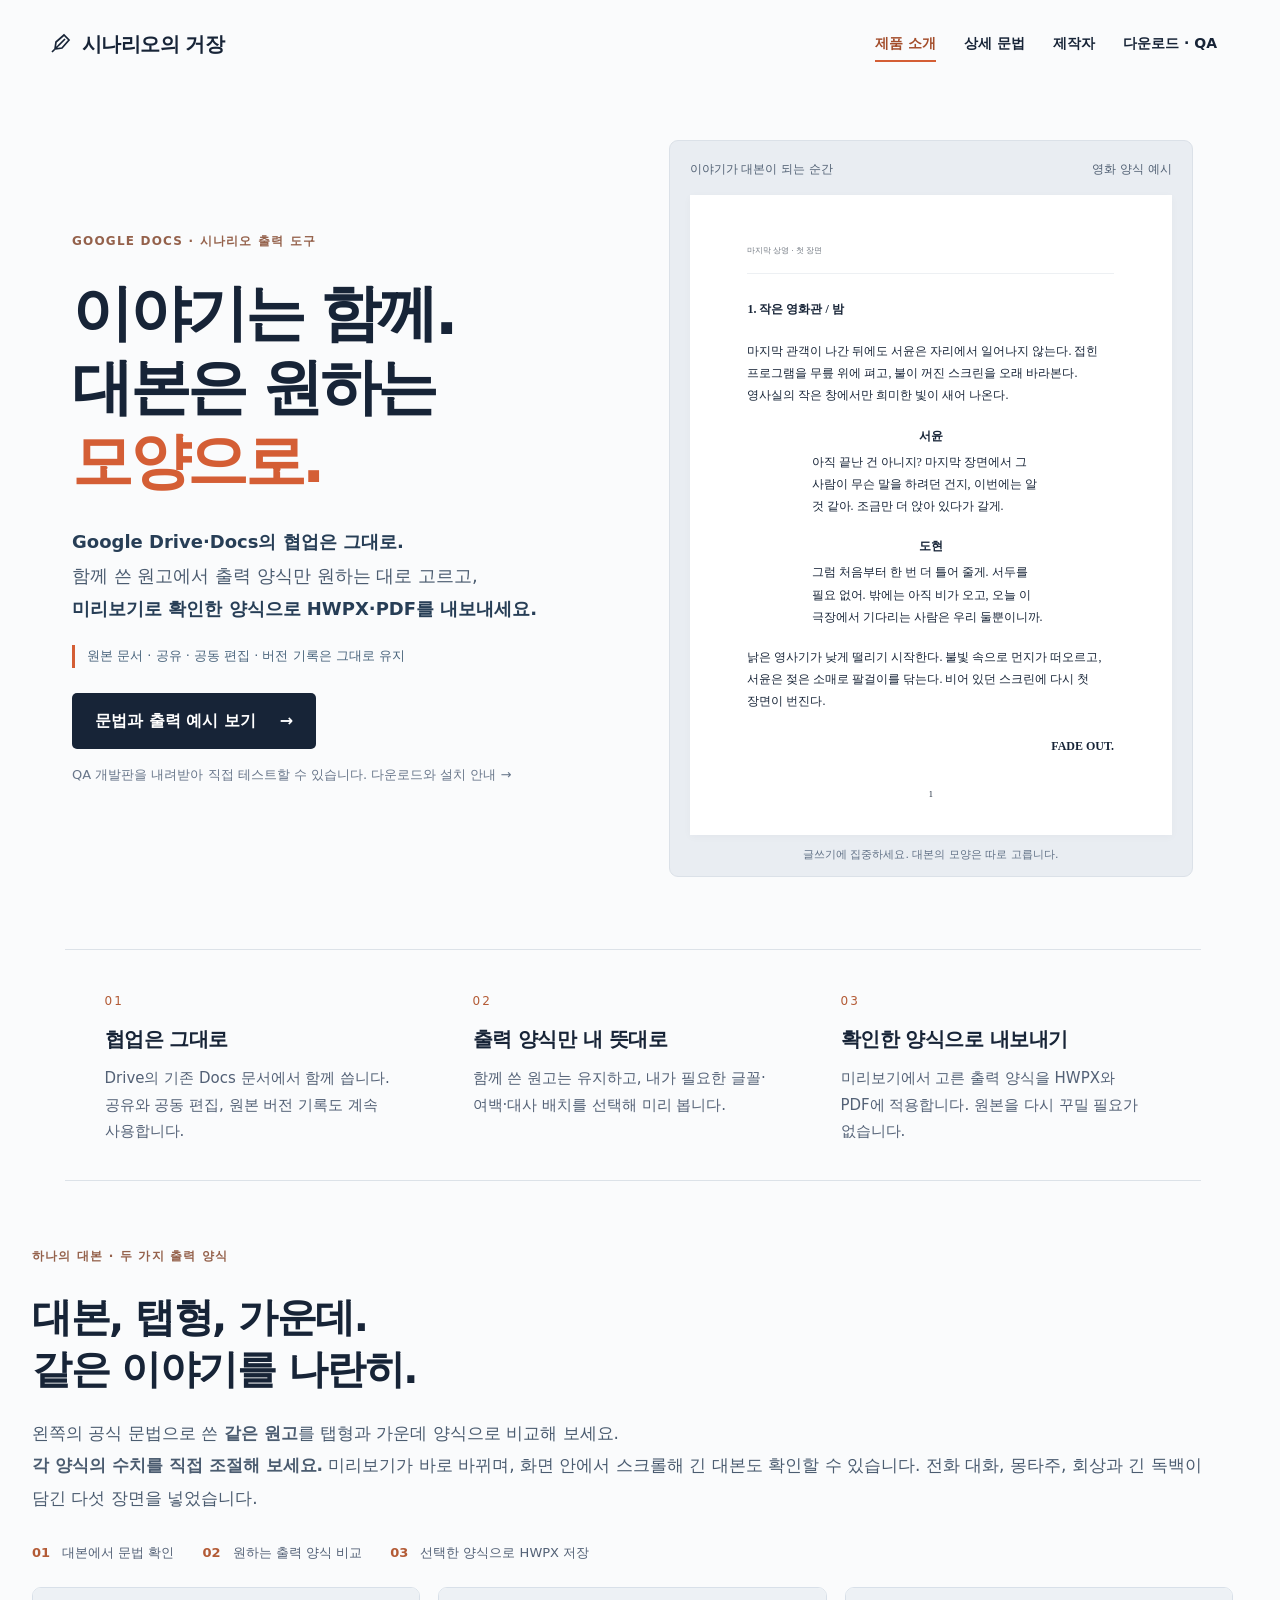
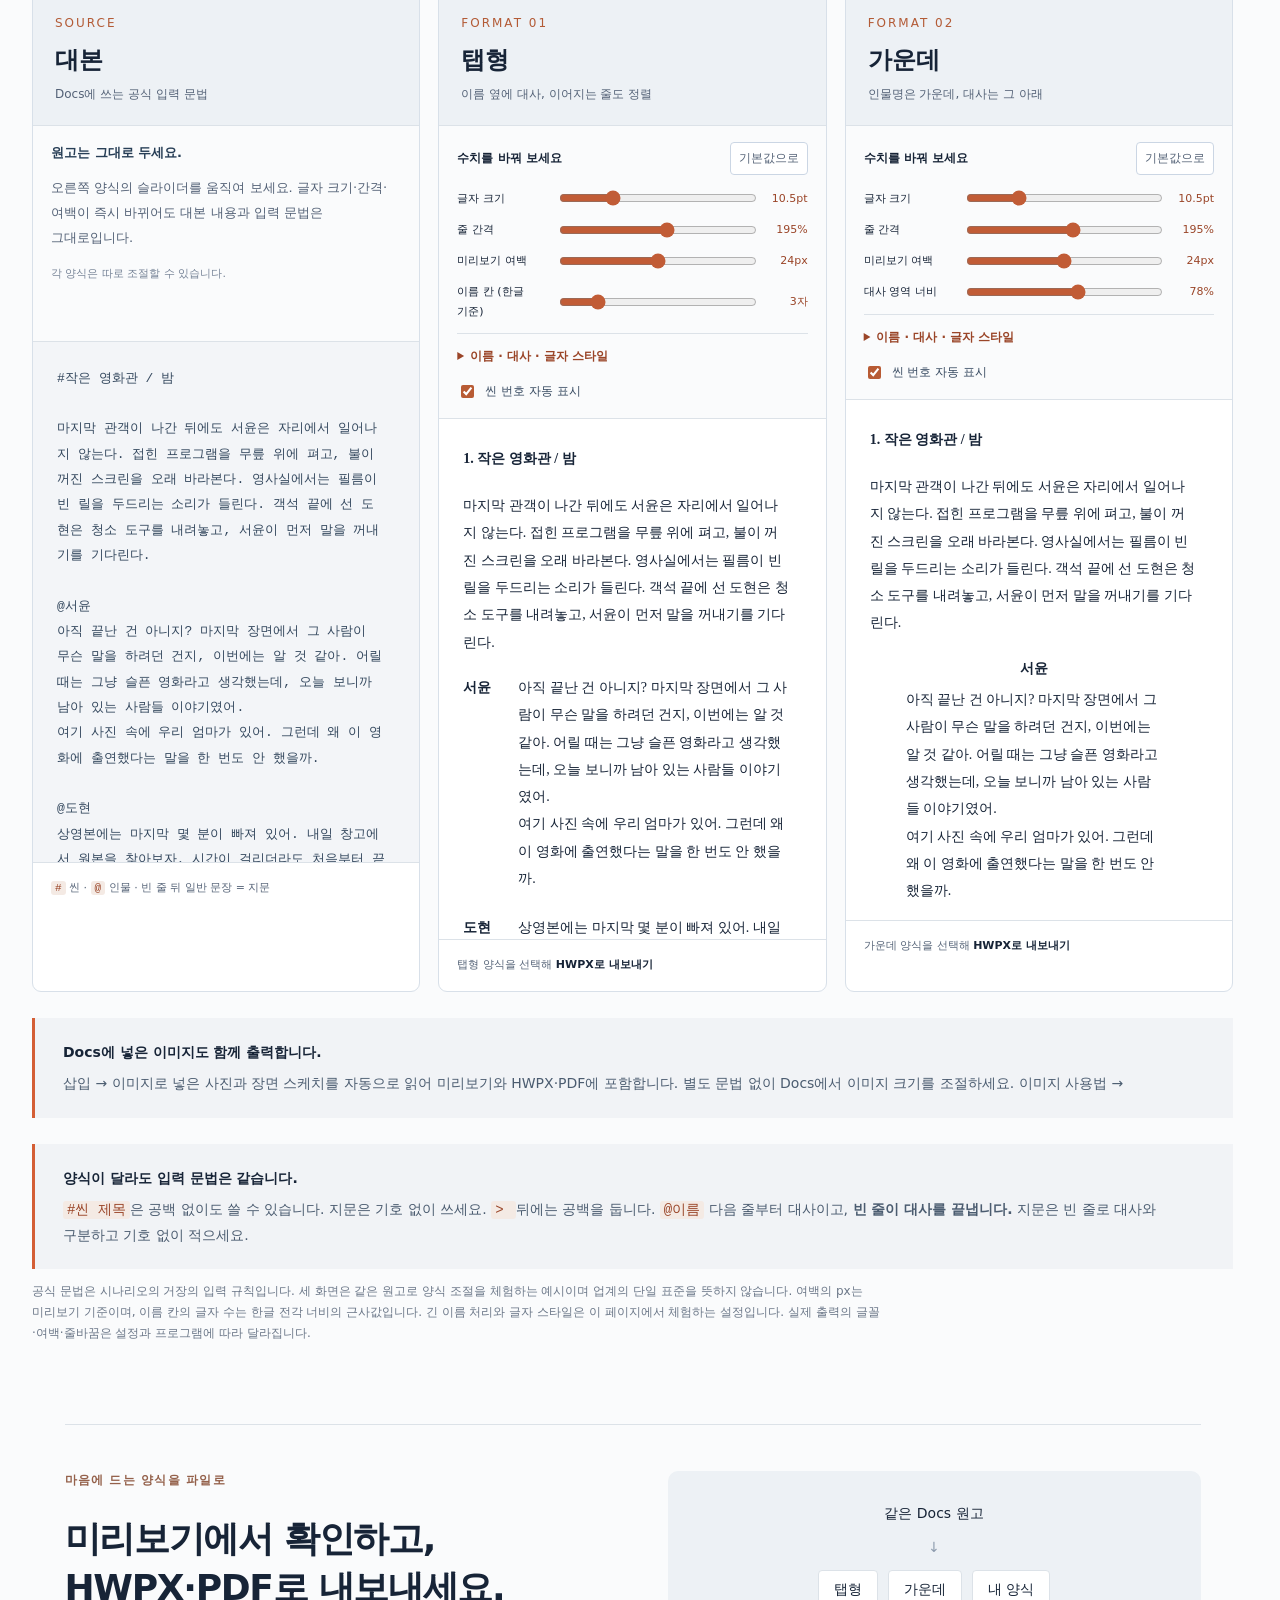
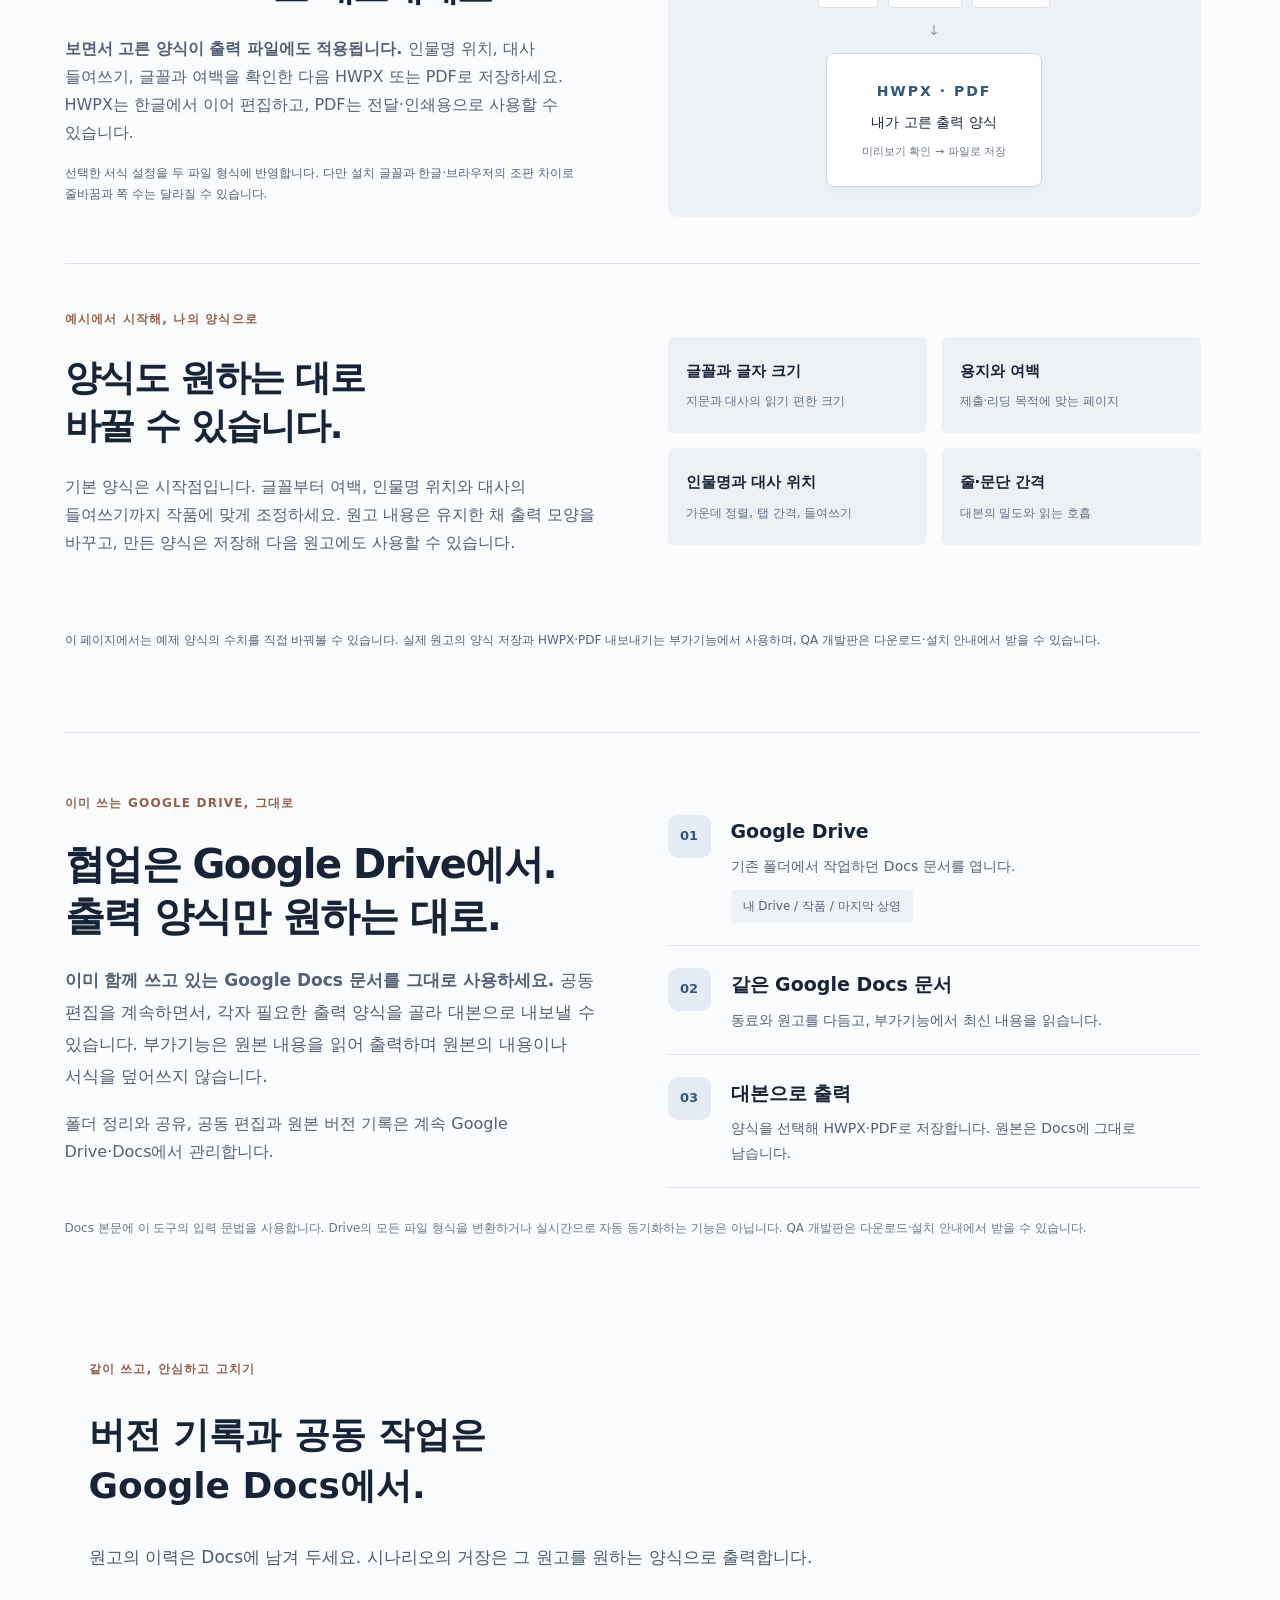
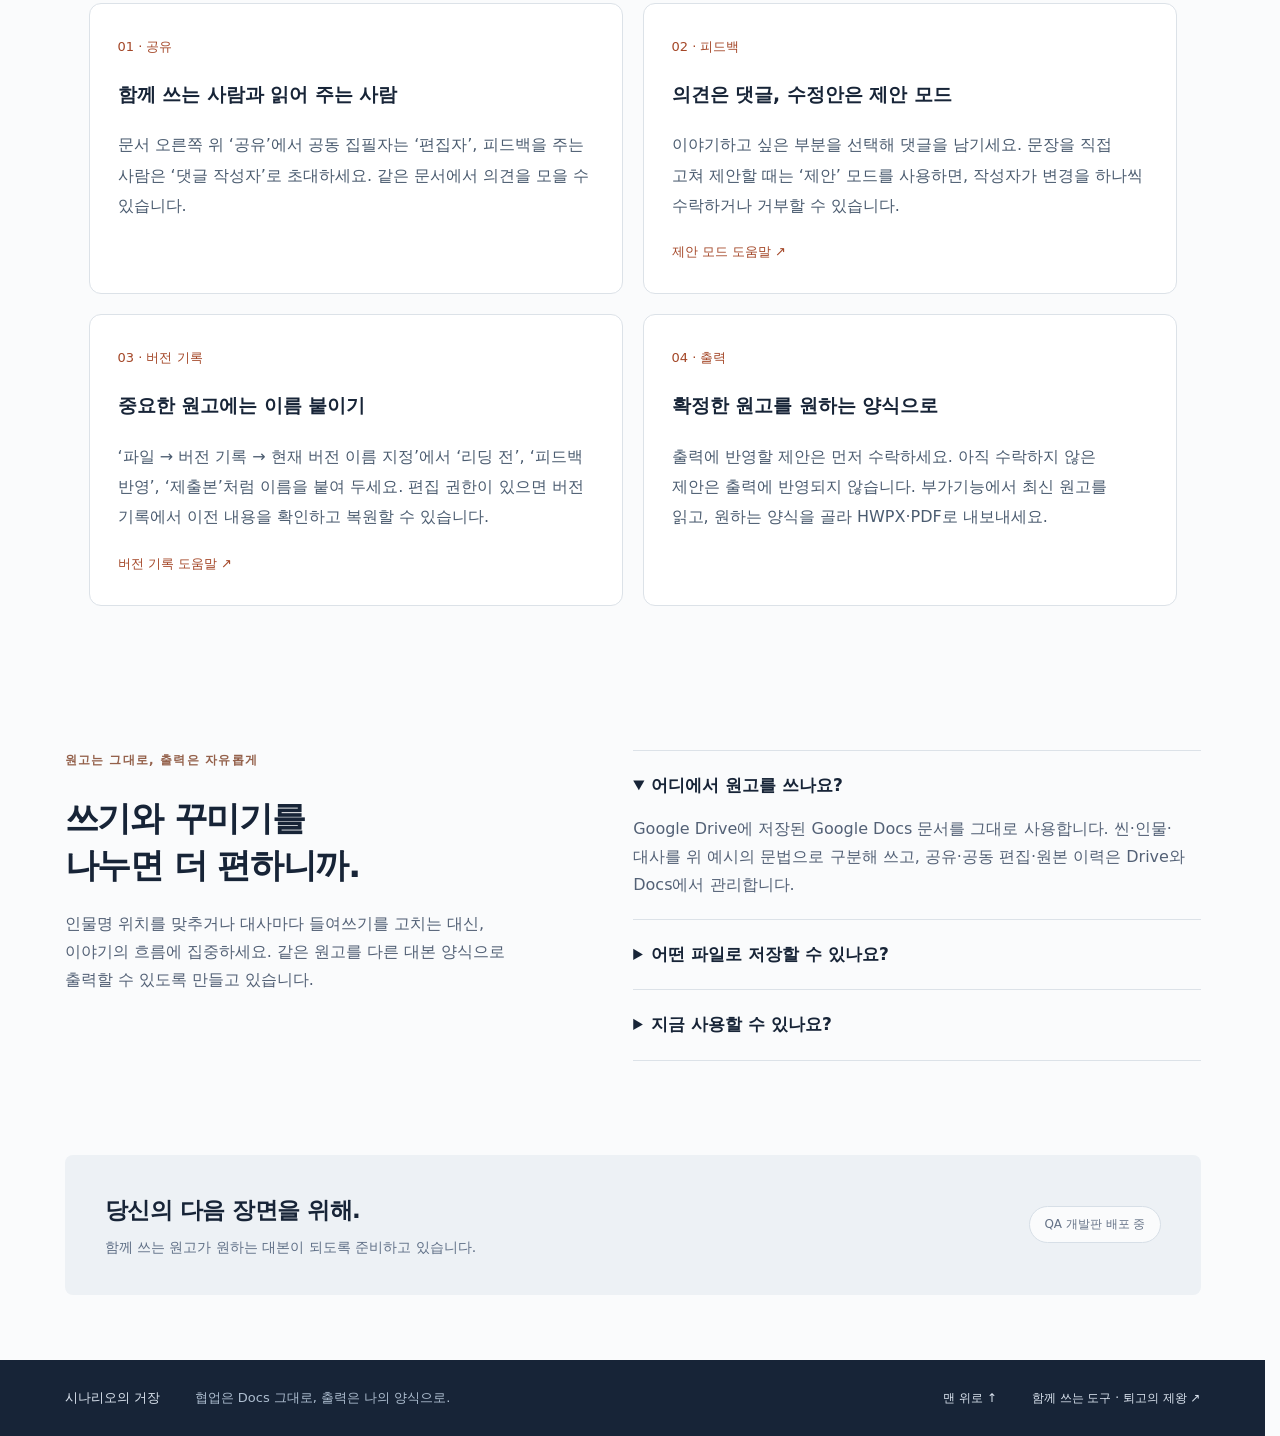
==== index.html @ 9fdd7baa "Support Google Docs images in preview and export" ====
<!doctype html>
<html lang="ko">
<head>
  <meta charset="utf-8">
  <meta name="viewport" content="width=device-width, initial-scale=1">
  <meta name="theme-color" content="#172437">
  <meta name="description" content="Google Docs에서 함께 쓰고, 원하는 대본 양식으로. 시나리오의 거장 — 대본 출력 도구.">
  <title>시나리오의 거장 — 함께 쓰고, 원하는 양식으로</title>
  <link rel="icon" href="data:image/svg+xml,%3Csvg xmlns='http://www.w3.org/2000/svg' viewBox='0 0 40 40'%3E%3Crect width='40' height='40' rx='10' fill='%23172437'/%3E%3Cpath d='M12 28L27 13M15 24l-3 4 5-1 12-13-3-3z' fill='none' stroke='%23fafbfc' stroke-width='2'/%3E%3C/svg%3E">
  <style>
    *{box-sizing:border-box}html{scroll-behavior:smooth}body{margin:0;background:#fafbfc;color:#172437;font-family:system-ui,-apple-system,"Segoe UI","Malgun Gothic",sans-serif;line-height:1.75;word-break:keep-all}a{color:inherit;text-decoration:none}a:focus-visible,summary:focus-visible{outline:3px solid #d45e35;outline-offset:5px}svg{flex-shrink:0}header{max-width:1280px;margin:auto;padding:28px 48px;display:flex;align-items:center;justify-content:space-between;gap:24px}.brand{display:flex;align-items:center;gap:10px;font-size:20px;font-weight:750;letter-spacing:-.6px}nav{display:flex;gap:30px;align-items:center;font-size:14px;font-weight:600}.status{border:1px solid #d7dfe7;padding:7px 14px;border-radius:30px;color:#657287;font-size:12px}.hero{max-width:1280px;margin:auto;padding:52px 72px 72px;display:grid;grid-template-columns:minmax(0,1fr) minmax(0,1fr);gap:72px;align-items:center}.eyebrow{font-size:12px;font-weight:700;color:#94614b;letter-spacing:1.2px;margin:0 0 24px}h1{font-size:clamp(42px,4.8vw,68px);line-height:1.2;letter-spacing:-3.5px;margin:0 0 28px}h1 em{color:#d45e35;font-style:normal}.lead{font-size:18px;line-height:1.85;color:#4b5c70;margin:0 0 30px}.cta{display:inline-flex;align-items:center;gap:24px;background:#172437;color:white;padding:14px 23px;border-radius:5px;font-weight:600}.cta:hover{background:#2b405e}.release{color:#68768a;font-size:13px;line-height:1.7;margin:15px 0 0}.preview{min-width:0;background:#e9edf2;border:1px solid #dbe1e8;border-radius:9px;padding:18px 20px 12px}.preview-bar{display:flex;align-items:center;justify-content:space-between;gap:12px;font-size:12px;margin-bottom:15px;color:#526174}.paper{position:relative;aspect-ratio:210/297;background:#fff;padding:10% 12%;font-family:"Batang","Noto Serif KR",serif;font-size:clamp(10px,1vw,13px);line-height:1.9;box-shadow:0 2px 8px #17243708}.paper-header{font-size:.7em;color:#737a83;border-bottom:1px solid #edf0f3;padding-bottom:14px;margin-bottom:24px}.scene{font-weight:bold;margin:0 0 20px}.action{margin:0 0 18px}.speech{width:65%;margin:0 auto 18px}.character{text-align:center;margin:0 0 4px;font-weight:bold}.dialogue{margin:0}.parenthetical{font-size:.9em;margin:0 0 3px}.transition{text-align:right;font-weight:bold;margin-top:22px}.page-number{position:absolute;bottom:5%;left:0;right:0;text-align:center;font-size:.7em}.preview-note{font-size:11px;color:#617186;text-align:center;margin:10px 0 0}.flow{max-width:1136px;margin:0 auto 65px;padding:36px 40px;display:grid;grid-template-columns:repeat(3,minmax(0,1fr));gap:48px;border-top:1px solid #dce2e8;border-bottom:1px solid #dce2e8}.step{color:#b35b36;font-size:12px;letter-spacing:2px}.flow h2{font-size:20px;letter-spacing:-.5px;margin:8px 0}.flow p{font-size:15px;color:#536176;margin:0}.about{max-width:1136px;margin:0 auto 70px;display:grid;grid-template-columns:1fr 1.2fr;gap:96px;padding:24px 0}.about h2{font-size:34px;line-height:1.4;letter-spacing:-1.2px;margin:0 0 20px}.about p{color:#536176;font-size:16px}.about .eyebrow{font-size:12px;color:#94614b}details{border-bottom:1px solid #dce2e8;padding:20px 0}details:first-child{border-top:1px solid #dce2e8}summary{font-size:17px;font-weight:650;cursor:pointer}details p{margin:14px 0 0}.closing{max-width:1136px;margin:0 auto 65px;padding:35px 40px;background:#edf1f5;border-radius:8px;display:flex;align-items:center;justify-content:space-between;gap:24px}.closing h2{font-size:23px;margin:0 0 5px;letter-spacing:-.5px}.closing p{margin:0;font-size:14px;color:#607087}.closing .status{white-space:nowrap;background:#fafbfc}footer{background:#172437;color:#dce5f0;padding:27px max(32px,calc((100% - 1136px)/2));display:flex;gap:35px;font-size:13px;align-items:center}footer p{margin:0;flex:1;color:#aebed0}footer a{font-size:12px}
    @media(max-width:1100px){header{padding:24px 32px}.hero{padding:36px 32px 55px;gap:32px}.flow,.about,.closing{margin-left:32px;margin-right:32px}.about{gap:40px}.paper{font-size:11px}}
    @media(max-width:760px){header{padding:20px 22px;align-items:flex-start;flex-direction:column;gap:15px}nav{font-size:13px;gap:22px}.brand{font-size:19px}.hero{grid-template-columns:1fr;padding:30px 22px 35px;gap:35px}h1{font-size:clamp(38px,11.5vw,54px);letter-spacing:-2px}.lead{font-size:16px}.preview{max-width:490px;width:100%;margin:auto;padding:14px}.paper{font-size:clamp(9px,2.6vw,13px)}.paper-header{margin-bottom:18px}.scene,.action,.speech{margin-bottom:14px}.flow{grid-template-columns:1fr;gap:24px;margin:0 22px 35px;padding:28px 0}.about{grid-template-columns:1fr;margin:0 22px 35px;gap:15px}.about h2{font-size:30px}.closing{margin:0 22px 35px;padding:26px;flex-direction:column;align-items:flex-start}.closing h2{font-size:22px}footer{padding:26px 22px;flex-direction:column;align-items:flex-start;gap:12px}}
    @media(prefers-reduced-motion:reduce){html{scroll-behavior:auto}}
    .paper{aspect-ratio:auto;min-height:640px;padding-bottom:65px;font-size:12px;line-height:1.85}.examples,.drive-section{max-width:1136px;margin:0 auto 80px;scroll-margin-top:30px}.examples h2,.drive-section h2{font-size:40px;line-height:1.3;letter-spacing:-1.5px;margin:0 0 22px}.section-lead{font-size:17px;color:#4b5c70;line-height:1.9}.example-disclaimer{font-size:12px;color:#6b7788;max-width:850px}.example-pair{margin-top:36px;border:1px solid #dce2e8;border-radius:9px;overflow:hidden;background:#fff}.pair-heading{padding:24px 28px;background:#edf1f5}.pair-heading h3{font-size:22px;margin:5px 0}.pair-heading p{font-size:14px;color:#536176;margin:0}.pair-grid{display:grid;grid-template-columns:minmax(0,1fr) minmax(0,1fr)}.source-example{background:#f2f4f7;border-right:1px solid #dce2e8}.example-label{padding:18px 26px;border-bottom:1px solid #dce2e8;display:flex;flex-wrap:wrap;justify-content:space-between;gap:5px;font-size:13px}.example-label span{font-size:11px;color:#68768a}.source-example pre{white-space:pre-wrap;overflow-wrap:anywhere;word-break:normal;font:14px/1.95 ui-monospace,"Consolas","Malgun Gothic",monospace;padding:28px;margin:0;color:#34485e}.sample-script{padding:32px;font:15px/1.95 "Batang","Noto Serif KR",serif;overflow-wrap:anywhere;word-break:normal}.sample-script .speech{width:74%;margin-bottom:24px}.sample-script .parenthetical{margin-top:8px}.drama-script .speech{width:100%;display:grid;grid-template-columns:48px minmax(0,1fr);gap:16px}.drama-script .character{text-align:left}.drama-script .parenthetical{margin-top:0}.pair-caption{border-top:1px solid #dce2e8;padding:18px 28px;margin:0;font-size:13px;color:#536176}.syntax-note{margin-top:26px;padding:22px 28px;border-left:3px solid #d45e35;background:#f1f3f6;font-size:14px}.syntax-note p{margin:7px 0 0;color:#4b5c70}code{font-family:ui-monospace,monospace;color:#9a4528;background:#f4eae4;padding:1px 4px;border-radius:3px}.drive-section{border-top:1px solid #dce2e8;padding-top:60px;display:grid;grid-template-columns:minmax(0,1fr) minmax(0,1fr);gap:30px 70px}.drive-section>div>p:not(.eyebrow){color:#536176}.drive-flow{list-style:none;padding:0;margin:0}.drive-flow li{display:flex;gap:20px;padding:22px 0;border-bottom:1px solid #dce2e8}.drive-icon{display:flex;align-items:center;justify-content:center;flex-shrink:0;width:43px;height:43px;border-radius:10px;background:#e4ebf3;color:#365979;font-size:13px;font-weight:700}.drive-flow h3{font-size:19px;margin:0 0 6px}.drive-flow p{font-size:14px;color:#536176;margin:0}.drive-file{display:inline-block;margin-top:12px;padding:6px 12px;background:#eef1f5;font-size:12px;color:#566478;border-radius:4px}.drive-footnote{grid-column:1/-1;font-size:12px;color:#6b7788;margin:0}
    @media(max-width:1100px){.examples,.drive-section{margin-left:32px;margin-right:32px}.paper{font-size:11px;min-height:590px}.drive-section{gap:30px}}
    @media(max-width:760px){nav{flex-wrap:wrap;gap:12px 18px}.paper{font-size:12px;min-height:0;padding:26px 25px 55px}.examples,.drive-section{margin:0 22px 50px}.examples h2,.drive-section h2{font-size:32px}.pair-grid,.drive-section{grid-template-columns:1fr}.source-example{border-right:0;border-bottom:1px solid #dce2e8}.pair-heading{padding:20px}.pair-heading h3{font-size:20px}.source-example pre,.sample-script{padding:22px;font-size:14px}.example-label{padding:16px 22px}.sample-script .speech{width:84%}.drama-script .speech{width:100%;gap:10px;grid-template-columns:40px minmax(0,1fr)}.pair-caption{padding:18px 22px}.syntax-note{padding:20px}.drive-section{padding-top:35px}.section-lead{font-size:16px}}
    .comparison-section{max-width:1280px;padding:0 32px}.comparison-legend{display:flex;flex-wrap:wrap;gap:12px 28px;margin:28px 0 22px;font-size:13px;color:#536176}.comparison-legend b{color:#b35b36;margin-right:8px}.three-views{display:grid;grid-template-columns:repeat(3,minmax(0,1fr));gap:18px}.view-card{min-width:0;border:1px solid #d8e0e9;border-radius:9px;overflow:hidden;background:white}.view-heading{padding:20px 22px;background:#edf1f5;border-bottom:1px solid #dce2e8}.view-heading h3{font-size:24px;margin:3px 0}.view-heading p{font-size:12px;color:#536176;margin:0}.view-scroll{height:520px;overflow-y:scroll;overscroll-behavior-y:contain;scrollbar-gutter:stable;scrollbar-color:#a2b0c1 #edf1f5;scrollbar-width:thin}.view-scroll:focus-visible{outline:3px solid #d45e35;outline-offset:-3px}.source-scroll{background:#f3f5f8}.source-scroll pre{padding:24px;margin:0;white-space:pre-wrap;overflow-wrap:anywhere;word-break:normal;font:13px/1.95 ui-monospace,"Consolas","Malgun Gothic",monospace;color:#34485e}.comparison-script{padding:26px 24px;font:14px/1.95 "Batang","Noto Serif KR",serif;word-break:normal;overflow-wrap:anywhere}.comparison-script .speech{width:100%;margin-bottom:22px}.comparison-script .parenthetical{margin-top:8px}.tab-format .speech{display:grid;grid-template-columns:36px minmax(0,1fr);column-gap:13px}.tab-format .speech>.character{grid-column:1;grid-row:1/span 4;text-align:left}.tab-format .speech>:not(.character){grid-column:2}.tab-format .parenthetical{margin-top:0}.center-format .speech{width:78%;margin-left:auto;margin-right:auto}.center-format .character{text-align:center}.scene-break{border:0;border-top:1px dashed #dce2e8;margin:35px 0}.view-foot{padding:15px 18px;border-top:1px solid #dce2e8;font-size:11px;color:#566478;min-height:52px}.view-foot strong{color:#172437}.output-features{max-width:1136px;margin:0 auto 80px}.export-feature,.custom-feature{display:grid;grid-template-columns:minmax(0,1fr) minmax(0,1fr);gap:70px;padding:45px 0;border-top:1px solid #dce2e8;align-items:center}.output-features h2{font-size:36px;line-height:1.35;letter-spacing:-1.3px;margin:0 0 22px}.output-features p:not(.eyebrow){color:#536176}.export-visual{border-radius:10px;background:#edf1f5;padding:30px;display:flex;flex-direction:column;align-items:center;gap:10px;font-size:14px}.export-arrow{color:#8e9cae}.format-options{display:flex;gap:10px;flex-wrap:wrap;justify-content:center}.format-options span{background:white;border:1px solid #dce2e8;border-radius:4px;padding:6px 15px}.hwpx-file{display:flex;flex-direction:column;align-items:center;background:white;border:1px solid #cbd6e4;border-radius:8px;padding:25px 35px;gap:7px;box-shadow:0 5px 14px #17243706}.hwpx-file b{color:#315879;letter-spacing:2px}.hwpx-file small{font-size:11px;color:#6b7788}.custom-options{margin:0;display:grid;grid-template-columns:1fr 1fr;gap:15px}.custom-options>div{padding:21px 18px;background:#edf1f5;border-radius:6px}.custom-options dt{font-weight:700;font-size:15px}.custom-options dd{margin:7px 0 0;font-size:12px;color:#607087}.feature-small{font-size:12px;line-height:1.8}
    @media(max-width:1100px){.comparison-section{padding:0;margin-left:24px;margin-right:24px}.three-views{gap:10px}.view-heading{padding:18px}.comparison-script{padding:22px 16px;font-size:13px}.source-scroll pre{padding:22px 16px;font-size:12px}.output-features{margin-left:32px;margin-right:32px}.export-feature,.custom-feature{gap:32px}}
    @media(max-width:760px){.three-views{grid-template-columns:1fr}.view-scroll{height:390px}.comparison-script{font-size:14px;padding:24px}.source-scroll pre{font-size:13px;padding:24px}.comparison-section{margin-left:22px;margin-right:22px}.view-heading{padding:18px 22px}.view-heading h3{font-size:23px}.output-features{margin:0 22px 50px}.export-feature,.custom-feature{grid-template-columns:1fr;gap:24px;padding:32px 0}.output-features h2{font-size:30px}.custom-options{gap:10px}.custom-options>div{padding:18px 14px}.custom-options dt{font-size:14px}}
    .hero-proof{font-size:13px;color:#49647c;margin:-10px 0 25px;padding-left:12px;border-left:3px solid #d45e35}.lead strong{font-weight:650;color:#273e56}
    .format-controls,.source-controls-note{height:216px;padding:16px 18px;border-bottom:1px solid #dce2e8;background:#fafbfc}.controls-title{display:flex;align-items:center;justify-content:space-between;gap:8px;margin-bottom:14px;font-size:12px}.controls-title button{font:inherit;padding:5px 8px;border:1px solid #cbd6e4;border-radius:4px;color:#566478;background:white;cursor:pointer}.control-row{display:grid;grid-template-columns:94px minmax(0,1fr) 43px;gap:8px;align-items:center;margin:12px 0;font-size:11px}.control-row input{width:100%;min-width:0;margin:0;accent-color:#c15c36;cursor:pointer}.control-row output{text-align:right;color:#9a4528;font-variant-numeric:tabular-nums}.format-controls input:focus-visible,.format-controls button:focus-visible{outline:2px solid #d45e35;outline-offset:3px}.source-controls-note{font-size:13px;color:#536176}.source-controls-note b{color:#273e56}.source-controls-note p{margin:12px 0;line-height:1.9}.source-controls-note span{font-size:11px;color:#778497}.comparison-script{font-size:var(--demo-font,10.5pt);line-height:var(--demo-leading,1.95);padding:26px var(--demo-padding,24px)}.tab-format .speech{grid-template-columns:var(--demo-cue,36px) minmax(0,1fr)}.center-format .speech{width:var(--demo-speech,78%)}@media(max-width:760px){.source-controls-note{height:auto;padding:20px 22px}.format-controls{height:216px}.control-row{font-size:12px;grid-template-columns:100px minmax(0,1fr) 45px}}
  .format-controls{height:auto;min-height:216px}.format-detail{padding:12px 0 0;border:0;border-top:1px solid #dce2e8!important}.format-detail summary{font-size:12px;color:#9a4528}.select-row{display:grid;grid-template-columns:95px minmax(0,1fr);gap:8px;align-items:center;margin:12px 0;font-size:11px}.select-row select{width:100%;min-width:0;padding:7px 4px;border:1px solid #cbd6e4;background:white;border-radius:4px;font:inherit;color:#172437}.select-row select:focus-visible{outline:2px solid #d45e35;outline-offset:2px}.option-help{font-size:11px;color:#68768a;line-height:1.7}.comparison-script .character{min-width:0;font-weight:var(--character-weight,700);font-style:var(--character-style,normal)}.comparison-script .dialogue{font-weight:var(--dialogue-weight,400);font-style:var(--dialogue-style,normal)}.comparison-script .action{font-weight:var(--action-weight,400);font-style:var(--action-style,normal)}.tab-format[data-overflow=wrap] .character{overflow-wrap:anywhere;word-break:break-all}.tab-format[data-overflow=clip] .character,.tab-format[data-overflow=ellipsis] .character{white-space:nowrap;overflow:hidden}.tab-format[data-overflow=ellipsis] .character{text-overflow:ellipsis}.tab-format[data-layout=below] .speech{display:block}.tab-format[data-layout=below] .character{width:var(--demo-cue,3em)}.comparison-script[data-align=left] .dialogue{text-align:left}.comparison-script[data-align=center] .dialogue{text-align:center}.comparison-script[data-align=justify] .dialogue{text-align:justify}.center-format[data-namealign=left] .character{text-align:left}.center-format[data-namealign=right] .character{text-align:right}.center-format[data-namealign=center] .character{text-align:center}@media(max-width:760px){.format-controls{height:auto}.select-row{font-size:12px}} 
.docs-tips{max-width:1136px;margin:0 auto 80px;padding:40px 24px}.docs-tips h2{font-size:36px;line-height:1.4}.tips-grid{display:grid;grid-template-columns:repeat(2,minmax(0,1fr));gap:20px;margin-top:30px}.tips-grid article{background:white;border:1px solid #dce2e8;border-radius:12px;padding:28px}.tips-grid p{line-height:1.9;color:#4b5c70}.tips-grid span,.tips-grid a{font-size:13px;color:#a44728}@media(max-width:700px){.tips-grid{grid-template-columns:1fr}.docs-tips h2{font-size:28px}}
.scene-number-option{display:flex;align-items:center;gap:8px;font-size:12px;margin-top:14px;color:#35485f}.scene-number-option input{accent-color:#b85b34}</style>
<link rel="stylesheet" href="./site-header.css">
</head>
<body id="top">
  <header class="site-header"><a class="brand" href="./"><svg width="24" height="24" viewBox="0 0 24 24" fill="none" stroke="currentColor" stroke-width="1.7" aria-hidden="true"><path d="m4 20 6-6m-3 3 1-7 8-7 5 5-7 8-7 1Z"/><path d="m10 14 7-7"/></svg>시나리오의 거장</a><nav aria-label="주요 메뉴"><a href="./" aria-current="page">제품 소개</a><a href="./syntax.html">상세 문법</a><a href="./creators.html">제작자</a><a href="./install.html">다운로드 · QA</a></nav></header>
  <main>
    <section class="hero" aria-labelledby="hero-title">
      <div>
        <p class="eyebrow">GOOGLE DOCS · 시나리오 출력 도구</p>
        <h1 id="hero-title">이야기는 함께.<br>대본은 원하는<br><em>모양으로.</em></h1>
        <p class="lead"><strong>Google Drive·Docs의 협업은 그대로.</strong><br>함께 쓴 원고에서 출력 양식만 원하는 대로 고르고,<br><strong>미리보기로 확인한 양식으로 HWPX·PDF를 내보내세요.</strong></p>
        <p class="hero-proof">원본 문서 · 공유 · 공동 편집 · 버전 기록은 그대로 유지</p><a class="cta" href="#examples">문법과 출력 예시 보기 <span aria-hidden="true">→</span></a>
        <p class="release">QA 개발판을 내려받아 직접 테스트할 수 있습니다. <a href="./install.html">다운로드와 설치 안내 →</a></p>
      </div>
      <div class="preview" aria-label="영화 대본 출력 예시">
        <div class="preview-bar"><span>이야기가 대본이 되는 순간</span><span>영화 양식 예시</span></div>
        <div class="paper">
          <div class="paper-header">마지막 상영 · 첫 장면</div>
          <p class="scene">1. 작은 영화관 / 밤</p>
          <p class="action">마지막 관객이 나간 뒤에도 서윤은 자리에서 일어나지 않는다. 접힌 프로그램을 무릎 위에 펴고, 불이 꺼진 스크린을 오래 바라본다. 영사실의 작은 창에서만 희미한 빛이 새어 나온다.</p>
          <div class="speech"><p class="character">서윤</p><p class="dialogue">아직 끝난 건 아니지? 마지막 장면에서 그 사람이 무슨 말을 하려던 건지, 이번에는 알 것 같아. 조금만 더 앉아 있다가 갈게.</p></div>
          <div class="speech"><p class="character">도현</p><p class="dialogue">그럼 처음부터 한 번 더 틀어 줄게. 서두를 필요 없어. 밖에는 아직 비가 오고, 오늘 이 극장에서 기다리는 사람은 우리 둘뿐이니까.</p></div>
          <p class="action">낡은 영사기가 낮게 떨리기 시작한다. 불빛 속으로 먼지가 떠오르고, 서윤은 젖은 소매로 팔걸이를 닦는다. 비어 있던 스크린에 다시 첫 장면이 번진다.</p>
          <p class="transition">FADE OUT.</p>
          <span class="page-number">1</span>
        </div>
        <p class="preview-note">글쓰기에 집중하세요. 대본의 모양은 따로 고릅니다.</p>
      </div>
    </section>
    <section class="flow" id="how" aria-label="사용 방식">
      <div><span class="step">01</span><h2>협업은 그대로</h2><p>Drive의 기존 Docs 문서에서 함께 씁니다. 공유와 공동 편집, 원본 버전 기록도 계속 사용합니다.</p></div>
      <div><span class="step">02</span><h2>출력 양식만 내 뜻대로</h2><p>함께 쓴 원고는 유지하고, 내가 필요한 글꼴·여백·대사 배치를 선택해 미리 봅니다.</p></div>
      <div><span class="step">03</span><h2>확인한 양식으로 내보내기</h2><p>미리보기에서 고른 출력 양식을 HWPX와 PDF에 적용합니다. 원본을 다시 꾸밀 필요가 없습니다.</p></div>
    </section>

    <section class="examples comparison-section" id="examples" aria-labelledby="examples-title">
      <p class="eyebrow">하나의 대본 · 두 가지 출력 양식</p>
      <h2 id="examples-title">대본, 탭형, 가운데.<br>같은 이야기를 나란히.</h2>
      <p class="section-lead">왼쪽의 공식 문법으로 쓴 <strong>같은 원고</strong>를 탭형과 가운데 양식으로 비교해 보세요.<br><strong>각 양식의 수치를 직접 조절해 보세요.</strong> 미리보기가 바로 바뀌며, 화면 안에서 스크롤해 긴 대본도 확인할 수 있습니다. 전화 대화, 몽타주, 회상과 긴 독백이 담긴 다섯 장면을 넣었습니다.</p>
      <div class="comparison-legend"><span><b>01</b> 대본에서 문법 확인</span><span><b>02</b> 원하는 출력 양식 비교</span><span><b>03</b> 선택한 양식으로 HWPX 저장</span></div>
      <div class="three-views">
        <article class="view-card"><div class="view-heading"><span class="step">SOURCE</span><h3>대본</h3><p>Docs에 쓰는 공식 입력 문법</p></div><div class="source-controls-note"><b>원고는 그대로 두세요.</b><p>오른쪽 양식의 슬라이더를 움직여 보세요. 글자 크기·간격·여백이 즉시 바뀌어도 대본 내용과 입력 문법은 그대로입니다.</p><span>각 양식은 따로 조절할 수 있습니다.</span></div><div class="view-scroll source-scroll" tabindex="0" role="region" aria-label="대본 문법 예시 — 스크롤 가능"><pre>#작은 영화관 / 밤

마지막 관객이 나간 뒤에도 서윤은 자리에서 일어나지 않는다. 접힌 프로그램을 무릎 위에 펴고, 불이 꺼진 스크린을 오래 바라본다. 영사실에서는 필름이 빈 릴을 두드리는 소리가 들린다. 객석 끝에 선 도현은 청소 도구를 내려놓고, 서윤이 먼저 말을 꺼내기를 기다린다.

@서윤
아직 끝난 건 아니지? 마지막 장면에서 그 사람이 무슨 말을 하려던 건지, 이번에는 알 것 같아. 어릴 때는 그냥 슬픈 영화라고 생각했는데, 오늘 보니까 남아 있는 사람들 이야기였어.
여기 사진 속에 우리 엄마가 있어. 그런데 왜 이 영화에 출연했다는 말을 한 번도 안 했을까.

@도현
상영본에는 마지막 몇 분이 빠져 있어. 내일 창고에서 원본을 찾아보자. 시간이 걸리더라도 처음부터 끝까지 확인해 보고 싶어. 네가 기억하는 장면이 거기에 남아 있을 수도 있으니까.

&gt; CUT TO:

#자료 보관실 / 다음 날 아침

철제 선반 사이로 겨우 한 사람이 지나갈 틈이 남아 있다. 서윤이 창문을 열자 먼지가 햇빛 속에서 천천히 떠오른다. 도현은 상자에 적힌 연도를 읽고, 서윤은 바닥에 펼친 목록에서 같은 숫자를 찾는다. 전화기가 울리지만 두 사람 모두 바로 받지 못한다.

@정숙
김 선생님, 뒤쪽 창고는 아직 들어가지 마세요. 어젯밤 비가 새서 전기를 내려뒀어요. 문 옆에 손전등이 있으니까 그걸 먼저 챙기시고요. 맨 아래 상자는 바닥이 젖었을 수도 있으니 두 사람이 같이 들어야 해요.

@도현
네, 서윤 씨하고 같이 있어요. 상자를 옮기기 전에 사진부터 찍어두겠습니다.

서윤이 전화기 너머의 말에 고개를 끄덕인다. 도현은 잠시 웃다가 손전등의 스위치를 켠다. 좁은 빛이 상자 하나의 글씨를 비춘다. ‘마지막 상영 — 미편집 원본’.

#몽타주 — 사라진 장면을 찾는 두 사람 / 며칠 동안

아침. 서윤이 필름 상자를 하나씩 열어 제목을 읽는다. 도현은 필름 끝을 빛에 비춰 보고 빈 봉투에 날짜를 적는다. 두 사람 사이에 쌓인 상자들이 조금씩 자리를 바꾼다.

오후. 스캐너가 오래된 화면을 한 프레임씩 불러온다. 서윤은 같은 골목이 나올 때마다 재생을 멈추지만, 매번 다른 얼굴이 화면을 지나간다.

@서윤
처음에는 엄마 얼굴만 찾았어. 그런데 계속 보다 보니까, 엄마가 보고 있었을 풍경까지 궁금해지더라. 카메라가 꺼진 뒤에는 누구랑 같이 집에 갔을까. 그날 저녁에는 무슨 이야기를 했을까.

깊은 밤. 식어버린 커피 옆에서 도현이 잠깐 졸고, 서윤은 그의 어깨에 외투를 덮어준다. 멈춰 있던 화면 속 여자가 고개를 돌린다. 서윤의 손이 재생 버튼 위에서 멎는다.

&gt; 화면이 오래된 필름으로 이어진다.

#회상 — 영화관 앞 골목 / 1998년 여름 저녁

비가 막 그친 골목. 젊은 정숙은 종이봉투가 젖지 않도록 품에 안고 처마 아래 서 있다. 상영이 끝난 사람들이 좁은 골목을 가득 메우지만, 그녀는 반대편 길모퉁이에서 눈을 떼지 않는다.

@정숙
늦어도 기다려주면 안 돼요? 오늘은 꼭 온다고 했거든요. 영화는 다음에도 볼 수 있지만, 오늘 하기로 한 말은 오늘 해야 할 것 같아서요.

프레임 바깥에서 누군가 그녀의 이름을 부른다. 정숙이 환하게 웃으며 돌아선다. 종이봉투 안에는 작은 아이의 운동화가 들어 있다.

&gt; 현재로 돌아온다.

#영사실 / 새벽

재생이 끝나도 서윤은 헤드폰을 벗지 않는다. 도현은 설명하려다 입을 다문다. 창밖으로 첫 버스가 지나가고, 두 사람의 얼굴 위로 가느다란 빛이 한 번 스친다.

@서윤
나 기다리던 거였네.
엄마는 그날 아무 일도 없었다고 했어. 그냥 영화 보고 집에 왔다고. 나는 그 말을 그대로 믿었는데, 아무 일도 없던 날을 이렇게 오래 찍어두는 사람은 없잖아.

@도현
다시 볼까?

@서윤
응. 이번에는 처음부터. 그리고 마지막까지.

&gt; FADE OUT.
</pre></div><div class="view-foot"><code>#</code> 씬 · <code>@</code> 인물 · 빈 줄 뒤 일반 문장 = 지문</div></article>
        <article class="view-card"><div class="view-heading"><span class="step">FORMAT 01</span><h3>탭형</h3><p>이름 옆에 대사, 이어지는 줄도 정렬</p></div><form class="format-controls" data-format="tab" aria-label="탭형 양식 수치 조절"><div class="controls-title"><strong>수치를 바꿔 보세요</strong><button type="reset">기본값으로</button></div><div class="control-row"><label for="tab-font">글자 크기</label><input id="tab-font" name="font" type="range" min="9" max="15" step="0.5" value="10.5" data-unit="pt" aria-controls="tab-preview"><output for="tab-font">10.5pt</output></div><div class="control-row"><label for="tab-leading">줄 간격</label><input id="tab-leading" name="leading" type="range" min="140" max="240" step="5" value="195" data-unit="%" aria-controls="tab-preview"><output for="tab-leading">195%</output></div><div class="control-row"><label for="tab-padding">미리보기 여백</label><input id="tab-padding" name="padding" type="range" min="12" max="36" step="2" value="24" data-unit="px" aria-controls="tab-preview"><output for="tab-padding">24px</output></div><div class="control-row"><label for="tab-cue">이름 칸 (한글 기준)</label><input id="tab-cue" name="cue" type="range" min="2" max="8" step="1" value="3" data-unit="자" aria-controls="tab-preview"><output for="tab-cue">3자</output></div><details class="format-detail"><summary>이름 · 대사 · 글자 스타일</summary><div class="select-row"><label for="tab-overflow">긴 이름 처리</label><select id="tab-overflow" name="overflow" aria-controls="tab-preview"><option value="wrap" selected>이름 칸 안에서 줄바꿈</option><option value="clip">넘치는 이름 자르기</option><option value="ellipsis">말줄임표로 표시</option></select></div><div class="select-row"><label for="tab-layout">대사 배치</label><select id="tab-layout" name="layout" aria-controls="tab-preview"><option value="beside" selected>이름 옆에 대사</option><option value="below">이름 아래에 대사</option></select></div><div class="select-row"><label for="tab-align">대사 정렬</label><select id="tab-align" name="align" aria-controls="tab-preview"><option value="left" selected>왼쪽</option><option value="justify">양쪽</option><option value="center">가운데</option></select></div><div class="select-row"><label for="tab-character-style">이름 글자</label><select id="tab-character-style" name="character-style" aria-controls="tab-preview"><option value="normal">보통</option><option value="bold" selected>굵게</option><option value="italic">기울임</option><option value="bold-italic">굵게 + 기울임</option></select></div><div class="select-row"><label for="tab-dialogue-style">대사 글자</label><select id="tab-dialogue-style" name="dialogue-style" aria-controls="tab-preview"><option value="normal" selected>보통</option><option value="bold">굵게</option><option value="italic">기울임</option><option value="bold-italic">굵게 + 기울임</option></select></div><div class="select-row"><label for="tab-action-style">지문 글자</label><select id="tab-action-style" name="action-style" aria-controls="tab-preview"><option value="normal" selected>보통</option><option value="bold">굵게</option><option value="italic">기울임</option><option value="bold-italic">굵게 + 기울임</option></select></div><p class="option-help">이 페이지의 양식 시연입니다. 설정은 해당 미리보기에만 적용됩니다.</p></details><label class="scene-number-option"><input type="checkbox" name="scene-numbers" checked aria-controls="tab-preview"> 씬 번호 자동 표시</label></form><div class="view-scroll" tabindex="0" role="region" aria-label="탭형 출력 예시 — 스크롤 가능"><div id="tab-preview" class="comparison-script tab-format"><p class="scene" data-scene-title="작은 영화관 / 밤">1. 작은 영화관 / 밤</p><p class="action">마지막 관객이 나간 뒤에도 서윤은 자리에서 일어나지 않는다. 접힌 프로그램을 무릎 위에 펴고, 불이 꺼진 스크린을 오래 바라본다. 영사실에서는 필름이 빈 릴을 두드리는 소리가 들린다. 객석 끝에 선 도현은 청소 도구를 내려놓고, 서윤이 먼저 말을 꺼내기를 기다린다.</p><div class="speech"><p class="character">서윤</p><div><p class="dialogue">아직 끝난 건 아니지? 마지막 장면에서 그 사람이 무슨 말을 하려던 건지, 이번에는 알 것 같아. 어릴 때는 그냥 슬픈 영화라고 생각했는데, 오늘 보니까 남아 있는 사람들 이야기였어.</p><p class="dialogue">여기 사진 속에 우리 엄마가 있어. 그런데 왜 이 영화에 출연했다는 말을 한 번도 안 했을까.</p></div></div><div class="speech"><p class="character">도현</p><div><p class="dialogue">상영본에는 마지막 몇 분이 빠져 있어. 내일 창고에서 원본을 찾아보자. 시간이 걸리더라도 처음부터 끝까지 확인해 보고 싶어. 네가 기억하는 장면이 거기에 남아 있을 수도 있으니까.</p></div></div><p class="transition">CUT TO:</p><p class="scene" data-scene-title="자료 보관실 / 다음 날 아침">2. 자료 보관실 / 다음 날 아침</p><p class="action">철제 선반 사이로 겨우 한 사람이 지나갈 틈이 남아 있다. 서윤이 창문을 열자 먼지가 햇빛 속에서 천천히 떠오른다. 도현은 상자에 적힌 연도를 읽고, 서윤은 바닥에 펼친 목록에서 같은 숫자를 찾는다. 전화기가 울리지만 두 사람 모두 바로 받지 못한다.</p><div class="speech"><p class="character">정숙</p><div><p class="dialogue">김 선생님, 뒤쪽 창고는 아직 들어가지 마세요. 어젯밤 비가 새서 전기를 내려뒀어요. 문 옆에 손전등이 있으니까 그걸 먼저 챙기시고요. 맨 아래 상자는 바닥이 젖었을 수도 있으니 두 사람이 같이 들어야 해요.</p></div></div><div class="speech"><p class="character">도현</p><div><p class="dialogue">네, 서윤 씨하고 같이 있어요. 상자를 옮기기 전에 사진부터 찍어두겠습니다.</p></div></div><p class="action">서윤이 전화기 너머의 말에 고개를 끄덕인다. 도현은 잠시 웃다가 손전등의 스위치를 켠다. 좁은 빛이 상자 하나의 글씨를 비춘다. ‘마지막 상영 — 미편집 원본’.</p><p class="scene" data-scene-title="몽타주 — 사라진 장면을 찾는 두 사람 / 며칠 동안">3. 몽타주 — 사라진 장면을 찾는 두 사람 / 며칠 동안</p><p class="action">아침. 서윤이 필름 상자를 하나씩 열어 제목을 읽는다. 도현은 필름 끝을 빛에 비춰 보고 빈 봉투에 날짜를 적는다. 두 사람 사이에 쌓인 상자들이 조금씩 자리를 바꾼다.</p><p class="action">오후. 스캐너가 오래된 화면을 한 프레임씩 불러온다. 서윤은 같은 골목이 나올 때마다 재생을 멈추지만, 매번 다른 얼굴이 화면을 지나간다.</p><div class="speech"><p class="character">서윤</p><div><p class="dialogue">처음에는 엄마 얼굴만 찾았어. 그런데 계속 보다 보니까, 엄마가 보고 있었을 풍경까지 궁금해지더라. 카메라가 꺼진 뒤에는 누구랑 같이 집에 갔을까. 그날 저녁에는 무슨 이야기를 했을까.</p></div></div><p class="action">깊은 밤. 식어버린 커피 옆에서 도현이 잠깐 졸고, 서윤은 그의 어깨에 외투를 덮어준다. 멈춰 있던 화면 속 여자가 고개를 돌린다. 서윤의 손이 재생 버튼 위에서 멎는다.</p><p class="transition">화면이 오래된 필름으로 이어진다.</p><p class="scene" data-scene-title="회상 — 영화관 앞 골목 / 1998년 여름 저녁">회상 — 영화관 앞 골목 / 1998년 여름 저녁</p><p class="action">비가 막 그친 골목. 젊은 정숙은 종이봉투가 젖지 않도록 품에 안고 처마 아래 서 있다. 상영이 끝난 사람들이 좁은 골목을 가득 메우지만, 그녀는 반대편 길모퉁이에서 눈을 떼지 않는다.</p><div class="speech"><p class="character">정숙</p><div><p class="dialogue">늦어도 기다려주면 안 돼요? 오늘은 꼭 온다고 했거든요. 영화는 다음에도 볼 수 있지만, 오늘 하기로 한 말은 오늘 해야 할 것 같아서요.</p></div></div><p class="action">프레임 바깥에서 누군가 그녀의 이름을 부른다. 정숙이 환하게 웃으며 돌아선다. 종이봉투 안에는 작은 아이의 운동화가 들어 있다.</p><p class="transition">현재로 돌아온다.</p><p class="scene" data-scene-title="영사실 / 새벽">5. 영사실 / 새벽</p><p class="action">재생이 끝나도 서윤은 헤드폰을 벗지 않는다. 도현은 설명하려다 입을 다문다. 창밖으로 첫 버스가 지나가고, 두 사람의 얼굴 위로 가느다란 빛이 한 번 스친다.</p><div class="speech"><p class="character">서윤</p><div><p class="dialogue">나 기다리던 거였네.</p><p class="dialogue">엄마는 그날 아무 일도 없었다고 했어. 그냥 영화 보고 집에 왔다고. 나는 그 말을 그대로 믿었는데, 아무 일도 없던 날을 이렇게 오래 찍어두는 사람은 없잖아.</p></div></div><div class="speech"><p class="character">도현</p><div><p class="dialogue">다시 볼까?</p></div></div><div class="speech"><p class="character">서윤</p><div><p class="dialogue">응. 이번에는 처음부터. 그리고 마지막까지.</p></div></div><p class="transition">FADE OUT.</p></div></div><div class="view-foot">탭형 양식을 선택해 <strong>HWPX로 내보내기</strong></div></article>
        <article class="view-card"><div class="view-heading"><span class="step">FORMAT 02</span><h3>가운데</h3><p>인물명은 가운데, 대사는 그 아래</p></div><form class="format-controls" data-format="center" aria-label="가운데 양식 수치 조절"><div class="controls-title"><strong>수치를 바꿔 보세요</strong><button type="reset">기본값으로</button></div><div class="control-row"><label for="center-font">글자 크기</label><input id="center-font" name="font" type="range" min="9" max="15" step="0.5" value="10.5" data-unit="pt" aria-controls="center-preview"><output for="center-font">10.5pt</output></div><div class="control-row"><label for="center-leading">줄 간격</label><input id="center-leading" name="leading" type="range" min="140" max="240" step="5" value="195" data-unit="%" aria-controls="center-preview"><output for="center-leading">195%</output></div><div class="control-row"><label for="center-padding">미리보기 여백</label><input id="center-padding" name="padding" type="range" min="12" max="36" step="2" value="24" data-unit="px" aria-controls="center-preview"><output for="center-padding">24px</output></div><div class="control-row"><label for="center-speech">대사 영역 너비</label><input id="center-speech" name="speech" type="range" min="55" max="95" step="1" value="78" data-unit="%" aria-controls="center-preview"><output for="center-speech">78%</output></div><details class="format-detail"><summary>이름 · 대사 · 글자 스타일</summary><div class="select-row"><label for="center-namealign">이름 정렬</label><select id="center-namealign" name="namealign" aria-controls="center-preview"><option value="center" selected>가운데</option><option value="left">왼쪽</option><option value="right">오른쪽</option></select></div><div class="select-row"><label for="center-align">대사 정렬</label><select id="center-align" name="align" aria-controls="center-preview"><option value="left" selected>왼쪽</option><option value="justify">양쪽</option><option value="center">가운데</option></select></div><div class="select-row"><label for="center-character-style">이름 글자</label><select id="center-character-style" name="character-style" aria-controls="center-preview"><option value="normal">보통</option><option value="bold" selected>굵게</option><option value="italic">기울임</option><option value="bold-italic">굵게 + 기울임</option></select></div><div class="select-row"><label for="center-dialogue-style">대사 글자</label><select id="center-dialogue-style" name="dialogue-style" aria-controls="center-preview"><option value="normal" selected>보통</option><option value="bold">굵게</option><option value="italic">기울임</option><option value="bold-italic">굵게 + 기울임</option></select></div><div class="select-row"><label for="center-action-style">지문 글자</label><select id="center-action-style" name="action-style" aria-controls="center-preview"><option value="normal" selected>보통</option><option value="bold">굵게</option><option value="italic">기울임</option><option value="bold-italic">굵게 + 기울임</option></select></div><p class="option-help">이 페이지의 양식 시연입니다. 설정은 해당 미리보기에만 적용됩니다.</p></details><label class="scene-number-option"><input type="checkbox" name="scene-numbers" checked aria-controls="center-preview"> 씬 번호 자동 표시</label></form><div class="view-scroll" tabindex="0" role="region" aria-label="가운데 출력 예시 — 스크롤 가능"><div id="center-preview" class="comparison-script center-format"><p class="scene" data-scene-title="작은 영화관 / 밤">1. 작은 영화관 / 밤</p><p class="action">마지막 관객이 나간 뒤에도 서윤은 자리에서 일어나지 않는다. 접힌 프로그램을 무릎 위에 펴고, 불이 꺼진 스크린을 오래 바라본다. 영사실에서는 필름이 빈 릴을 두드리는 소리가 들린다. 객석 끝에 선 도현은 청소 도구를 내려놓고, 서윤이 먼저 말을 꺼내기를 기다린다.</p><div class="speech"><p class="character">서윤</p><div><p class="dialogue">아직 끝난 건 아니지? 마지막 장면에서 그 사람이 무슨 말을 하려던 건지, 이번에는 알 것 같아. 어릴 때는 그냥 슬픈 영화라고 생각했는데, 오늘 보니까 남아 있는 사람들 이야기였어.</p><p class="dialogue">여기 사진 속에 우리 엄마가 있어. 그런데 왜 이 영화에 출연했다는 말을 한 번도 안 했을까.</p></div></div><div class="speech"><p class="character">도현</p><div><p class="dialogue">상영본에는 마지막 몇 분이 빠져 있어. 내일 창고에서 원본을 찾아보자. 시간이 걸리더라도 처음부터 끝까지 확인해 보고 싶어. 네가 기억하는 장면이 거기에 남아 있을 수도 있으니까.</p></div></div><p class="transition">CUT TO:</p><p class="scene" data-scene-title="자료 보관실 / 다음 날 아침">2. 자료 보관실 / 다음 날 아침</p><p class="action">철제 선반 사이로 겨우 한 사람이 지나갈 틈이 남아 있다. 서윤이 창문을 열자 먼지가 햇빛 속에서 천천히 떠오른다. 도현은 상자에 적힌 연도를 읽고, 서윤은 바닥에 펼친 목록에서 같은 숫자를 찾는다. 전화기가 울리지만 두 사람 모두 바로 받지 못한다.</p><div class="speech"><p class="character">정숙</p><div><p class="dialogue">김 선생님, 뒤쪽 창고는 아직 들어가지 마세요. 어젯밤 비가 새서 전기를 내려뒀어요. 문 옆에 손전등이 있으니까 그걸 먼저 챙기시고요. 맨 아래 상자는 바닥이 젖었을 수도 있으니 두 사람이 같이 들어야 해요.</p></div></div><div class="speech"><p class="character">도현</p><div><p class="dialogue">네, 서윤 씨하고 같이 있어요. 상자를 옮기기 전에 사진부터 찍어두겠습니다.</p></div></div><p class="action">서윤이 전화기 너머의 말에 고개를 끄덕인다. 도현은 잠시 웃다가 손전등의 스위치를 켠다. 좁은 빛이 상자 하나의 글씨를 비춘다. ‘마지막 상영 — 미편집 원본’.</p><p class="scene" data-scene-title="몽타주 — 사라진 장면을 찾는 두 사람 / 며칠 동안">3. 몽타주 — 사라진 장면을 찾는 두 사람 / 며칠 동안</p><p class="action">아침. 서윤이 필름 상자를 하나씩 열어 제목을 읽는다. 도현은 필름 끝을 빛에 비춰 보고 빈 봉투에 날짜를 적는다. 두 사람 사이에 쌓인 상자들이 조금씩 자리를 바꾼다.</p><p class="action">오후. 스캐너가 오래된 화면을 한 프레임씩 불러온다. 서윤은 같은 골목이 나올 때마다 재생을 멈추지만, 매번 다른 얼굴이 화면을 지나간다.</p><div class="speech"><p class="character">서윤</p><div><p class="dialogue">처음에는 엄마 얼굴만 찾았어. 그런데 계속 보다 보니까, 엄마가 보고 있었을 풍경까지 궁금해지더라. 카메라가 꺼진 뒤에는 누구랑 같이 집에 갔을까. 그날 저녁에는 무슨 이야기를 했을까.</p></div></div><p class="action">깊은 밤. 식어버린 커피 옆에서 도현이 잠깐 졸고, 서윤은 그의 어깨에 외투를 덮어준다. 멈춰 있던 화면 속 여자가 고개를 돌린다. 서윤의 손이 재생 버튼 위에서 멎는다.</p><p class="transition">화면이 오래된 필름으로 이어진다.</p><p class="scene" data-scene-title="회상 — 영화관 앞 골목 / 1998년 여름 저녁">회상 — 영화관 앞 골목 / 1998년 여름 저녁</p><p class="action">비가 막 그친 골목. 젊은 정숙은 종이봉투가 젖지 않도록 품에 안고 처마 아래 서 있다. 상영이 끝난 사람들이 좁은 골목을 가득 메우지만, 그녀는 반대편 길모퉁이에서 눈을 떼지 않는다.</p><div class="speech"><p class="character">정숙</p><div><p class="dialogue">늦어도 기다려주면 안 돼요? 오늘은 꼭 온다고 했거든요. 영화는 다음에도 볼 수 있지만, 오늘 하기로 한 말은 오늘 해야 할 것 같아서요.</p></div></div><p class="action">프레임 바깥에서 누군가 그녀의 이름을 부른다. 정숙이 환하게 웃으며 돌아선다. 종이봉투 안에는 작은 아이의 운동화가 들어 있다.</p><p class="transition">현재로 돌아온다.</p><p class="scene" data-scene-title="영사실 / 새벽">5. 영사실 / 새벽</p><p class="action">재생이 끝나도 서윤은 헤드폰을 벗지 않는다. 도현은 설명하려다 입을 다문다. 창밖으로 첫 버스가 지나가고, 두 사람의 얼굴 위로 가느다란 빛이 한 번 스친다.</p><div class="speech"><p class="character">서윤</p><div><p class="dialogue">나 기다리던 거였네.</p><p class="dialogue">엄마는 그날 아무 일도 없었다고 했어. 그냥 영화 보고 집에 왔다고. 나는 그 말을 그대로 믿었는데, 아무 일도 없던 날을 이렇게 오래 찍어두는 사람은 없잖아.</p></div></div><div class="speech"><p class="character">도현</p><div><p class="dialogue">다시 볼까?</p></div></div><div class="speech"><p class="character">서윤</p><div><p class="dialogue">응. 이번에는 처음부터. 그리고 마지막까지.</p></div></div><p class="transition">FADE OUT.</p></div></div><div class="view-foot">가운데 양식을 선택해 <strong>HWPX로 내보내기</strong></div></article>
      </div>
      <div class="syntax-note"><b>Docs에 넣은 이미지도 함께 출력합니다.</b><p>삽입 → 이미지로 넣은 사진과 장면 스케치를 자동으로 읽어 미리보기와 HWPX·PDF에 포함합니다. 별도 문법 없이 Docs에서 이미지 크기를 조절하세요. <a href="./syntax.html#rule-7">이미지 사용법 →</a></p></div>
      <div class="syntax-note"><b>양식이 달라도 입력 문법은 같습니다.</b><p><code>#씬 제목</code>은 공백 없이도 쓸 수 있습니다. 지문은 기호 없이 쓰세요. <code>&gt; </code> 뒤에는 공백을 둡니다. <code>@이름</code> 다음 줄부터 대사이고, <strong>빈 줄이 대사를 끝냅니다.</strong> 지문은 빈 줄로 대사와 구분하고 기호 없이 적으세요.</p></div>
      <p class="example-disclaimer">공식 문법은 시나리오의 거장의 입력 규칙입니다. 세 화면은 같은 원고로 양식 조절을 체험하는 예시이며 업계의 단일 표준을 뜻하지 않습니다. 여백의 px는 미리보기 기준이며, 이름 칸의 글자 수는 한글 전각 너비의 근사값입니다. 긴 이름 처리와 글자 스타일은 이 페이지에서 체험하는 설정입니다. 실제 출력의 글꼴·여백·줄바꿈은 설정과 프로그램에 따라 달라집니다.</p>
    </section>
    <section class="output-features" aria-label="내보내기와 양식 변경">
      <article class="export-feature"><div><p class="eyebrow">마음에 드는 양식을 파일로</p><h2>미리보기에서 확인하고,<br>HWPX·PDF로 내보내세요.</h2><p><strong>보면서 고른 양식이 출력 파일에도 적용됩니다.</strong> 인물명 위치, 대사 들여쓰기, 글꼴과 여백을 확인한 다음 HWPX 또는 PDF로 저장하세요. HWPX는 한글에서 이어 편집하고, PDF는 전달·인쇄용으로 사용할 수 있습니다.</p><p class="feature-small">선택한 서식 설정을 두 파일 형식에 반영합니다. 다만 설치 글꼴과 한글·브라우저의 조판 차이로 줄바꿈과 쪽 수는 달라질 수 있습니다.</p></div><div class="export-visual" aria-label="출력 흐름 예시"><span>같은 Docs 원고</span><span class="export-arrow" aria-hidden="true">↓</span><div class="format-options"><span>탭형</span><span>가운데</span><span>내 양식</span></div><span class="export-arrow" aria-hidden="true">↓</span><div class="hwpx-file"><b>HWPX · PDF</b><span>내가 고른 출력 양식</span><small>미리보기 확인 → 파일로 저장</small></div></div></article>
      <article class="custom-feature"><div><p class="eyebrow">예시에서 시작해, 나의 양식으로</p><h2>양식도 원하는 대로<br>바꿀 수 있습니다.</h2><p>기본 양식은 시작점입니다. 글꼴부터 여백, 인물명 위치와 대사의 들여쓰기까지 작품에 맞게 조정하세요. 원고 내용은 유지한 채 출력 모양을 바꾸고, 만든 양식은 저장해 다음 원고에도 사용할 수 있습니다.</p></div><dl class="custom-options"><div><dt>글꼴과 글자 크기</dt><dd>지문과 대사의 읽기 편한 크기</dd></div><div><dt>용지와 여백</dt><dd>제출·리딩 목적에 맞는 페이지</dd></div><div><dt>인물명과 대사 위치</dt><dd>가운데 정렬, 탭 간격, 들여쓰기</dd></div><div><dt>줄·문단 간격</dt><dd>대본의 밀도와 읽는 호흡</dd></div></dl></article>
      <p class="feature-small">이 페이지에서는 예제 양식의 수치를 직접 바꿔볼 수 있습니다. 실제 원고의 양식 저장과 HWPX·PDF 내보내기는 부가기능에서 사용하며, QA 개발판은 다운로드·설치 안내에서 받을 수 있습니다.</p>
    </section>
    <section class="drive-section" id="drive" aria-labelledby="drive-title">
      <div><p class="eyebrow">이미 쓰는 GOOGLE DRIVE, 그대로</p><h2 id="drive-title">협업은 Google Drive에서.<br>출력 양식만 원하는 대로.</h2><p class="section-lead"><strong>이미 함께 쓰고 있는 Google Docs 문서를 그대로 사용하세요.</strong> 공동 편집을 계속하면서, 각자 필요한 출력 양식을 골라 대본으로 내보낼 수 있습니다. 부가기능은 원본 내용을 읽어 출력하며 원본의 내용이나 서식을 덮어쓰지 않습니다.</p><p>폴더 정리와 공유, 공동 편집과 원본 버전 기록은 계속 Google Drive·Docs에서 관리합니다.</p></div>
      <ol class="drive-flow"><li><span class="drive-icon" aria-hidden="true">01</span><div><h3>Google Drive</h3><p>기존 폴더에서 작업하던 Docs 문서를 엽니다.</p><span class="drive-file">내 Drive / 작품 / 마지막 상영</span></div></li><li><span class="drive-icon" aria-hidden="true">02</span><div><h3>같은 Google Docs 문서</h3><p>동료와 원고를 다듬고, 부가기능에서 최신 내용을 읽습니다.</p></div></li><li><span class="drive-icon" aria-hidden="true">03</span><div><h3>대본으로 출력</h3><p>양식을 선택해 HWPX·PDF로 저장합니다. 원본은 Docs에 그대로 남습니다.</p></div></li></ol>
      <p class="drive-footnote">Docs 본문에 이 도구의 입력 문법을 사용합니다. Drive의 모든 파일 형식을 변환하거나 실시간으로 자동 동기화하는 기능은 아닙니다. QA 개발판은 다운로드·설치 안내에서 받을 수 있습니다.</p>
    </section>
    <section class="docs-tips" id="collaboration" aria-labelledby="tips-title"><p class="eyebrow">같이 쓰고, 안심하고 고치기</p><h2 id="tips-title">버전 기록과 공동 작업은<br>Google Docs에서.</h2><p class="section-lead">원고의 이력은 Docs에 남겨 두세요. 시나리오의 거장은 그 원고를 원하는 양식으로 출력합니다.</p><div class="tips-grid">
<article><span>01 · 공유</span><h3>함께 쓰는 사람과 읽어 주는 사람</h3><p>문서 오른쪽 위 ‘공유’에서 공동 집필자는 ‘편집자’, 피드백을 주는 사람은 ‘댓글 작성자’로 초대하세요. 같은 문서에서 의견을 모을 수 있습니다.</p></article>
<article><span>02 · 피드백</span><h3>의견은 댓글, 수정안은 제안 모드</h3><p>이야기하고 싶은 부분을 선택해 댓글을 남기세요. 문장을 직접 고쳐 제안할 때는 ‘제안’ 모드를 사용하면, 작성자가 변경을 하나씩 수락하거나 거부할 수 있습니다.</p><a href="https://support.google.com/docs/answer/6033474?hl=ko" target="_blank" rel="noopener noreferrer">제안 모드 도움말 ↗</a></article>
<article><span>03 · 버전 기록</span><h3>중요한 원고에는 이름 붙이기</h3><p>‘파일 → 버전 기록 → 현재 버전 이름 지정’에서 ‘리딩 전’, ‘피드백 반영’, ‘제출본’처럼 이름을 붙여 두세요. 편집 권한이 있으면 버전 기록에서 이전 내용을 확인하고 복원할 수 있습니다.</p><a href="https://support.google.com/docs/answer/190843?hl=ko" target="_blank" rel="noopener noreferrer">버전 기록 도움말 ↗</a></article>
<article><span>04 · 출력</span><h3>확정한 원고를 원하는 양식으로</h3><p>출력에 반영할 제안은 먼저 수락하세요. 아직 수락하지 않은 제안은 출력에 반영되지 않습니다. 부가기능에서 최신 원고를 읽고, 원하는 양식을 골라 HWPX·PDF로 내보내세요.</p></article>
</div></section>
    <section class="about" id="about" aria-labelledby="about-title">
      <div><p class="eyebrow">원고는 그대로, 출력은 자유롭게</p><h2 id="about-title">쓰기와 꾸미기를<br>나누면 더 편하니까.</h2><p>인물명 위치를 맞추거나 대사마다 들여쓰기를 고치는 대신, 이야기의 흐름에 집중하세요. 같은 원고를 다른 대본 양식으로 출력할 수 있도록 만들고 있습니다.</p></div>
      <div>
        <details open><summary>어디에서 원고를 쓰나요?</summary><p>Google Drive에 저장된 Google Docs 문서를 그대로 사용합니다. 씬·인물·대사를 위 예시의 문법으로 구분해 쓰고, 공유·공동 편집·원본 이력은 Drive와 Docs에서 관리합니다.</p></details>
        <details><summary>어떤 파일로 저장할 수 있나요?</summary><p>한글에서 편집할 수 있는 HWPX와 전달·인쇄용 PDF 출력을 준비하고 있습니다. 글꼴과 프로그램에 따라 줄바꿈은 달라질 수 있습니다.</p></details>
        <details><summary>지금 사용할 수 있나요?</summary><p>수동 설치용 QA 개발판을 제공합니다. <a href="./install.html">다운로드·설치 안내</a>에서 시작하세요. Marketplace 간편 설치는 아직 제공하지 않습니다.</p></details>
      </div>
    </section>
    <section class="closing" aria-label="배포 안내"><div><h2>당신의 다음 장면을 위해.</h2><p>함께 쓰는 원고가 원하는 대본이 되도록 준비하고 있습니다.</p></div><span class="status">QA 개발판 배포 중</span></section>
  </main>
  <footer><span>시나리오의 거장</span><p>협업은 Docs 그대로, 출력은 나의 양식으로.</p><a href="#top">맨 위로 ↑</a><a href="https://neoulshim.github.io/KingOfRevision/">함께 쓰는 도구 · 퇴고의 제왕 ↗</a></footer>
  <script src="./format-demo.js?v=20260924-scenes" defer></script>
<!-- Cloudflare Web Analytics --><script type="module" src="https://static.cloudflareinsights.com/beacon.min.js" data-cf-beacon='{"token":"46fad0ec45c24702af8b85af375aa8db"}'></script><!-- End Cloudflare Web Analytics --></body>
</html>
---- site-header.css ----
/* Shared navigation for every public page. */
html{scrollbar-gutter:stable}
header.site-header{box-sizing:border-box;width:100%;max-width:1280px;min-height:88px;margin:0 auto;padding:24px 48px;display:flex;flex-direction:row;flex-wrap:nowrap;align-items:center;justify-content:space-between;gap:24px;color:#172437;font:600 14px/1.5 system-ui,-apple-system,"Malgun Gothic",sans-serif;letter-spacing:normal}
.site-header a{color:inherit;text-decoration:none}
.site-header .brand{display:flex;align-items:center;flex-shrink:0;gap:10px;font-size:20px;font-weight:750;line-height:1.5;letter-spacing:-.6px;white-space:nowrap}
.site-header .brand svg{display:block;width:24px;height:24px;flex-shrink:0}
.site-header nav{display:flex;align-items:center;flex-wrap:nowrap;gap:28px;font:inherit}
.site-header nav a{display:block;white-space:nowrap;padding:6px 0;border-bottom:2px solid transparent;font-weight:600}
.site-header nav a[aria-current]{color:#a34d2b;border-bottom-color:#d45e35}
.site-header a:hover{color:#a34d2b}
.site-header a:focus-visible{outline:3px solid #d45e35;outline-offset:4px;border-radius:2px}
@media(max-width:900px){header.site-header{padding:24px 32px}.site-header nav{gap:20px}}
@media(max-width:700px){header.site-header{padding:20px 22px;flex-direction:column;align-items:flex-start;gap:14px;min-height:122px}.site-header .brand{font-size:19px}.site-header nav{width:100%;gap:12px 18px;flex-wrap:wrap;font-size:13px}}
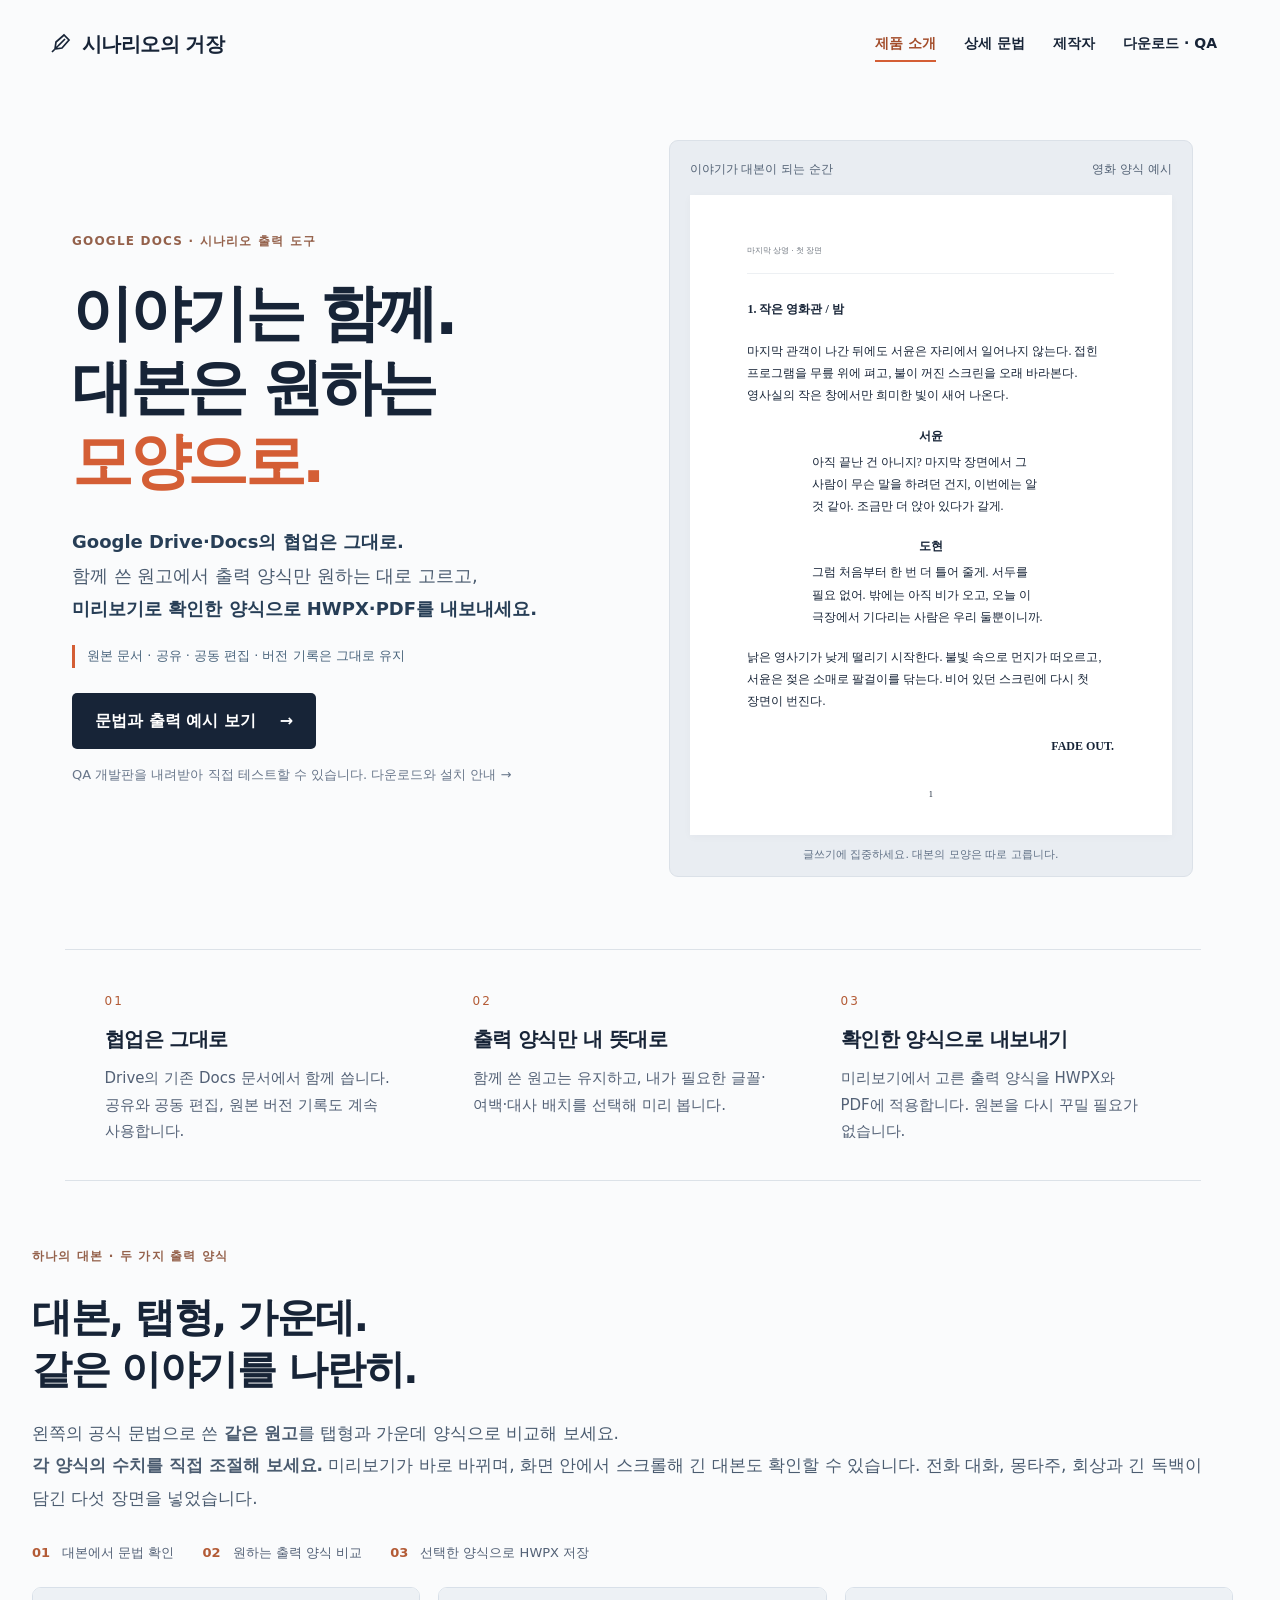
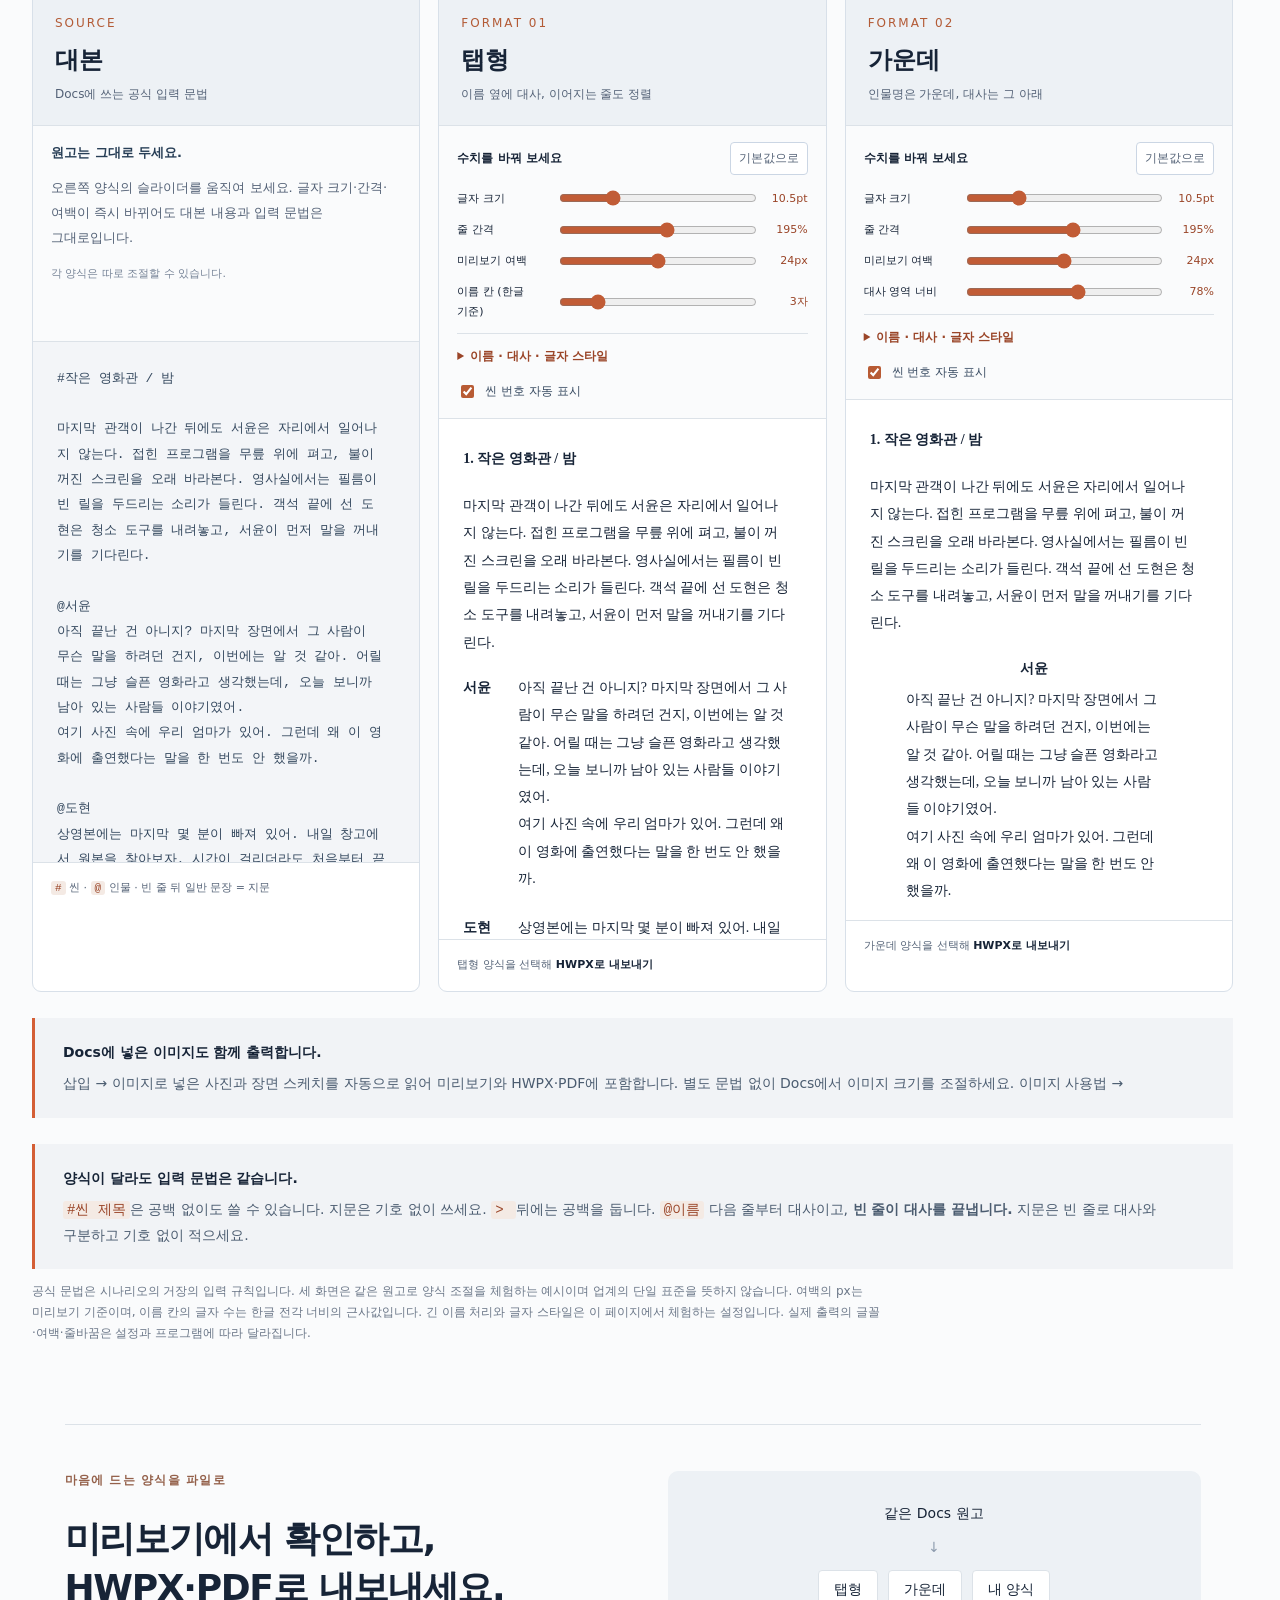
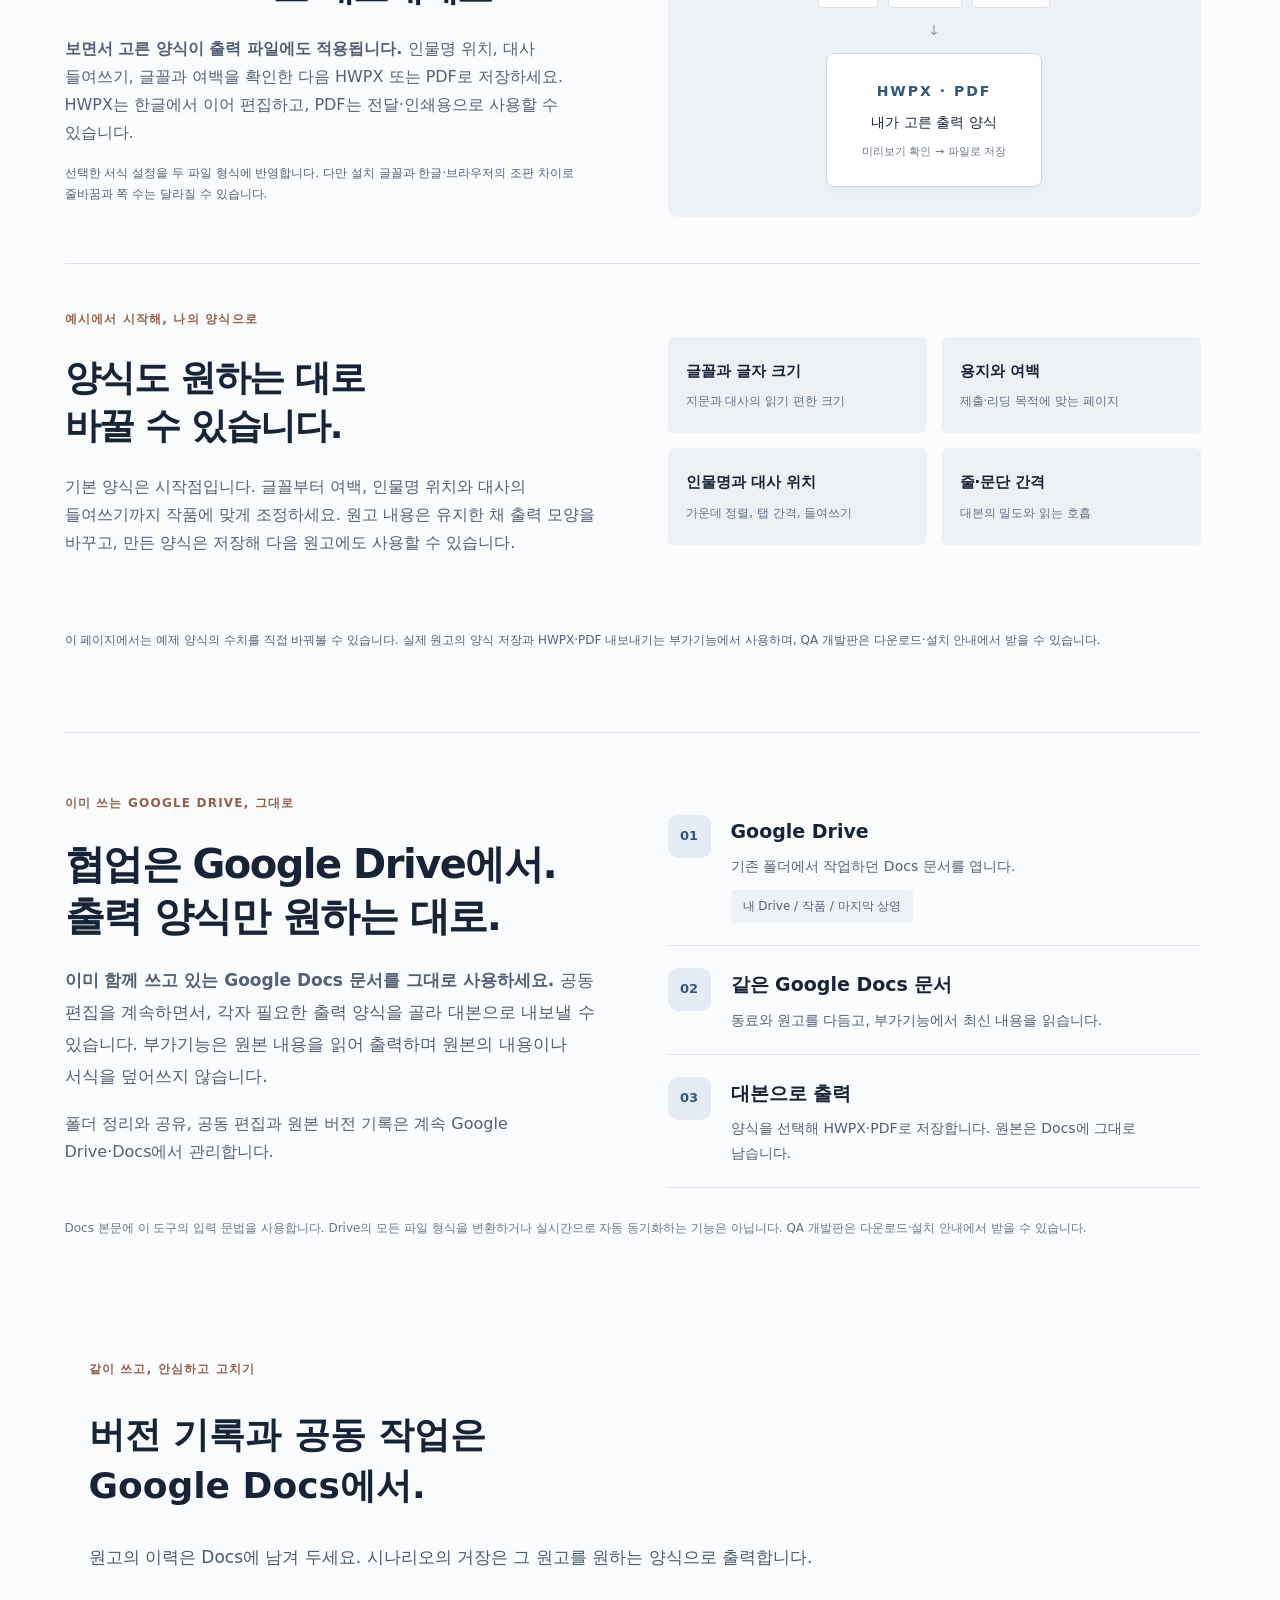
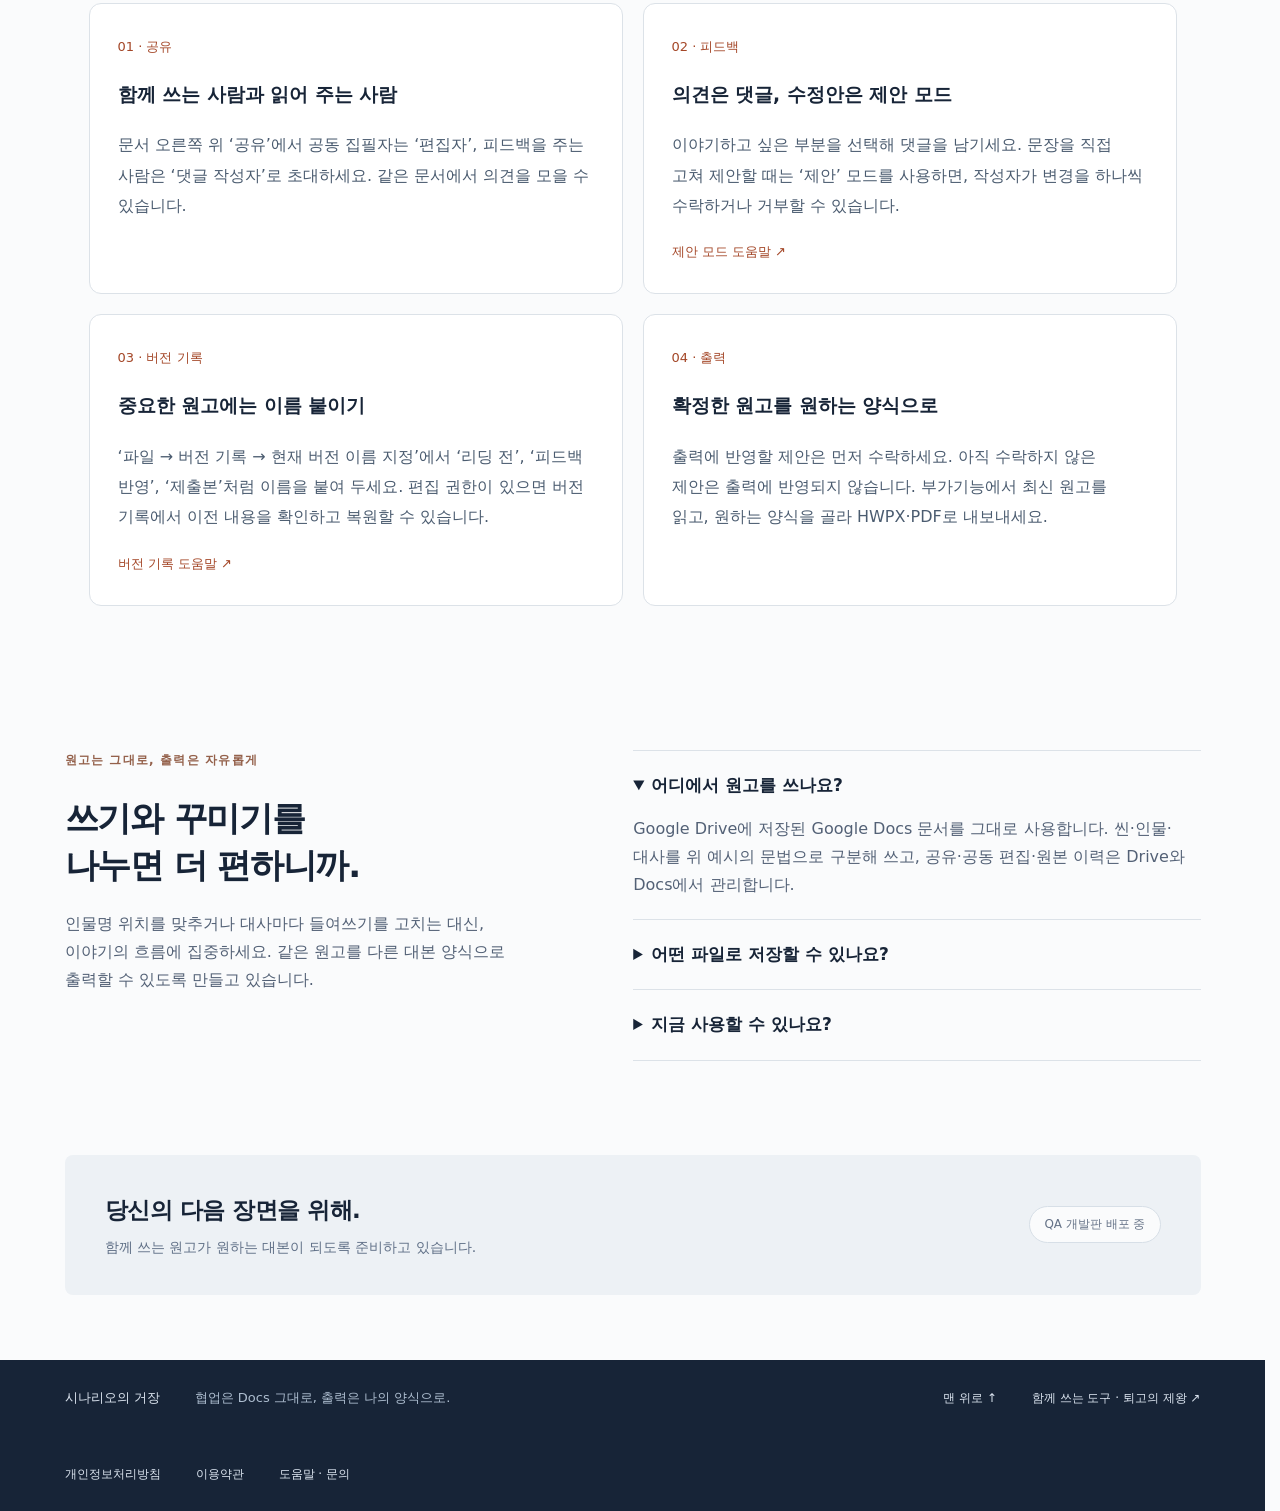
==== commit e0a3e19b: "Add privacy, terms and support pages for Marketplace release" ====
--- a/index.html
+++ b/index.html
@@ -163,5 +163,5 @@
   </main>
   <footer><span>시나리오의 거장</span><p>협업은 Docs 그대로, 출력은 나의 양식으로.</p><a href="#top">맨 위로 ↑</a><a href="https://neoulshim.github.io/KingOfRevision/">함께 쓰는 도구 · 퇴고의 제왕 ↗</a></footer>
   <script src="./format-demo.js?v=20260924-scenes" defer></script>
-<!-- Cloudflare Web Analytics --><script type="module" src="https://static.cloudflareinsights.com/beacon.min.js" data-cf-beacon='{"token":"46fad0ec45c24702af8b85af375aa8db"}'></script><!-- End Cloudflare Web Analytics --></body>
+<!-- Cloudflare Web Analytics --><script type="module" src="https://static.cloudflareinsights.com/beacon.min.js" data-cf-beacon='{"token":"46fad0ec45c24702af8b85af375aa8db"}'></script><!-- End Cloudflare Web Analytics --><footer><a href="./privacy.html">개인정보처리방침</a><a href="./terms.html">이용약관</a><a href="./support.html">도움말 · 문의</a></footer></body>
 </html>
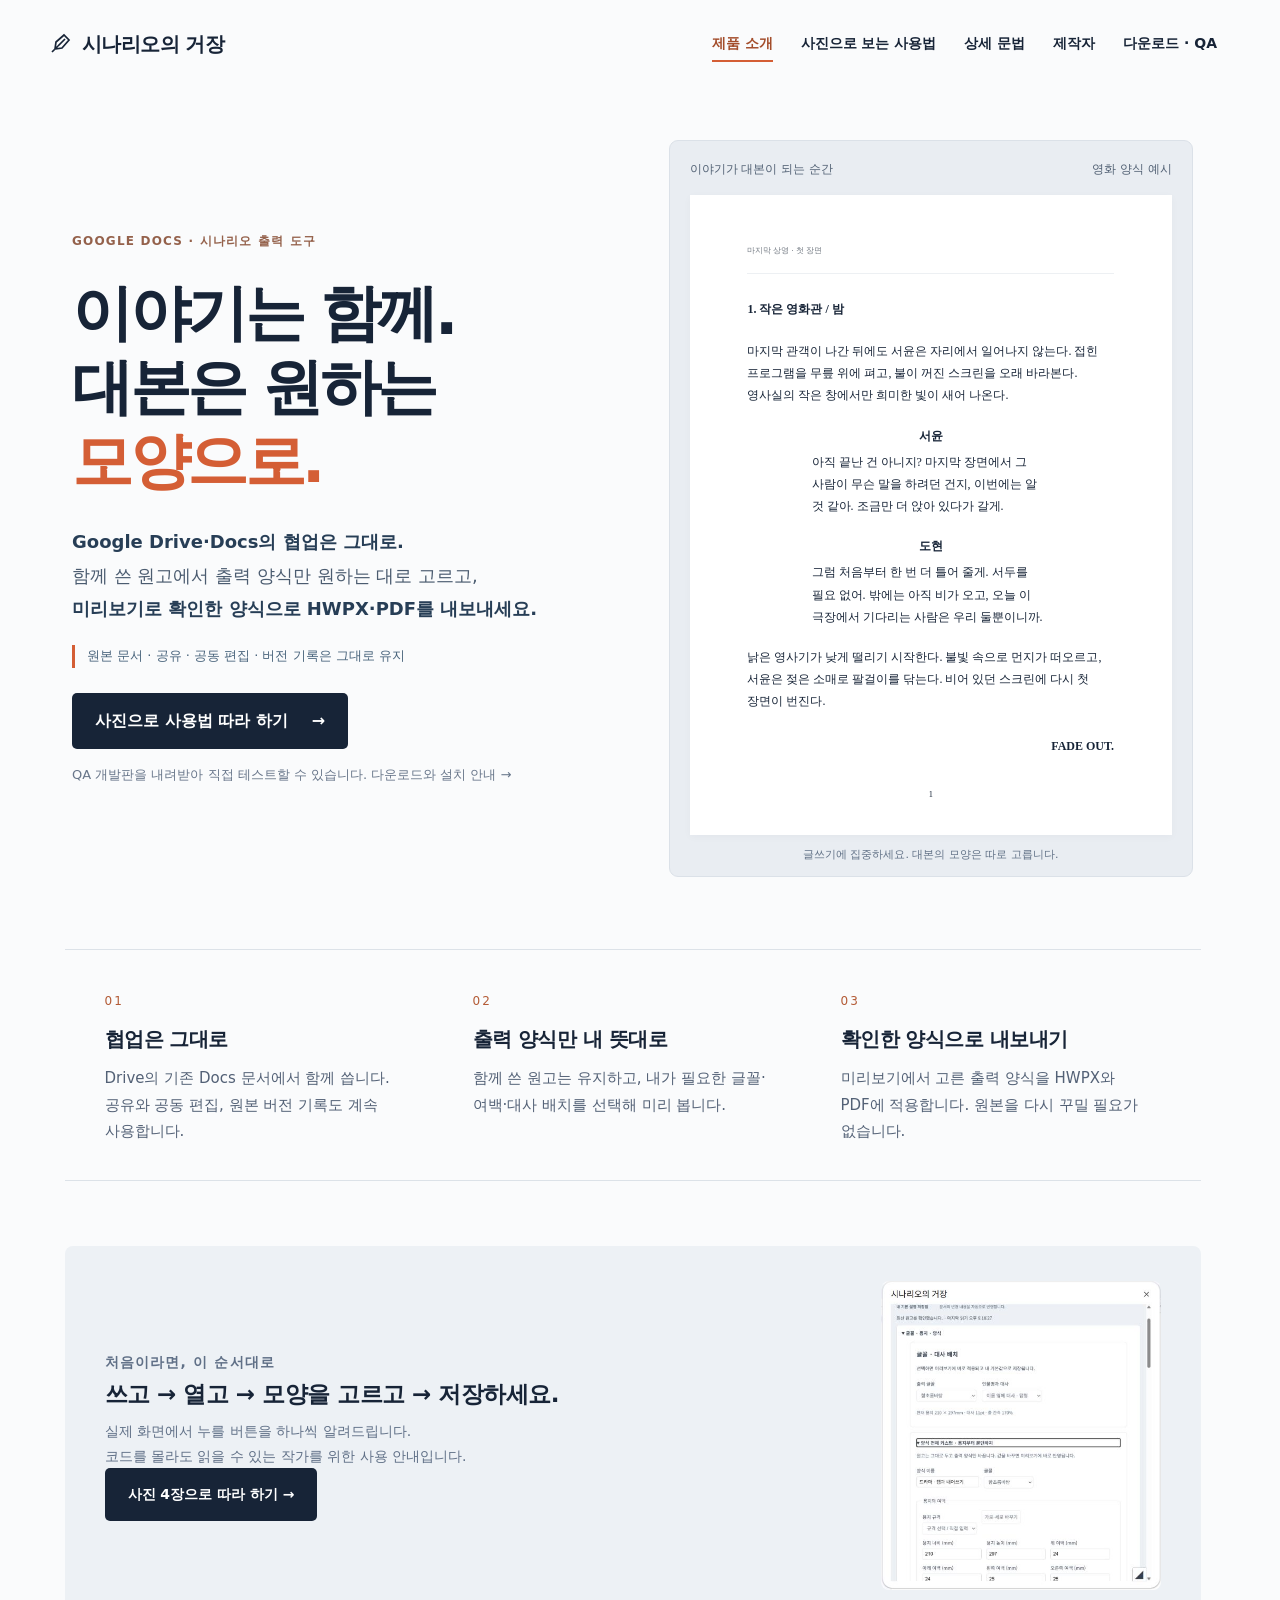
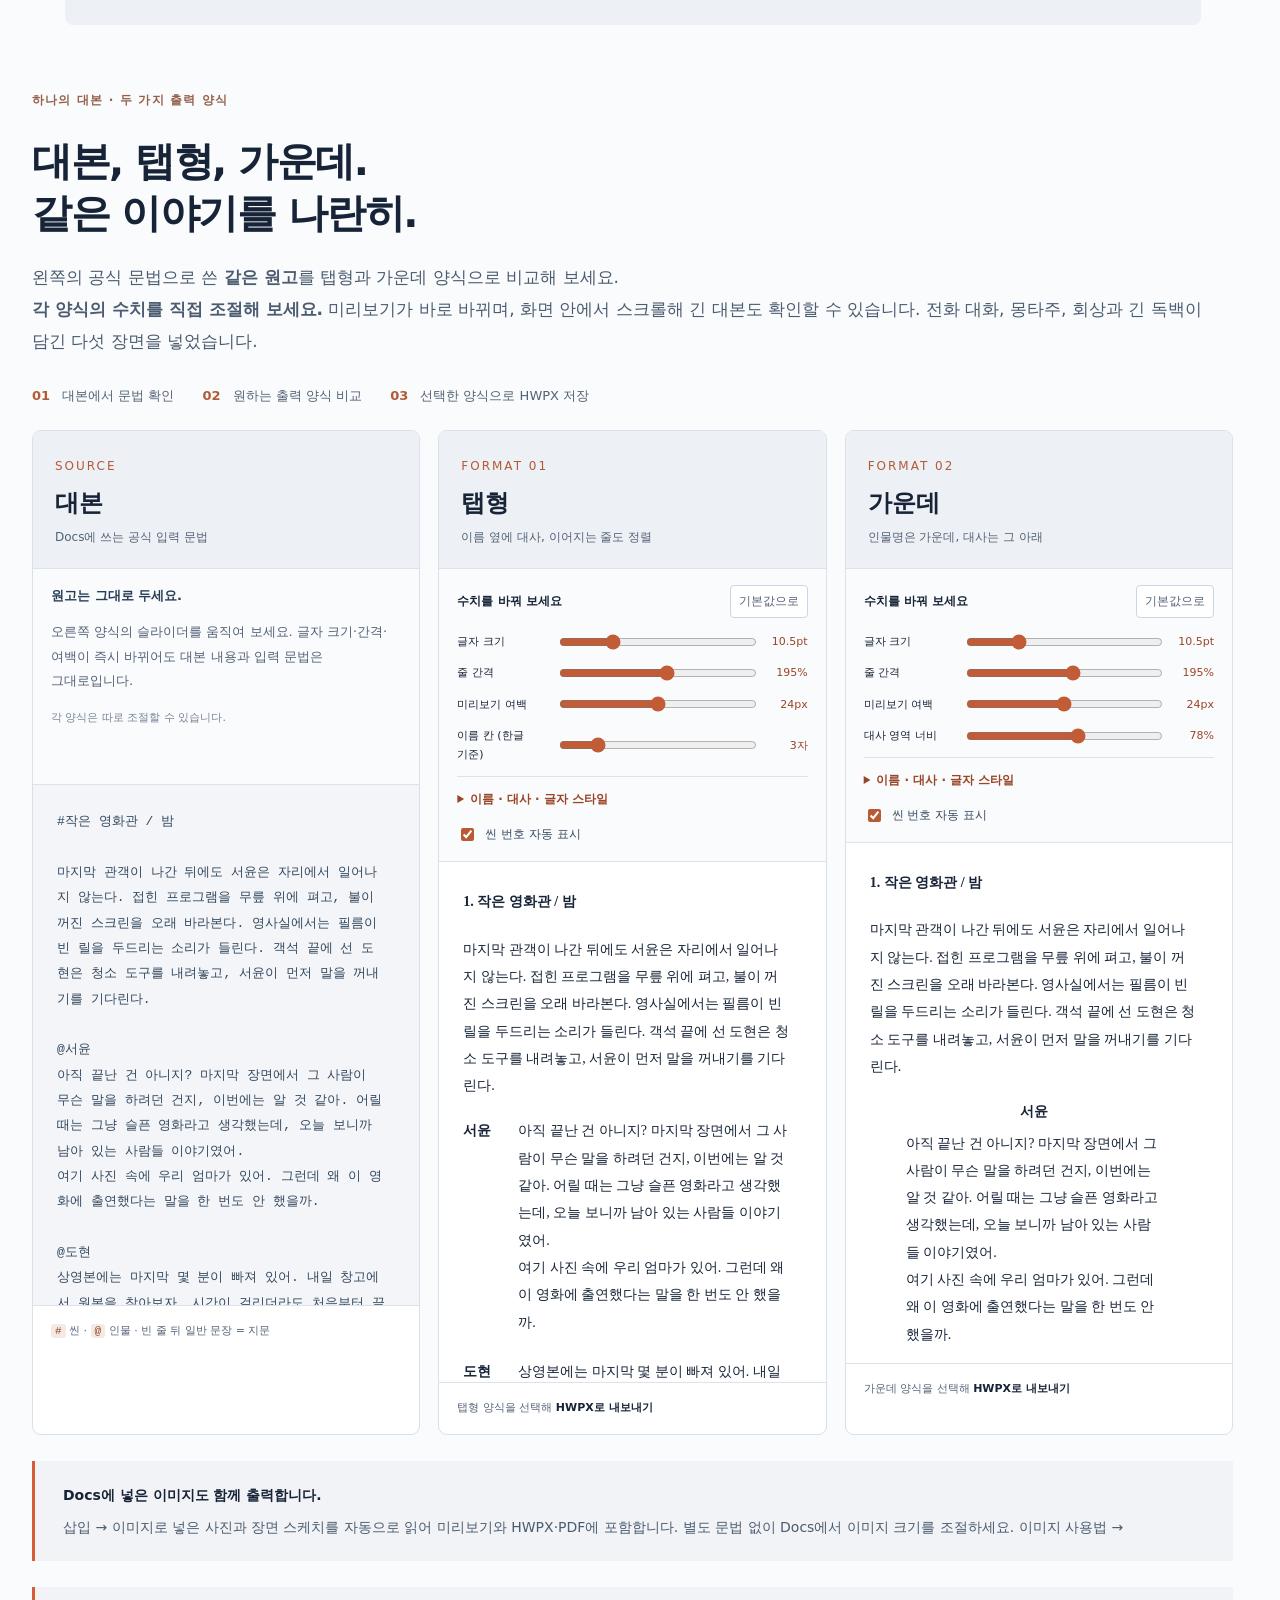
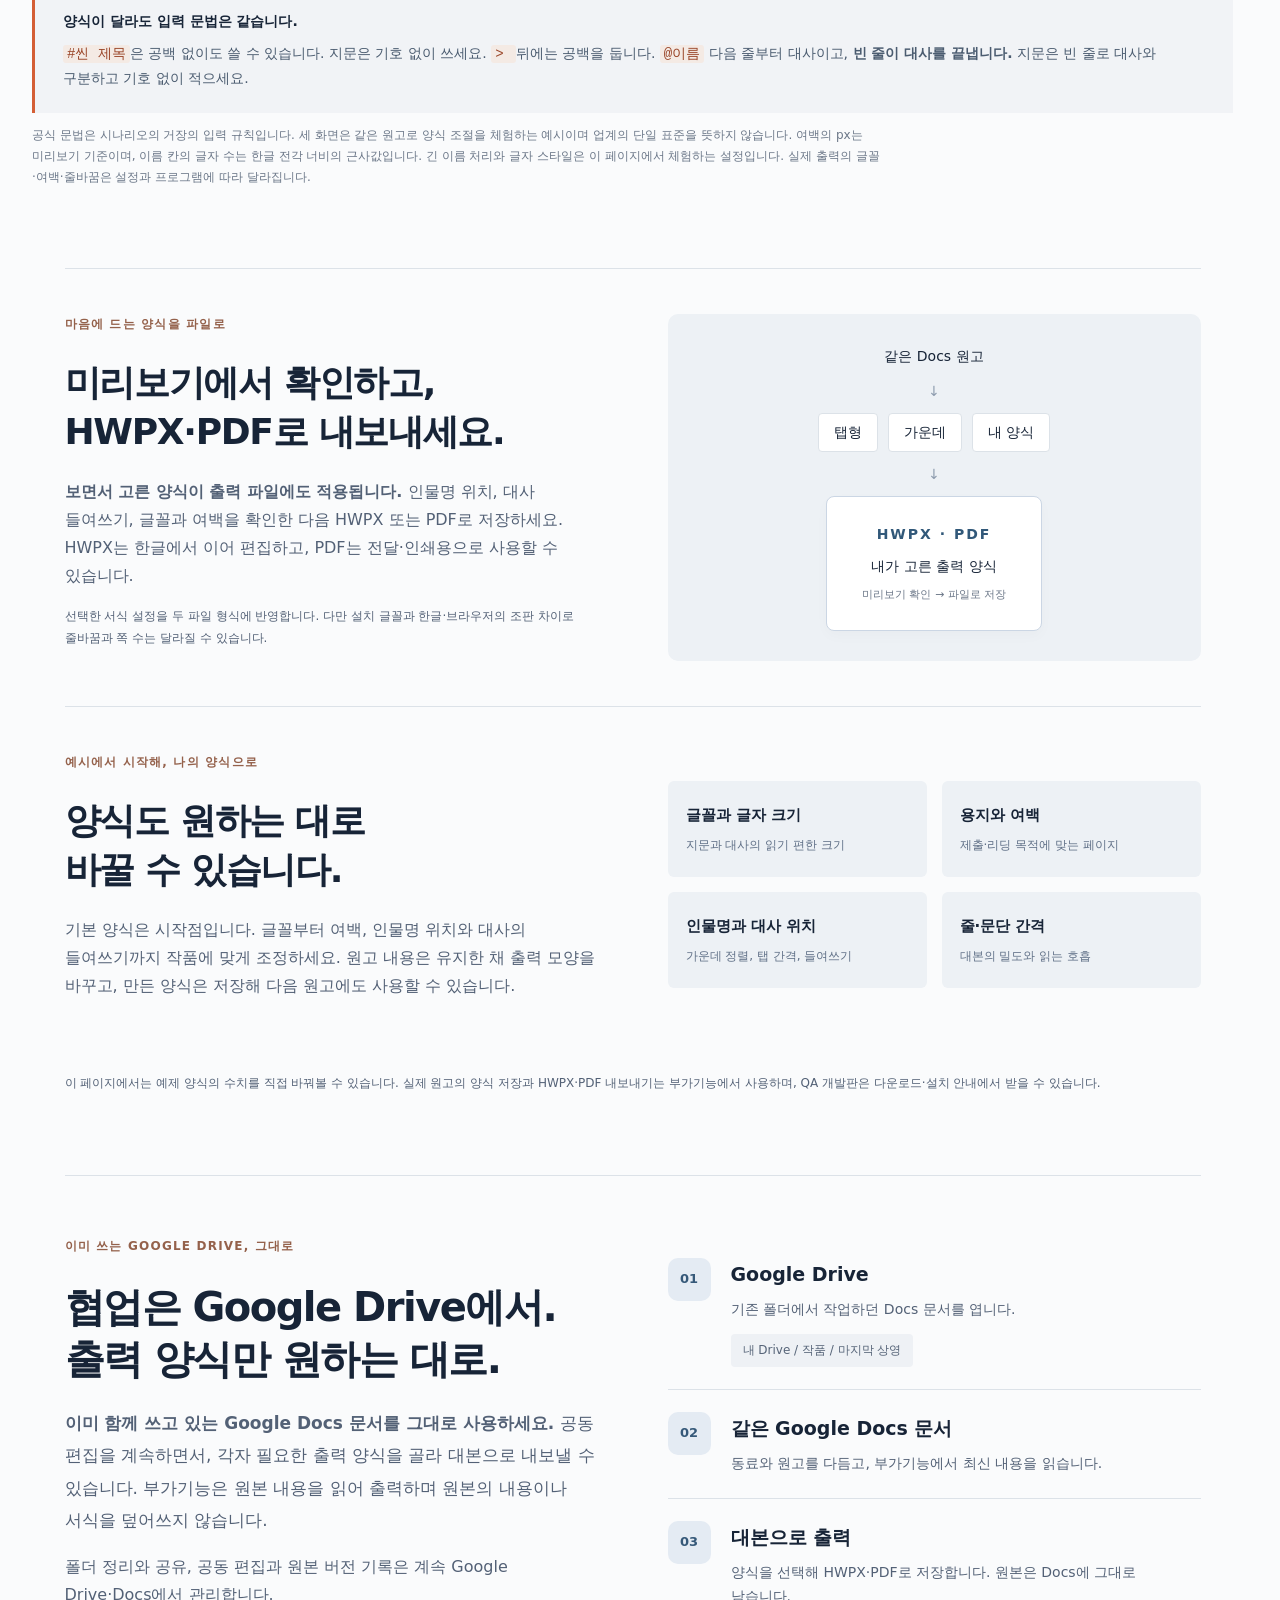
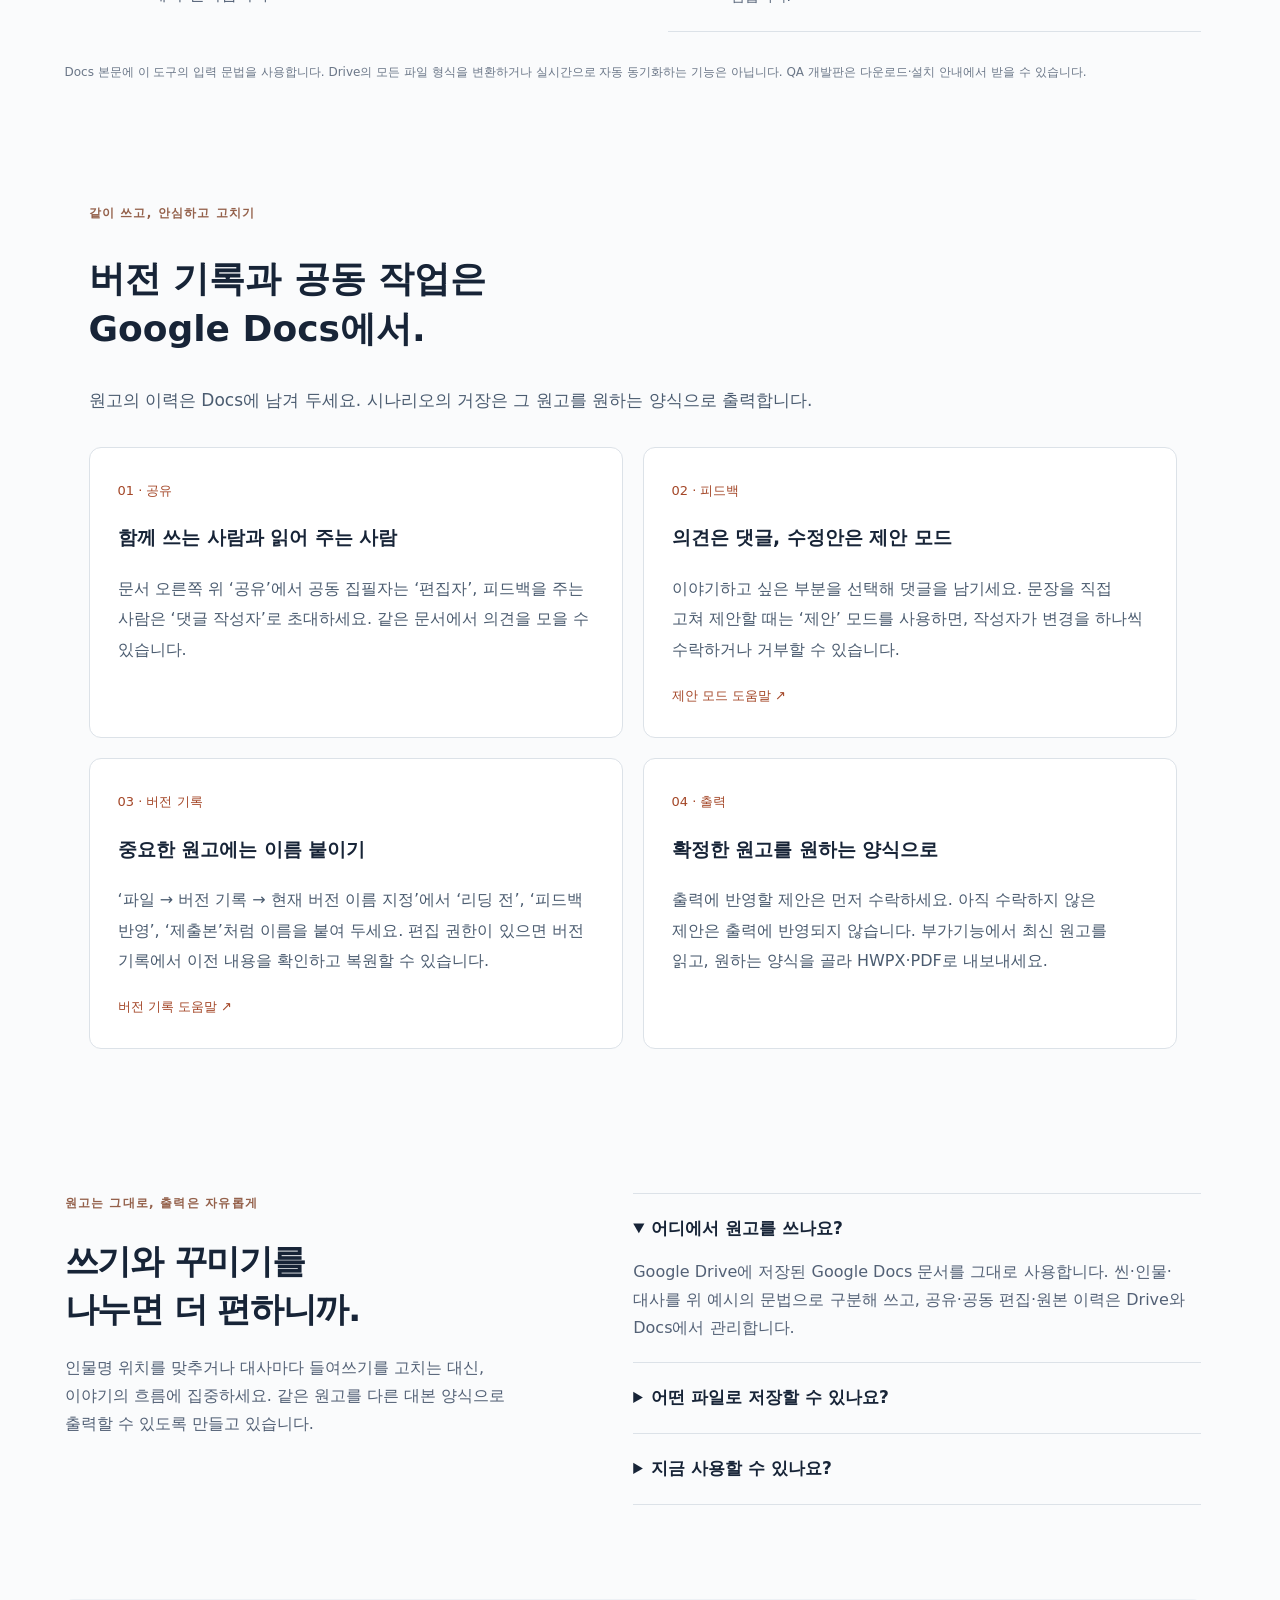
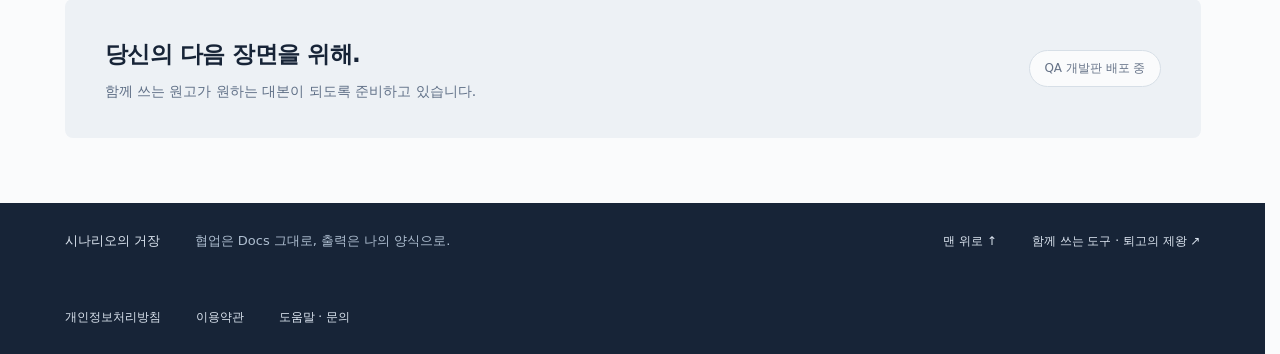
==== commit 53afdd23: "Add screenshot-based writer getting-started guide" ====
--- a/index.html
+++ b/index.html
@@ -1,6 +1,7 @@
 <!doctype html>
 <html lang="ko">
 <head>
+<meta name="google-site-verification" content="iuqZdlEbOmG8khMeL5yHKiZR4lePX3aYm5umvLQhetE" />
   <meta charset="utf-8">
   <meta name="viewport" content="width=device-width, initial-scale=1">
   <meta name="theme-color" content="#172437">
@@ -26,14 +27,14 @@
 <link rel="stylesheet" href="./site-header.css">
 </head>
 <body id="top">
-  <header class="site-header"><a class="brand" href="./"><svg width="24" height="24" viewBox="0 0 24 24" fill="none" stroke="currentColor" stroke-width="1.7" aria-hidden="true"><path d="m4 20 6-6m-3 3 1-7 8-7 5 5-7 8-7 1Z"/><path d="m10 14 7-7"/></svg>시나리오의 거장</a><nav aria-label="주요 메뉴"><a href="./" aria-current="page">제품 소개</a><a href="./syntax.html">상세 문법</a><a href="./creators.html">제작자</a><a href="./install.html">다운로드 · QA</a></nav></header>
+  <header class="site-header"><a class="brand" href="./"><svg width="24" height="24" viewBox="0 0 24 24" fill="none" stroke="currentColor" stroke-width="1.7" aria-hidden="true"><path d="m4 20 6-6m-3 3 1-7 8-7 5 5-7 8-7 1Z"/><path d="m10 14 7-7"/></svg>시나리오의 거장</a><nav aria-label="주요 메뉴"><a href="./" aria-current="page">제품 소개</a><a href="./guide.html">사진으로 보는 사용법</a><a href="./syntax.html">상세 문법</a><a href="./creators.html">제작자</a><a href="./install.html">다운로드 · QA</a></nav></header>
   <main>
     <section class="hero" aria-labelledby="hero-title">
       <div>
         <p class="eyebrow">GOOGLE DOCS · 시나리오 출력 도구</p>
         <h1 id="hero-title">이야기는 함께.<br>대본은 원하는<br><em>모양으로.</em></h1>
         <p class="lead"><strong>Google Drive·Docs의 협업은 그대로.</strong><br>함께 쓴 원고에서 출력 양식만 원하는 대로 고르고,<br><strong>미리보기로 확인한 양식으로 HWPX·PDF를 내보내세요.</strong></p>
-        <p class="hero-proof">원본 문서 · 공유 · 공동 편집 · 버전 기록은 그대로 유지</p><a class="cta" href="#examples">문법과 출력 예시 보기 <span aria-hidden="true">→</span></a>
+        <p class="hero-proof">원본 문서 · 공유 · 공동 편집 · 버전 기록은 그대로 유지</p><a class="cta" href="./guide.html">사진으로 사용법 따라 하기 <span aria-hidden="true">→</span></a>
         <p class="release">QA 개발판을 내려받아 직접 테스트할 수 있습니다. <a href="./install.html">다운로드와 설치 안내 →</a></p>
       </div>
       <div class="preview" aria-label="영화 대본 출력 예시">
@@ -57,6 +58,7 @@
       <div><span class="step">03</span><h2>확인한 양식으로 내보내기</h2><p>미리보기에서 고른 출력 양식을 HWPX와 PDF에 적용합니다. 원본을 다시 꾸밀 필요가 없습니다.</p></div>
     </section>
 
+    <section class="closing" aria-labelledby="visual-guide-title"><div><p class="eyebrow">처음이라면, 이 순서대로</p><h2 id="visual-guide-title">쓰고 → 열고 → 모양을 고르고 → 저장하세요.</h2><p>실제 화면에서 누를 버튼을 하나씩 알려드립니다.<br>코드를 몰라도 읽을 수 있는 작가를 위한 사용 안내입니다.</p><p><a class="cta" href="./guide.html">사진 4장으로 따라 하기 →</a></p></div><a href="./guide.html#format" aria-label="사진으로 양식 변경 방법 보기" style="display:block;overflow:hidden;aspect-ratio:530/584;width:280px;max-width:100%;flex-shrink:0;border-radius:8px"><img src="./images/guide-settings.png" alt="글꼴과 용지 여백을 고르는 실제 설정 화면" loading="lazy" style="display:block;width:150.944%;max-width:none"></a></section>
     <section class="examples comparison-section" id="examples" aria-labelledby="examples-title">
       <p class="eyebrow">하나의 대본 · 두 가지 출력 양식</p>
       <h2 id="examples-title">대본, 탭형, 가운데.<br>같은 이야기를 나란히.</h2>
--- a/site-header.css
+++ b/site-header.css
@@ -10,4 +10,4 @@
 .site-header a:hover{color:#a34d2b}
 .site-header a:focus-visible{outline:3px solid #d45e35;outline-offset:4px;border-radius:2px}
 @media(max-width:900px){header.site-header{padding:24px 32px}.site-header nav{gap:20px}}
-@media(max-width:700px){header.site-header{padding:20px 22px;flex-direction:column;align-items:flex-start;gap:14px;min-height:122px}.site-header .brand{font-size:19px}.site-header nav{width:100%;gap:12px 18px;flex-wrap:wrap;font-size:13px}}
+@media(max-width:1000px){header.site-header{padding:20px 22px;flex-direction:column;align-items:flex-start;gap:14px;min-height:122px}.site-header .brand{font-size:19px}.site-header nav{width:100%;gap:12px 18px;flex-wrap:wrap;font-size:13px}}
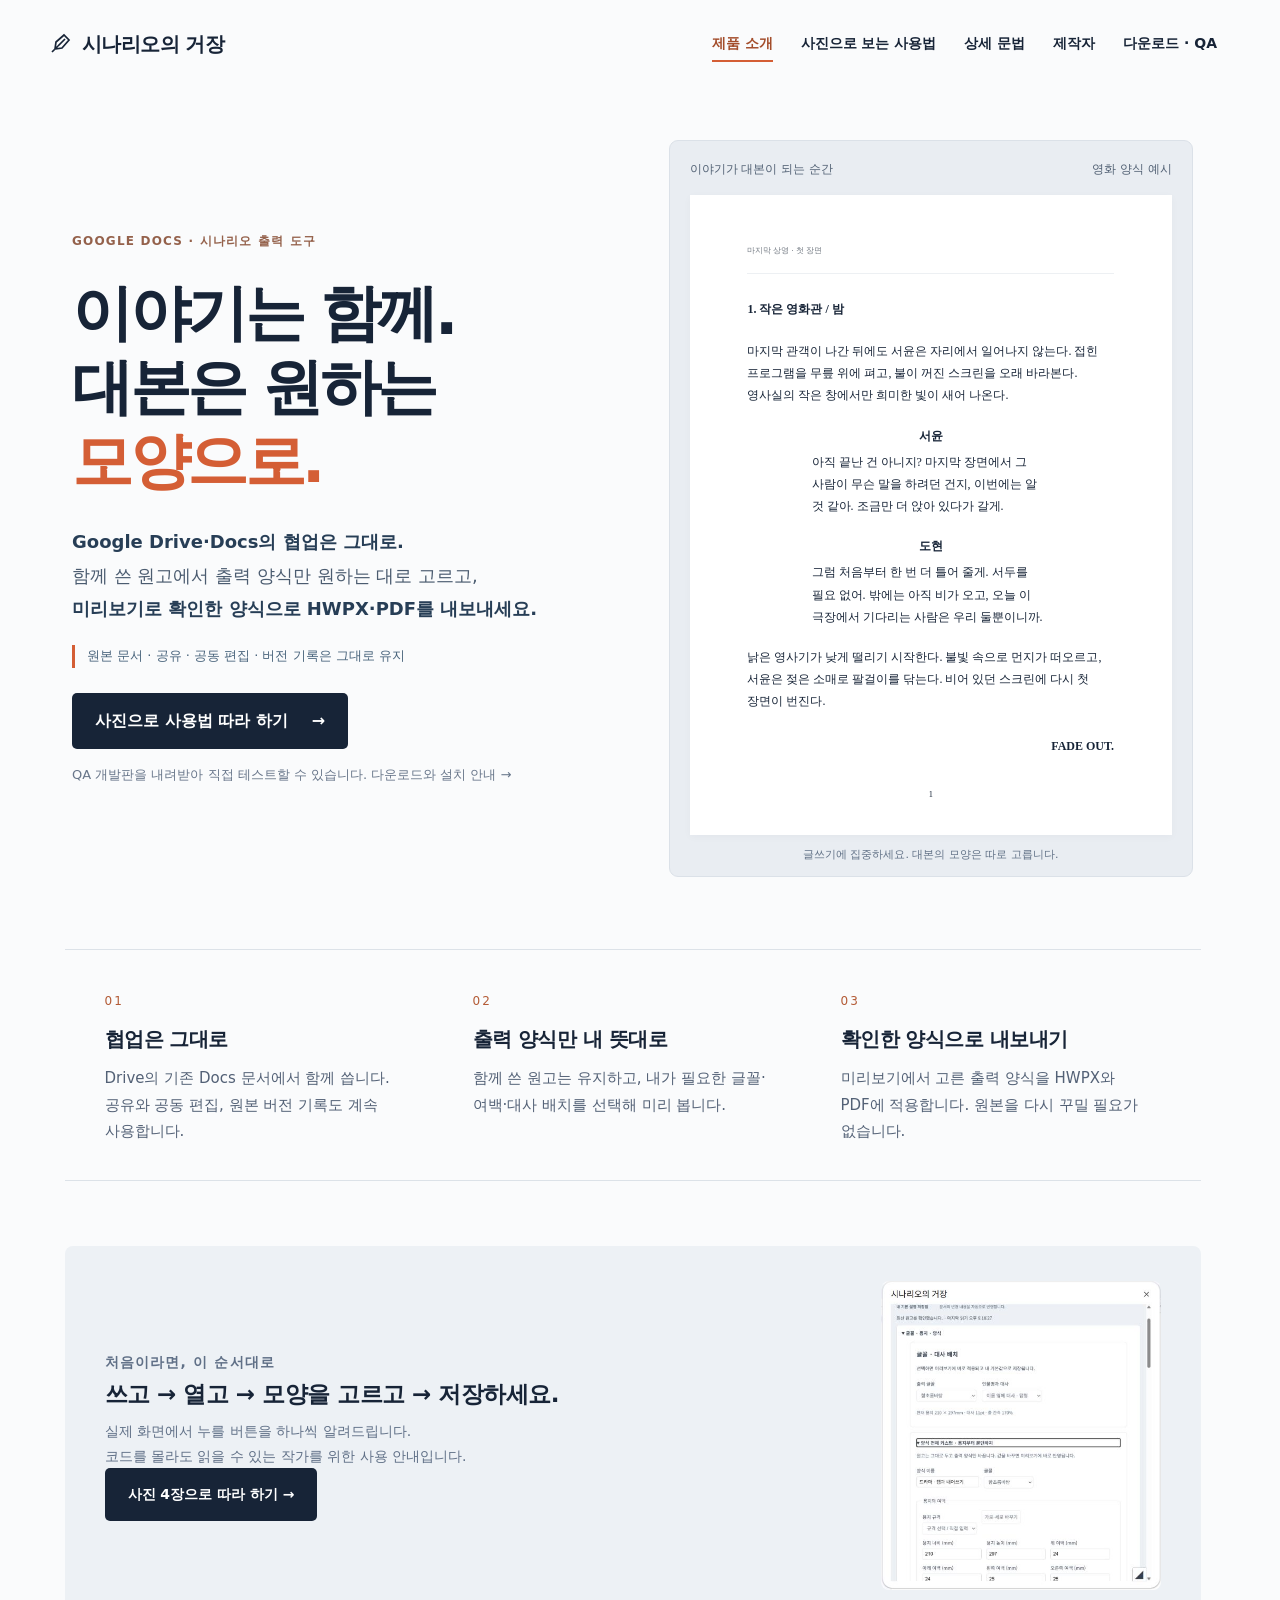
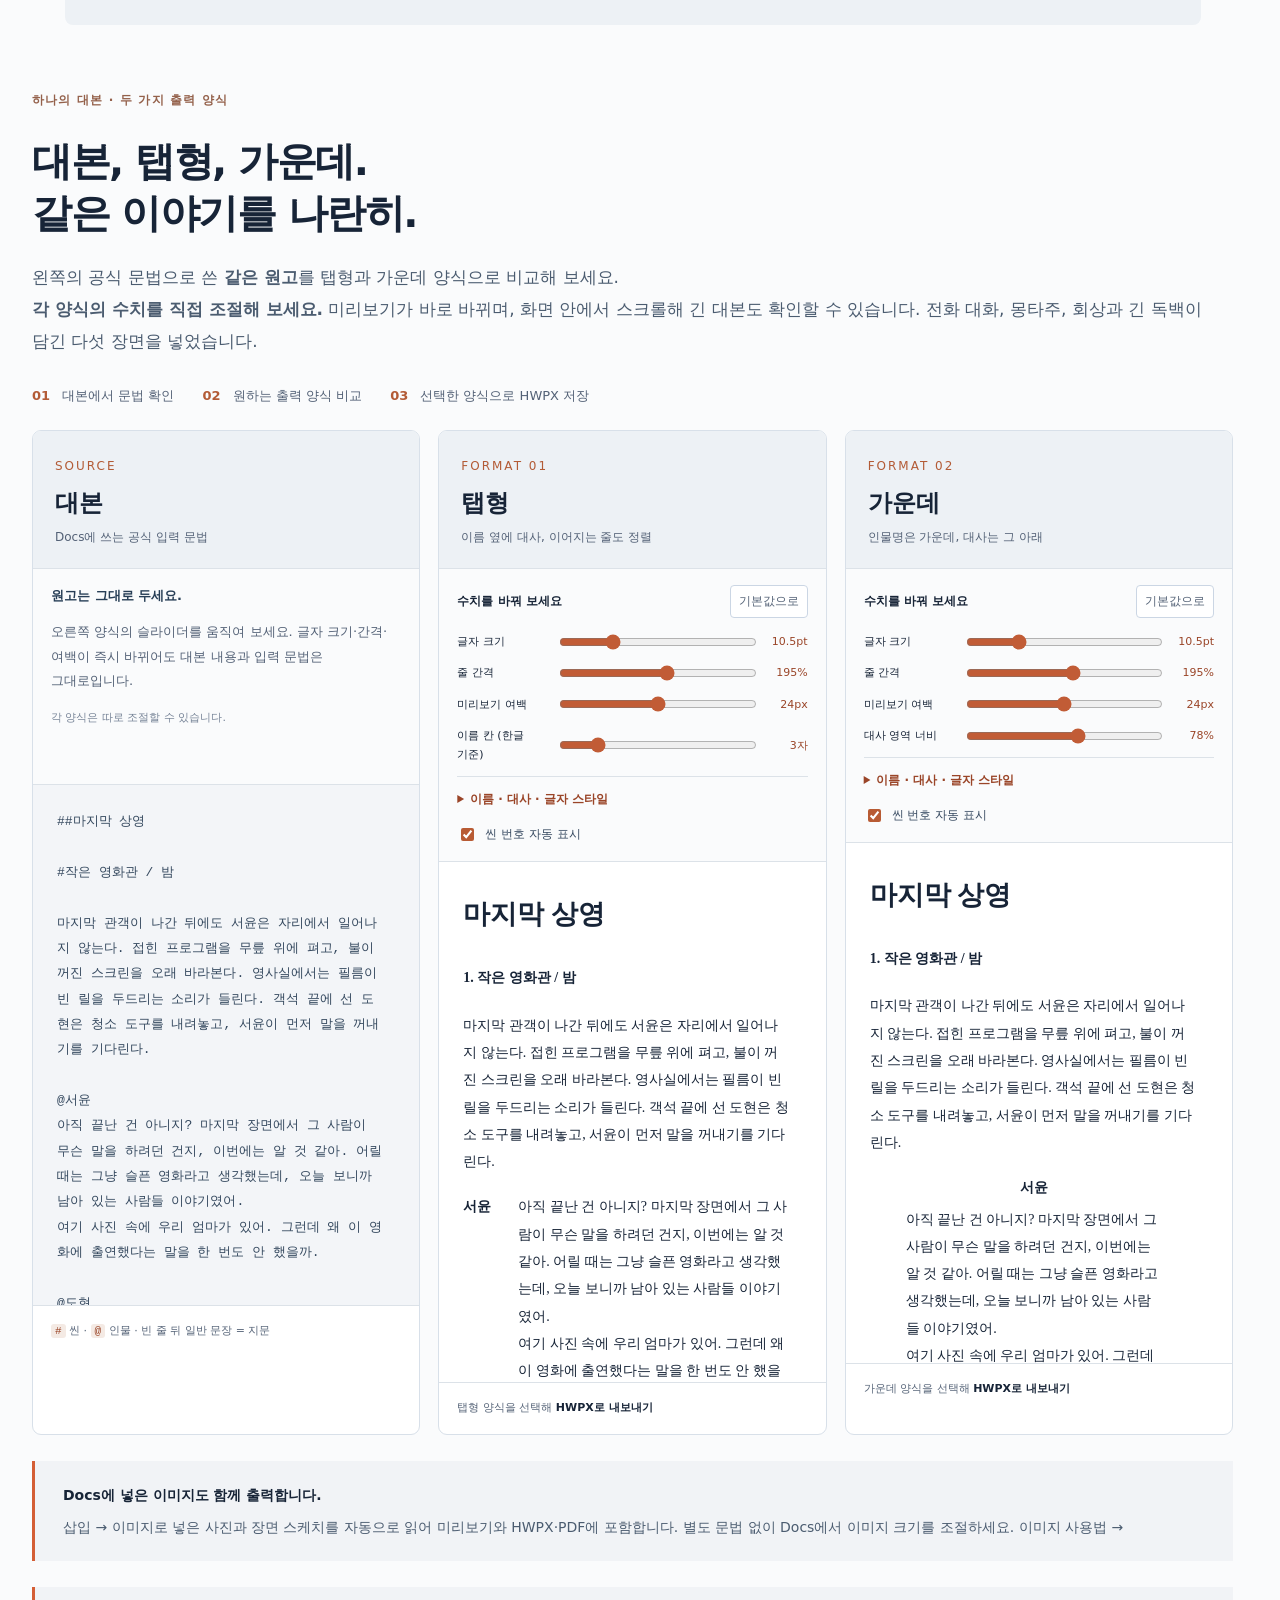
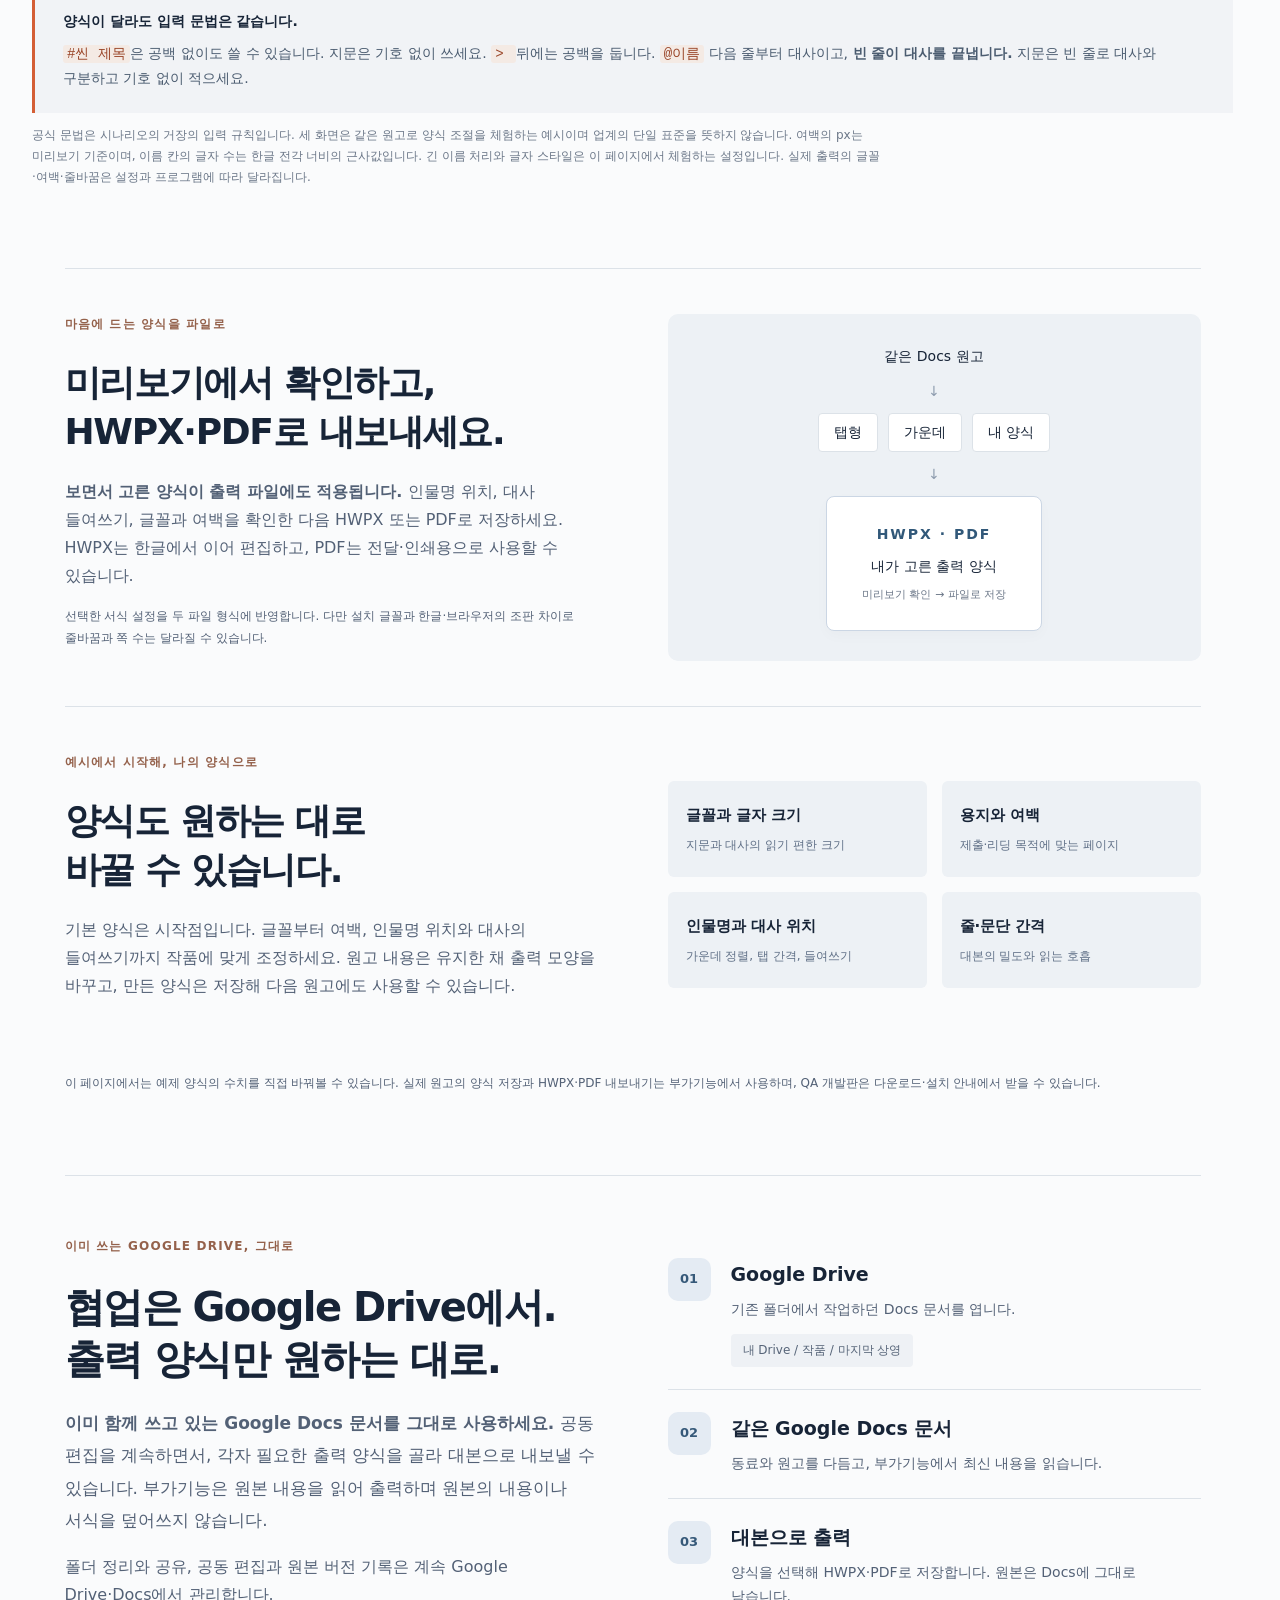
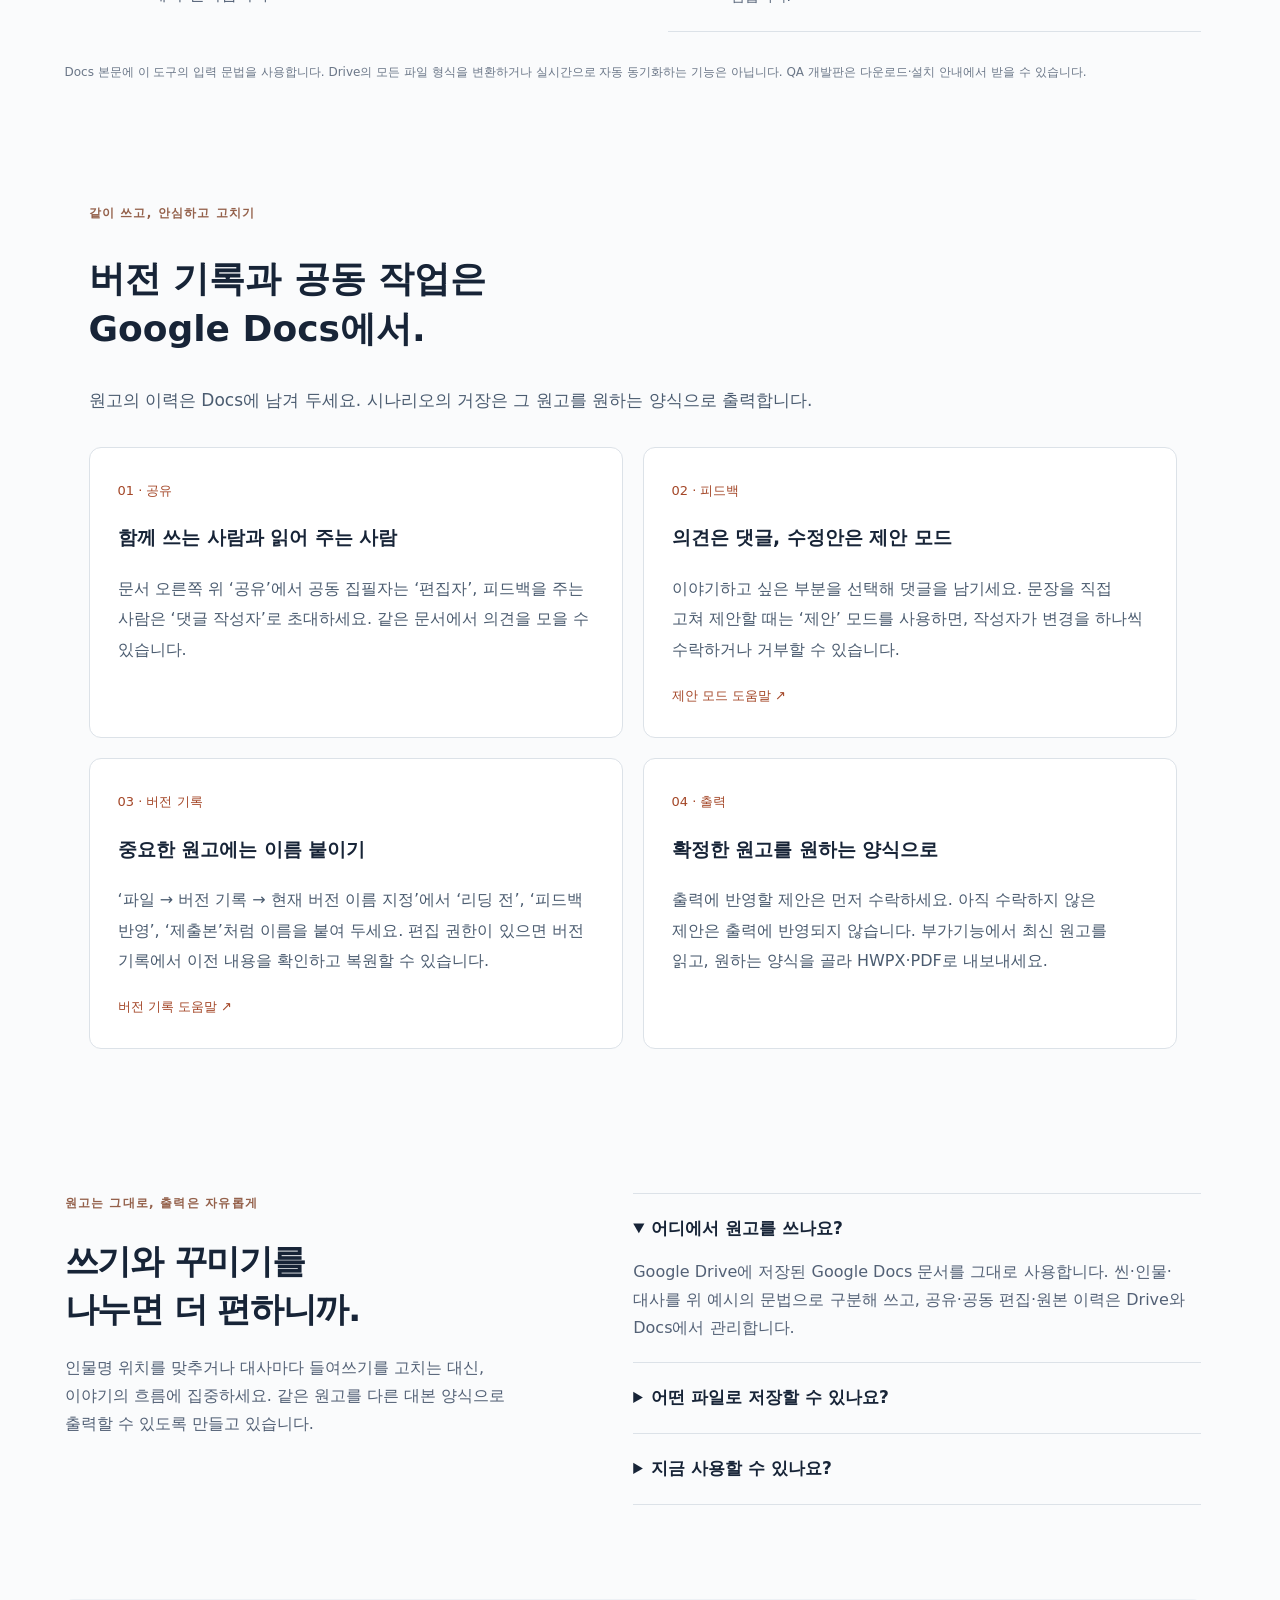
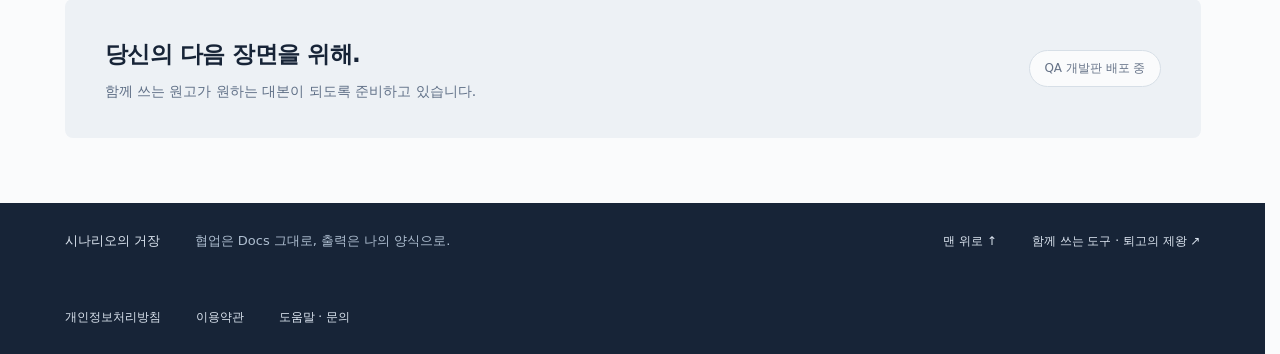
==== commit 31ee1d89: "Add large title syntax examples and updated development add-on" ====
--- a/index.html
+++ b/index.html
@@ -65,7 +65,9 @@
       <p class="section-lead">왼쪽의 공식 문법으로 쓴 <strong>같은 원고</strong>를 탭형과 가운데 양식으로 비교해 보세요.<br><strong>각 양식의 수치를 직접 조절해 보세요.</strong> 미리보기가 바로 바뀌며, 화면 안에서 스크롤해 긴 대본도 확인할 수 있습니다. 전화 대화, 몽타주, 회상과 긴 독백이 담긴 다섯 장면을 넣었습니다.</p>
       <div class="comparison-legend"><span><b>01</b> 대본에서 문법 확인</span><span><b>02</b> 원하는 출력 양식 비교</span><span><b>03</b> 선택한 양식으로 HWPX 저장</span></div>
       <div class="three-views">
-        <article class="view-card"><div class="view-heading"><span class="step">SOURCE</span><h3>대본</h3><p>Docs에 쓰는 공식 입력 문법</p></div><div class="source-controls-note"><b>원고는 그대로 두세요.</b><p>오른쪽 양식의 슬라이더를 움직여 보세요. 글자 크기·간격·여백이 즉시 바뀌어도 대본 내용과 입력 문법은 그대로입니다.</p><span>각 양식은 따로 조절할 수 있습니다.</span></div><div class="view-scroll source-scroll" tabindex="0" role="region" aria-label="대본 문법 예시 — 스크롤 가능"><pre>#작은 영화관 / 밤
+        <article class="view-card"><div class="view-heading"><span class="step">SOURCE</span><h3>대본</h3><p>Docs에 쓰는 공식 입력 문법</p></div><div class="source-controls-note"><b>원고는 그대로 두세요.</b><p>오른쪽 양식의 슬라이더를 움직여 보세요. 글자 크기·간격·여백이 즉시 바뀌어도 대본 내용과 입력 문법은 그대로입니다.</p><span>각 양식은 따로 조절할 수 있습니다.</span></div><div class="view-scroll source-scroll" tabindex="0" role="region" aria-label="대본 문법 예시 — 스크롤 가능"><pre>##마지막 상영
+
+#작은 영화관 / 밤
 
 마지막 관객이 나간 뒤에도 서윤은 자리에서 일어나지 않는다. 접힌 프로그램을 무릎 위에 펴고, 불이 꺼진 스크린을 오래 바라본다. 영사실에서는 필름이 빈 릴을 두드리는 소리가 들린다. 객석 끝에 선 도현은 청소 도구를 내려놓고, 서윤이 먼저 말을 꺼내기를 기다린다.
 
@@ -130,8 +132,8 @@
 
 &gt; FADE OUT.
 </pre></div><div class="view-foot"><code>#</code> 씬 · <code>@</code> 인물 · 빈 줄 뒤 일반 문장 = 지문</div></article>
-        <article class="view-card"><div class="view-heading"><span class="step">FORMAT 01</span><h3>탭형</h3><p>이름 옆에 대사, 이어지는 줄도 정렬</p></div><form class="format-controls" data-format="tab" aria-label="탭형 양식 수치 조절"><div class="controls-title"><strong>수치를 바꿔 보세요</strong><button type="reset">기본값으로</button></div><div class="control-row"><label for="tab-font">글자 크기</label><input id="tab-font" name="font" type="range" min="9" max="15" step="0.5" value="10.5" data-unit="pt" aria-controls="tab-preview"><output for="tab-font">10.5pt</output></div><div class="control-row"><label for="tab-leading">줄 간격</label><input id="tab-leading" name="leading" type="range" min="140" max="240" step="5" value="195" data-unit="%" aria-controls="tab-preview"><output for="tab-leading">195%</output></div><div class="control-row"><label for="tab-padding">미리보기 여백</label><input id="tab-padding" name="padding" type="range" min="12" max="36" step="2" value="24" data-unit="px" aria-controls="tab-preview"><output for="tab-padding">24px</output></div><div class="control-row"><label for="tab-cue">이름 칸 (한글 기준)</label><input id="tab-cue" name="cue" type="range" min="2" max="8" step="1" value="3" data-unit="자" aria-controls="tab-preview"><output for="tab-cue">3자</output></div><details class="format-detail"><summary>이름 · 대사 · 글자 스타일</summary><div class="select-row"><label for="tab-overflow">긴 이름 처리</label><select id="tab-overflow" name="overflow" aria-controls="tab-preview"><option value="wrap" selected>이름 칸 안에서 줄바꿈</option><option value="clip">넘치는 이름 자르기</option><option value="ellipsis">말줄임표로 표시</option></select></div><div class="select-row"><label for="tab-layout">대사 배치</label><select id="tab-layout" name="layout" aria-controls="tab-preview"><option value="beside" selected>이름 옆에 대사</option><option value="below">이름 아래에 대사</option></select></div><div class="select-row"><label for="tab-align">대사 정렬</label><select id="tab-align" name="align" aria-controls="tab-preview"><option value="left" selected>왼쪽</option><option value="justify">양쪽</option><option value="center">가운데</option></select></div><div class="select-row"><label for="tab-character-style">이름 글자</label><select id="tab-character-style" name="character-style" aria-controls="tab-preview"><option value="normal">보통</option><option value="bold" selected>굵게</option><option value="italic">기울임</option><option value="bold-italic">굵게 + 기울임</option></select></div><div class="select-row"><label for="tab-dialogue-style">대사 글자</label><select id="tab-dialogue-style" name="dialogue-style" aria-controls="tab-preview"><option value="normal" selected>보통</option><option value="bold">굵게</option><option value="italic">기울임</option><option value="bold-italic">굵게 + 기울임</option></select></div><div class="select-row"><label for="tab-action-style">지문 글자</label><select id="tab-action-style" name="action-style" aria-controls="tab-preview"><option value="normal" selected>보통</option><option value="bold">굵게</option><option value="italic">기울임</option><option value="bold-italic">굵게 + 기울임</option></select></div><p class="option-help">이 페이지의 양식 시연입니다. 설정은 해당 미리보기에만 적용됩니다.</p></details><label class="scene-number-option"><input type="checkbox" name="scene-numbers" checked aria-controls="tab-preview"> 씬 번호 자동 표시</label></form><div class="view-scroll" tabindex="0" role="region" aria-label="탭형 출력 예시 — 스크롤 가능"><div id="tab-preview" class="comparison-script tab-format"><p class="scene" data-scene-title="작은 영화관 / 밤">1. 작은 영화관 / 밤</p><p class="action">마지막 관객이 나간 뒤에도 서윤은 자리에서 일어나지 않는다. 접힌 프로그램을 무릎 위에 펴고, 불이 꺼진 스크린을 오래 바라본다. 영사실에서는 필름이 빈 릴을 두드리는 소리가 들린다. 객석 끝에 선 도현은 청소 도구를 내려놓고, 서윤이 먼저 말을 꺼내기를 기다린다.</p><div class="speech"><p class="character">서윤</p><div><p class="dialogue">아직 끝난 건 아니지? 마지막 장면에서 그 사람이 무슨 말을 하려던 건지, 이번에는 알 것 같아. 어릴 때는 그냥 슬픈 영화라고 생각했는데, 오늘 보니까 남아 있는 사람들 이야기였어.</p><p class="dialogue">여기 사진 속에 우리 엄마가 있어. 그런데 왜 이 영화에 출연했다는 말을 한 번도 안 했을까.</p></div></div><div class="speech"><p class="character">도현</p><div><p class="dialogue">상영본에는 마지막 몇 분이 빠져 있어. 내일 창고에서 원본을 찾아보자. 시간이 걸리더라도 처음부터 끝까지 확인해 보고 싶어. 네가 기억하는 장면이 거기에 남아 있을 수도 있으니까.</p></div></div><p class="transition">CUT TO:</p><p class="scene" data-scene-title="자료 보관실 / 다음 날 아침">2. 자료 보관실 / 다음 날 아침</p><p class="action">철제 선반 사이로 겨우 한 사람이 지나갈 틈이 남아 있다. 서윤이 창문을 열자 먼지가 햇빛 속에서 천천히 떠오른다. 도현은 상자에 적힌 연도를 읽고, 서윤은 바닥에 펼친 목록에서 같은 숫자를 찾는다. 전화기가 울리지만 두 사람 모두 바로 받지 못한다.</p><div class="speech"><p class="character">정숙</p><div><p class="dialogue">김 선생님, 뒤쪽 창고는 아직 들어가지 마세요. 어젯밤 비가 새서 전기를 내려뒀어요. 문 옆에 손전등이 있으니까 그걸 먼저 챙기시고요. 맨 아래 상자는 바닥이 젖었을 수도 있으니 두 사람이 같이 들어야 해요.</p></div></div><div class="speech"><p class="character">도현</p><div><p class="dialogue">네, 서윤 씨하고 같이 있어요. 상자를 옮기기 전에 사진부터 찍어두겠습니다.</p></div></div><p class="action">서윤이 전화기 너머의 말에 고개를 끄덕인다. 도현은 잠시 웃다가 손전등의 스위치를 켠다. 좁은 빛이 상자 하나의 글씨를 비춘다. ‘마지막 상영 — 미편집 원본’.</p><p class="scene" data-scene-title="몽타주 — 사라진 장면을 찾는 두 사람 / 며칠 동안">3. 몽타주 — 사라진 장면을 찾는 두 사람 / 며칠 동안</p><p class="action">아침. 서윤이 필름 상자를 하나씩 열어 제목을 읽는다. 도현은 필름 끝을 빛에 비춰 보고 빈 봉투에 날짜를 적는다. 두 사람 사이에 쌓인 상자들이 조금씩 자리를 바꾼다.</p><p class="action">오후. 스캐너가 오래된 화면을 한 프레임씩 불러온다. 서윤은 같은 골목이 나올 때마다 재생을 멈추지만, 매번 다른 얼굴이 화면을 지나간다.</p><div class="speech"><p class="character">서윤</p><div><p class="dialogue">처음에는 엄마 얼굴만 찾았어. 그런데 계속 보다 보니까, 엄마가 보고 있었을 풍경까지 궁금해지더라. 카메라가 꺼진 뒤에는 누구랑 같이 집에 갔을까. 그날 저녁에는 무슨 이야기를 했을까.</p></div></div><p class="action">깊은 밤. 식어버린 커피 옆에서 도현이 잠깐 졸고, 서윤은 그의 어깨에 외투를 덮어준다. 멈춰 있던 화면 속 여자가 고개를 돌린다. 서윤의 손이 재생 버튼 위에서 멎는다.</p><p class="transition">화면이 오래된 필름으로 이어진다.</p><p class="scene" data-scene-title="회상 — 영화관 앞 골목 / 1998년 여름 저녁">회상 — 영화관 앞 골목 / 1998년 여름 저녁</p><p class="action">비가 막 그친 골목. 젊은 정숙은 종이봉투가 젖지 않도록 품에 안고 처마 아래 서 있다. 상영이 끝난 사람들이 좁은 골목을 가득 메우지만, 그녀는 반대편 길모퉁이에서 눈을 떼지 않는다.</p><div class="speech"><p class="character">정숙</p><div><p class="dialogue">늦어도 기다려주면 안 돼요? 오늘은 꼭 온다고 했거든요. 영화는 다음에도 볼 수 있지만, 오늘 하기로 한 말은 오늘 해야 할 것 같아서요.</p></div></div><p class="action">프레임 바깥에서 누군가 그녀의 이름을 부른다. 정숙이 환하게 웃으며 돌아선다. 종이봉투 안에는 작은 아이의 운동화가 들어 있다.</p><p class="transition">현재로 돌아온다.</p><p class="scene" data-scene-title="영사실 / 새벽">5. 영사실 / 새벽</p><p class="action">재생이 끝나도 서윤은 헤드폰을 벗지 않는다. 도현은 설명하려다 입을 다문다. 창밖으로 첫 버스가 지나가고, 두 사람의 얼굴 위로 가느다란 빛이 한 번 스친다.</p><div class="speech"><p class="character">서윤</p><div><p class="dialogue">나 기다리던 거였네.</p><p class="dialogue">엄마는 그날 아무 일도 없었다고 했어. 그냥 영화 보고 집에 왔다고. 나는 그 말을 그대로 믿었는데, 아무 일도 없던 날을 이렇게 오래 찍어두는 사람은 없잖아.</p></div></div><div class="speech"><p class="character">도현</p><div><p class="dialogue">다시 볼까?</p></div></div><div class="speech"><p class="character">서윤</p><div><p class="dialogue">응. 이번에는 처음부터. 그리고 마지막까지.</p></div></div><p class="transition">FADE OUT.</p></div></div><div class="view-foot">탭형 양식을 선택해 <strong>HWPX로 내보내기</strong></div></article>
-        <article class="view-card"><div class="view-heading"><span class="step">FORMAT 02</span><h3>가운데</h3><p>인물명은 가운데, 대사는 그 아래</p></div><form class="format-controls" data-format="center" aria-label="가운데 양식 수치 조절"><div class="controls-title"><strong>수치를 바꿔 보세요</strong><button type="reset">기본값으로</button></div><div class="control-row"><label for="center-font">글자 크기</label><input id="center-font" name="font" type="range" min="9" max="15" step="0.5" value="10.5" data-unit="pt" aria-controls="center-preview"><output for="center-font">10.5pt</output></div><div class="control-row"><label for="center-leading">줄 간격</label><input id="center-leading" name="leading" type="range" min="140" max="240" step="5" value="195" data-unit="%" aria-controls="center-preview"><output for="center-leading">195%</output></div><div class="control-row"><label for="center-padding">미리보기 여백</label><input id="center-padding" name="padding" type="range" min="12" max="36" step="2" value="24" data-unit="px" aria-controls="center-preview"><output for="center-padding">24px</output></div><div class="control-row"><label for="center-speech">대사 영역 너비</label><input id="center-speech" name="speech" type="range" min="55" max="95" step="1" value="78" data-unit="%" aria-controls="center-preview"><output for="center-speech">78%</output></div><details class="format-detail"><summary>이름 · 대사 · 글자 스타일</summary><div class="select-row"><label for="center-namealign">이름 정렬</label><select id="center-namealign" name="namealign" aria-controls="center-preview"><option value="center" selected>가운데</option><option value="left">왼쪽</option><option value="right">오른쪽</option></select></div><div class="select-row"><label for="center-align">대사 정렬</label><select id="center-align" name="align" aria-controls="center-preview"><option value="left" selected>왼쪽</option><option value="justify">양쪽</option><option value="center">가운데</option></select></div><div class="select-row"><label for="center-character-style">이름 글자</label><select id="center-character-style" name="character-style" aria-controls="center-preview"><option value="normal">보통</option><option value="bold" selected>굵게</option><option value="italic">기울임</option><option value="bold-italic">굵게 + 기울임</option></select></div><div class="select-row"><label for="center-dialogue-style">대사 글자</label><select id="center-dialogue-style" name="dialogue-style" aria-controls="center-preview"><option value="normal" selected>보통</option><option value="bold">굵게</option><option value="italic">기울임</option><option value="bold-italic">굵게 + 기울임</option></select></div><div class="select-row"><label for="center-action-style">지문 글자</label><select id="center-action-style" name="action-style" aria-controls="center-preview"><option value="normal" selected>보통</option><option value="bold">굵게</option><option value="italic">기울임</option><option value="bold-italic">굵게 + 기울임</option></select></div><p class="option-help">이 페이지의 양식 시연입니다. 설정은 해당 미리보기에만 적용됩니다.</p></details><label class="scene-number-option"><input type="checkbox" name="scene-numbers" checked aria-controls="center-preview"> 씬 번호 자동 표시</label></form><div class="view-scroll" tabindex="0" role="region" aria-label="가운데 출력 예시 — 스크롤 가능"><div id="center-preview" class="comparison-script center-format"><p class="scene" data-scene-title="작은 영화관 / 밤">1. 작은 영화관 / 밤</p><p class="action">마지막 관객이 나간 뒤에도 서윤은 자리에서 일어나지 않는다. 접힌 프로그램을 무릎 위에 펴고, 불이 꺼진 스크린을 오래 바라본다. 영사실에서는 필름이 빈 릴을 두드리는 소리가 들린다. 객석 끝에 선 도현은 청소 도구를 내려놓고, 서윤이 먼저 말을 꺼내기를 기다린다.</p><div class="speech"><p class="character">서윤</p><div><p class="dialogue">아직 끝난 건 아니지? 마지막 장면에서 그 사람이 무슨 말을 하려던 건지, 이번에는 알 것 같아. 어릴 때는 그냥 슬픈 영화라고 생각했는데, 오늘 보니까 남아 있는 사람들 이야기였어.</p><p class="dialogue">여기 사진 속에 우리 엄마가 있어. 그런데 왜 이 영화에 출연했다는 말을 한 번도 안 했을까.</p></div></div><div class="speech"><p class="character">도현</p><div><p class="dialogue">상영본에는 마지막 몇 분이 빠져 있어. 내일 창고에서 원본을 찾아보자. 시간이 걸리더라도 처음부터 끝까지 확인해 보고 싶어. 네가 기억하는 장면이 거기에 남아 있을 수도 있으니까.</p></div></div><p class="transition">CUT TO:</p><p class="scene" data-scene-title="자료 보관실 / 다음 날 아침">2. 자료 보관실 / 다음 날 아침</p><p class="action">철제 선반 사이로 겨우 한 사람이 지나갈 틈이 남아 있다. 서윤이 창문을 열자 먼지가 햇빛 속에서 천천히 떠오른다. 도현은 상자에 적힌 연도를 읽고, 서윤은 바닥에 펼친 목록에서 같은 숫자를 찾는다. 전화기가 울리지만 두 사람 모두 바로 받지 못한다.</p><div class="speech"><p class="character">정숙</p><div><p class="dialogue">김 선생님, 뒤쪽 창고는 아직 들어가지 마세요. 어젯밤 비가 새서 전기를 내려뒀어요. 문 옆에 손전등이 있으니까 그걸 먼저 챙기시고요. 맨 아래 상자는 바닥이 젖었을 수도 있으니 두 사람이 같이 들어야 해요.</p></div></div><div class="speech"><p class="character">도현</p><div><p class="dialogue">네, 서윤 씨하고 같이 있어요. 상자를 옮기기 전에 사진부터 찍어두겠습니다.</p></div></div><p class="action">서윤이 전화기 너머의 말에 고개를 끄덕인다. 도현은 잠시 웃다가 손전등의 스위치를 켠다. 좁은 빛이 상자 하나의 글씨를 비춘다. ‘마지막 상영 — 미편집 원본’.</p><p class="scene" data-scene-title="몽타주 — 사라진 장면을 찾는 두 사람 / 며칠 동안">3. 몽타주 — 사라진 장면을 찾는 두 사람 / 며칠 동안</p><p class="action">아침. 서윤이 필름 상자를 하나씩 열어 제목을 읽는다. 도현은 필름 끝을 빛에 비춰 보고 빈 봉투에 날짜를 적는다. 두 사람 사이에 쌓인 상자들이 조금씩 자리를 바꾼다.</p><p class="action">오후. 스캐너가 오래된 화면을 한 프레임씩 불러온다. 서윤은 같은 골목이 나올 때마다 재생을 멈추지만, 매번 다른 얼굴이 화면을 지나간다.</p><div class="speech"><p class="character">서윤</p><div><p class="dialogue">처음에는 엄마 얼굴만 찾았어. 그런데 계속 보다 보니까, 엄마가 보고 있었을 풍경까지 궁금해지더라. 카메라가 꺼진 뒤에는 누구랑 같이 집에 갔을까. 그날 저녁에는 무슨 이야기를 했을까.</p></div></div><p class="action">깊은 밤. 식어버린 커피 옆에서 도현이 잠깐 졸고, 서윤은 그의 어깨에 외투를 덮어준다. 멈춰 있던 화면 속 여자가 고개를 돌린다. 서윤의 손이 재생 버튼 위에서 멎는다.</p><p class="transition">화면이 오래된 필름으로 이어진다.</p><p class="scene" data-scene-title="회상 — 영화관 앞 골목 / 1998년 여름 저녁">회상 — 영화관 앞 골목 / 1998년 여름 저녁</p><p class="action">비가 막 그친 골목. 젊은 정숙은 종이봉투가 젖지 않도록 품에 안고 처마 아래 서 있다. 상영이 끝난 사람들이 좁은 골목을 가득 메우지만, 그녀는 반대편 길모퉁이에서 눈을 떼지 않는다.</p><div class="speech"><p class="character">정숙</p><div><p class="dialogue">늦어도 기다려주면 안 돼요? 오늘은 꼭 온다고 했거든요. 영화는 다음에도 볼 수 있지만, 오늘 하기로 한 말은 오늘 해야 할 것 같아서요.</p></div></div><p class="action">프레임 바깥에서 누군가 그녀의 이름을 부른다. 정숙이 환하게 웃으며 돌아선다. 종이봉투 안에는 작은 아이의 운동화가 들어 있다.</p><p class="transition">현재로 돌아온다.</p><p class="scene" data-scene-title="영사실 / 새벽">5. 영사실 / 새벽</p><p class="action">재생이 끝나도 서윤은 헤드폰을 벗지 않는다. 도현은 설명하려다 입을 다문다. 창밖으로 첫 버스가 지나가고, 두 사람의 얼굴 위로 가느다란 빛이 한 번 스친다.</p><div class="speech"><p class="character">서윤</p><div><p class="dialogue">나 기다리던 거였네.</p><p class="dialogue">엄마는 그날 아무 일도 없었다고 했어. 그냥 영화 보고 집에 왔다고. 나는 그 말을 그대로 믿었는데, 아무 일도 없던 날을 이렇게 오래 찍어두는 사람은 없잖아.</p></div></div><div class="speech"><p class="character">도현</p><div><p class="dialogue">다시 볼까?</p></div></div><div class="speech"><p class="character">서윤</p><div><p class="dialogue">응. 이번에는 처음부터. 그리고 마지막까지.</p></div></div><p class="transition">FADE OUT.</p></div></div><div class="view-foot">가운데 양식을 선택해 <strong>HWPX로 내보내기</strong></div></article>
+        <article class="view-card"><div class="view-heading"><span class="step">FORMAT 01</span><h3>탭형</h3><p>이름 옆에 대사, 이어지는 줄도 정렬</p></div><form class="format-controls" data-format="tab" aria-label="탭형 양식 수치 조절"><div class="controls-title"><strong>수치를 바꿔 보세요</strong><button type="reset">기본값으로</button></div><div class="control-row"><label for="tab-font">글자 크기</label><input id="tab-font" name="font" type="range" min="9" max="15" step="0.5" value="10.5" data-unit="pt" aria-controls="tab-preview"><output for="tab-font">10.5pt</output></div><div class="control-row"><label for="tab-leading">줄 간격</label><input id="tab-leading" name="leading" type="range" min="140" max="240" step="5" value="195" data-unit="%" aria-controls="tab-preview"><output for="tab-leading">195%</output></div><div class="control-row"><label for="tab-padding">미리보기 여백</label><input id="tab-padding" name="padding" type="range" min="12" max="36" step="2" value="24" data-unit="px" aria-controls="tab-preview"><output for="tab-padding">24px</output></div><div class="control-row"><label for="tab-cue">이름 칸 (한글 기준)</label><input id="tab-cue" name="cue" type="range" min="2" max="8" step="1" value="3" data-unit="자" aria-controls="tab-preview"><output for="tab-cue">3자</output></div><details class="format-detail"><summary>이름 · 대사 · 글자 스타일</summary><div class="select-row"><label for="tab-overflow">긴 이름 처리</label><select id="tab-overflow" name="overflow" aria-controls="tab-preview"><option value="wrap" selected>이름 칸 안에서 줄바꿈</option><option value="clip">넘치는 이름 자르기</option><option value="ellipsis">말줄임표로 표시</option></select></div><div class="select-row"><label for="tab-layout">대사 배치</label><select id="tab-layout" name="layout" aria-controls="tab-preview"><option value="beside" selected>이름 옆에 대사</option><option value="below">이름 아래에 대사</option></select></div><div class="select-row"><label for="tab-align">대사 정렬</label><select id="tab-align" name="align" aria-controls="tab-preview"><option value="left" selected>왼쪽</option><option value="justify">양쪽</option><option value="center">가운데</option></select></div><div class="select-row"><label for="tab-character-style">이름 글자</label><select id="tab-character-style" name="character-style" aria-controls="tab-preview"><option value="normal">보통</option><option value="bold" selected>굵게</option><option value="italic">기울임</option><option value="bold-italic">굵게 + 기울임</option></select></div><div class="select-row"><label for="tab-dialogue-style">대사 글자</label><select id="tab-dialogue-style" name="dialogue-style" aria-controls="tab-preview"><option value="normal" selected>보통</option><option value="bold">굵게</option><option value="italic">기울임</option><option value="bold-italic">굵게 + 기울임</option></select></div><div class="select-row"><label for="tab-action-style">지문 글자</label><select id="tab-action-style" name="action-style" aria-controls="tab-preview"><option value="normal" selected>보통</option><option value="bold">굵게</option><option value="italic">기울임</option><option value="bold-italic">굵게 + 기울임</option></select></div><p class="option-help">이 페이지의 양식 시연입니다. 설정은 해당 미리보기에만 적용됩니다.</p></details><label class="scene-number-option"><input type="checkbox" name="scene-numbers" checked aria-controls="tab-preview"> 씬 번호 자동 표시</label></form><div class="view-scroll" tabindex="0" role="region" aria-label="탭형 출력 예시 — 스크롤 가능"><div id="tab-preview" class="comparison-script tab-format"><p class="large-title" style="font-size:20pt;font-weight:700;margin:0 0 24px">마지막 상영</p><p class="scene" data-scene-title="작은 영화관 / 밤">1. 작은 영화관 / 밤</p><p class="action">마지막 관객이 나간 뒤에도 서윤은 자리에서 일어나지 않는다. 접힌 프로그램을 무릎 위에 펴고, 불이 꺼진 스크린을 오래 바라본다. 영사실에서는 필름이 빈 릴을 두드리는 소리가 들린다. 객석 끝에 선 도현은 청소 도구를 내려놓고, 서윤이 먼저 말을 꺼내기를 기다린다.</p><div class="speech"><p class="character">서윤</p><div><p class="dialogue">아직 끝난 건 아니지? 마지막 장면에서 그 사람이 무슨 말을 하려던 건지, 이번에는 알 것 같아. 어릴 때는 그냥 슬픈 영화라고 생각했는데, 오늘 보니까 남아 있는 사람들 이야기였어.</p><p class="dialogue">여기 사진 속에 우리 엄마가 있어. 그런데 왜 이 영화에 출연했다는 말을 한 번도 안 했을까.</p></div></div><div class="speech"><p class="character">도현</p><div><p class="dialogue">상영본에는 마지막 몇 분이 빠져 있어. 내일 창고에서 원본을 찾아보자. 시간이 걸리더라도 처음부터 끝까지 확인해 보고 싶어. 네가 기억하는 장면이 거기에 남아 있을 수도 있으니까.</p></div></div><p class="transition">CUT TO:</p><p class="scene" data-scene-title="자료 보관실 / 다음 날 아침">2. 자료 보관실 / 다음 날 아침</p><p class="action">철제 선반 사이로 겨우 한 사람이 지나갈 틈이 남아 있다. 서윤이 창문을 열자 먼지가 햇빛 속에서 천천히 떠오른다. 도현은 상자에 적힌 연도를 읽고, 서윤은 바닥에 펼친 목록에서 같은 숫자를 찾는다. 전화기가 울리지만 두 사람 모두 바로 받지 못한다.</p><div class="speech"><p class="character">정숙</p><div><p class="dialogue">김 선생님, 뒤쪽 창고는 아직 들어가지 마세요. 어젯밤 비가 새서 전기를 내려뒀어요. 문 옆에 손전등이 있으니까 그걸 먼저 챙기시고요. 맨 아래 상자는 바닥이 젖었을 수도 있으니 두 사람이 같이 들어야 해요.</p></div></div><div class="speech"><p class="character">도현</p><div><p class="dialogue">네, 서윤 씨하고 같이 있어요. 상자를 옮기기 전에 사진부터 찍어두겠습니다.</p></div></div><p class="action">서윤이 전화기 너머의 말에 고개를 끄덕인다. 도현은 잠시 웃다가 손전등의 스위치를 켠다. 좁은 빛이 상자 하나의 글씨를 비춘다. ‘마지막 상영 — 미편집 원본’.</p><p class="scene" data-scene-title="몽타주 — 사라진 장면을 찾는 두 사람 / 며칠 동안">3. 몽타주 — 사라진 장면을 찾는 두 사람 / 며칠 동안</p><p class="action">아침. 서윤이 필름 상자를 하나씩 열어 제목을 읽는다. 도현은 필름 끝을 빛에 비춰 보고 빈 봉투에 날짜를 적는다. 두 사람 사이에 쌓인 상자들이 조금씩 자리를 바꾼다.</p><p class="action">오후. 스캐너가 오래된 화면을 한 프레임씩 불러온다. 서윤은 같은 골목이 나올 때마다 재생을 멈추지만, 매번 다른 얼굴이 화면을 지나간다.</p><div class="speech"><p class="character">서윤</p><div><p class="dialogue">처음에는 엄마 얼굴만 찾았어. 그런데 계속 보다 보니까, 엄마가 보고 있었을 풍경까지 궁금해지더라. 카메라가 꺼진 뒤에는 누구랑 같이 집에 갔을까. 그날 저녁에는 무슨 이야기를 했을까.</p></div></div><p class="action">깊은 밤. 식어버린 커피 옆에서 도현이 잠깐 졸고, 서윤은 그의 어깨에 외투를 덮어준다. 멈춰 있던 화면 속 여자가 고개를 돌린다. 서윤의 손이 재생 버튼 위에서 멎는다.</p><p class="transition">화면이 오래된 필름으로 이어진다.</p><p class="scene" data-scene-title="회상 — 영화관 앞 골목 / 1998년 여름 저녁">회상 — 영화관 앞 골목 / 1998년 여름 저녁</p><p class="action">비가 막 그친 골목. 젊은 정숙은 종이봉투가 젖지 않도록 품에 안고 처마 아래 서 있다. 상영이 끝난 사람들이 좁은 골목을 가득 메우지만, 그녀는 반대편 길모퉁이에서 눈을 떼지 않는다.</p><div class="speech"><p class="character">정숙</p><div><p class="dialogue">늦어도 기다려주면 안 돼요? 오늘은 꼭 온다고 했거든요. 영화는 다음에도 볼 수 있지만, 오늘 하기로 한 말은 오늘 해야 할 것 같아서요.</p></div></div><p class="action">프레임 바깥에서 누군가 그녀의 이름을 부른다. 정숙이 환하게 웃으며 돌아선다. 종이봉투 안에는 작은 아이의 운동화가 들어 있다.</p><p class="transition">현재로 돌아온다.</p><p class="scene" data-scene-title="영사실 / 새벽">5. 영사실 / 새벽</p><p class="action">재생이 끝나도 서윤은 헤드폰을 벗지 않는다. 도현은 설명하려다 입을 다문다. 창밖으로 첫 버스가 지나가고, 두 사람의 얼굴 위로 가느다란 빛이 한 번 스친다.</p><div class="speech"><p class="character">서윤</p><div><p class="dialogue">나 기다리던 거였네.</p><p class="dialogue">엄마는 그날 아무 일도 없었다고 했어. 그냥 영화 보고 집에 왔다고. 나는 그 말을 그대로 믿었는데, 아무 일도 없던 날을 이렇게 오래 찍어두는 사람은 없잖아.</p></div></div><div class="speech"><p class="character">도현</p><div><p class="dialogue">다시 볼까?</p></div></div><div class="speech"><p class="character">서윤</p><div><p class="dialogue">응. 이번에는 처음부터. 그리고 마지막까지.</p></div></div><p class="transition">FADE OUT.</p></div></div><div class="view-foot">탭형 양식을 선택해 <strong>HWPX로 내보내기</strong></div></article>
+        <article class="view-card"><div class="view-heading"><span class="step">FORMAT 02</span><h3>가운데</h3><p>인물명은 가운데, 대사는 그 아래</p></div><form class="format-controls" data-format="center" aria-label="가운데 양식 수치 조절"><div class="controls-title"><strong>수치를 바꿔 보세요</strong><button type="reset">기본값으로</button></div><div class="control-row"><label for="center-font">글자 크기</label><input id="center-font" name="font" type="range" min="9" max="15" step="0.5" value="10.5" data-unit="pt" aria-controls="center-preview"><output for="center-font">10.5pt</output></div><div class="control-row"><label for="center-leading">줄 간격</label><input id="center-leading" name="leading" type="range" min="140" max="240" step="5" value="195" data-unit="%" aria-controls="center-preview"><output for="center-leading">195%</output></div><div class="control-row"><label for="center-padding">미리보기 여백</label><input id="center-padding" name="padding" type="range" min="12" max="36" step="2" value="24" data-unit="px" aria-controls="center-preview"><output for="center-padding">24px</output></div><div class="control-row"><label for="center-speech">대사 영역 너비</label><input id="center-speech" name="speech" type="range" min="55" max="95" step="1" value="78" data-unit="%" aria-controls="center-preview"><output for="center-speech">78%</output></div><details class="format-detail"><summary>이름 · 대사 · 글자 스타일</summary><div class="select-row"><label for="center-namealign">이름 정렬</label><select id="center-namealign" name="namealign" aria-controls="center-preview"><option value="center" selected>가운데</option><option value="left">왼쪽</option><option value="right">오른쪽</option></select></div><div class="select-row"><label for="center-align">대사 정렬</label><select id="center-align" name="align" aria-controls="center-preview"><option value="left" selected>왼쪽</option><option value="justify">양쪽</option><option value="center">가운데</option></select></div><div class="select-row"><label for="center-character-style">이름 글자</label><select id="center-character-style" name="character-style" aria-controls="center-preview"><option value="normal">보통</option><option value="bold" selected>굵게</option><option value="italic">기울임</option><option value="bold-italic">굵게 + 기울임</option></select></div><div class="select-row"><label for="center-dialogue-style">대사 글자</label><select id="center-dialogue-style" name="dialogue-style" aria-controls="center-preview"><option value="normal" selected>보통</option><option value="bold">굵게</option><option value="italic">기울임</option><option value="bold-italic">굵게 + 기울임</option></select></div><div class="select-row"><label for="center-action-style">지문 글자</label><select id="center-action-style" name="action-style" aria-controls="center-preview"><option value="normal" selected>보통</option><option value="bold">굵게</option><option value="italic">기울임</option><option value="bold-italic">굵게 + 기울임</option></select></div><p class="option-help">이 페이지의 양식 시연입니다. 설정은 해당 미리보기에만 적용됩니다.</p></details><label class="scene-number-option"><input type="checkbox" name="scene-numbers" checked aria-controls="center-preview"> 씬 번호 자동 표시</label></form><div class="view-scroll" tabindex="0" role="region" aria-label="가운데 출력 예시 — 스크롤 가능"><div id="center-preview" class="comparison-script center-format"><p class="large-title" style="font-size:20pt;font-weight:700;margin:0 0 24px">마지막 상영</p><p class="scene" data-scene-title="작은 영화관 / 밤">1. 작은 영화관 / 밤</p><p class="action">마지막 관객이 나간 뒤에도 서윤은 자리에서 일어나지 않는다. 접힌 프로그램을 무릎 위에 펴고, 불이 꺼진 스크린을 오래 바라본다. 영사실에서는 필름이 빈 릴을 두드리는 소리가 들린다. 객석 끝에 선 도현은 청소 도구를 내려놓고, 서윤이 먼저 말을 꺼내기를 기다린다.</p><div class="speech"><p class="character">서윤</p><div><p class="dialogue">아직 끝난 건 아니지? 마지막 장면에서 그 사람이 무슨 말을 하려던 건지, 이번에는 알 것 같아. 어릴 때는 그냥 슬픈 영화라고 생각했는데, 오늘 보니까 남아 있는 사람들 이야기였어.</p><p class="dialogue">여기 사진 속에 우리 엄마가 있어. 그런데 왜 이 영화에 출연했다는 말을 한 번도 안 했을까.</p></div></div><div class="speech"><p class="character">도현</p><div><p class="dialogue">상영본에는 마지막 몇 분이 빠져 있어. 내일 창고에서 원본을 찾아보자. 시간이 걸리더라도 처음부터 끝까지 확인해 보고 싶어. 네가 기억하는 장면이 거기에 남아 있을 수도 있으니까.</p></div></div><p class="transition">CUT TO:</p><p class="scene" data-scene-title="자료 보관실 / 다음 날 아침">2. 자료 보관실 / 다음 날 아침</p><p class="action">철제 선반 사이로 겨우 한 사람이 지나갈 틈이 남아 있다. 서윤이 창문을 열자 먼지가 햇빛 속에서 천천히 떠오른다. 도현은 상자에 적힌 연도를 읽고, 서윤은 바닥에 펼친 목록에서 같은 숫자를 찾는다. 전화기가 울리지만 두 사람 모두 바로 받지 못한다.</p><div class="speech"><p class="character">정숙</p><div><p class="dialogue">김 선생님, 뒤쪽 창고는 아직 들어가지 마세요. 어젯밤 비가 새서 전기를 내려뒀어요. 문 옆에 손전등이 있으니까 그걸 먼저 챙기시고요. 맨 아래 상자는 바닥이 젖었을 수도 있으니 두 사람이 같이 들어야 해요.</p></div></div><div class="speech"><p class="character">도현</p><div><p class="dialogue">네, 서윤 씨하고 같이 있어요. 상자를 옮기기 전에 사진부터 찍어두겠습니다.</p></div></div><p class="action">서윤이 전화기 너머의 말에 고개를 끄덕인다. 도현은 잠시 웃다가 손전등의 스위치를 켠다. 좁은 빛이 상자 하나의 글씨를 비춘다. ‘마지막 상영 — 미편집 원본’.</p><p class="scene" data-scene-title="몽타주 — 사라진 장면을 찾는 두 사람 / 며칠 동안">3. 몽타주 — 사라진 장면을 찾는 두 사람 / 며칠 동안</p><p class="action">아침. 서윤이 필름 상자를 하나씩 열어 제목을 읽는다. 도현은 필름 끝을 빛에 비춰 보고 빈 봉투에 날짜를 적는다. 두 사람 사이에 쌓인 상자들이 조금씩 자리를 바꾼다.</p><p class="action">오후. 스캐너가 오래된 화면을 한 프레임씩 불러온다. 서윤은 같은 골목이 나올 때마다 재생을 멈추지만, 매번 다른 얼굴이 화면을 지나간다.</p><div class="speech"><p class="character">서윤</p><div><p class="dialogue">처음에는 엄마 얼굴만 찾았어. 그런데 계속 보다 보니까, 엄마가 보고 있었을 풍경까지 궁금해지더라. 카메라가 꺼진 뒤에는 누구랑 같이 집에 갔을까. 그날 저녁에는 무슨 이야기를 했을까.</p></div></div><p class="action">깊은 밤. 식어버린 커피 옆에서 도현이 잠깐 졸고, 서윤은 그의 어깨에 외투를 덮어준다. 멈춰 있던 화면 속 여자가 고개를 돌린다. 서윤의 손이 재생 버튼 위에서 멎는다.</p><p class="transition">화면이 오래된 필름으로 이어진다.</p><p class="scene" data-scene-title="회상 — 영화관 앞 골목 / 1998년 여름 저녁">회상 — 영화관 앞 골목 / 1998년 여름 저녁</p><p class="action">비가 막 그친 골목. 젊은 정숙은 종이봉투가 젖지 않도록 품에 안고 처마 아래 서 있다. 상영이 끝난 사람들이 좁은 골목을 가득 메우지만, 그녀는 반대편 길모퉁이에서 눈을 떼지 않는다.</p><div class="speech"><p class="character">정숙</p><div><p class="dialogue">늦어도 기다려주면 안 돼요? 오늘은 꼭 온다고 했거든요. 영화는 다음에도 볼 수 있지만, 오늘 하기로 한 말은 오늘 해야 할 것 같아서요.</p></div></div><p class="action">프레임 바깥에서 누군가 그녀의 이름을 부른다. 정숙이 환하게 웃으며 돌아선다. 종이봉투 안에는 작은 아이의 운동화가 들어 있다.</p><p class="transition">현재로 돌아온다.</p><p class="scene" data-scene-title="영사실 / 새벽">5. 영사실 / 새벽</p><p class="action">재생이 끝나도 서윤은 헤드폰을 벗지 않는다. 도현은 설명하려다 입을 다문다. 창밖으로 첫 버스가 지나가고, 두 사람의 얼굴 위로 가느다란 빛이 한 번 스친다.</p><div class="speech"><p class="character">서윤</p><div><p class="dialogue">나 기다리던 거였네.</p><p class="dialogue">엄마는 그날 아무 일도 없었다고 했어. 그냥 영화 보고 집에 왔다고. 나는 그 말을 그대로 믿었는데, 아무 일도 없던 날을 이렇게 오래 찍어두는 사람은 없잖아.</p></div></div><div class="speech"><p class="character">도현</p><div><p class="dialogue">다시 볼까?</p></div></div><div class="speech"><p class="character">서윤</p><div><p class="dialogue">응. 이번에는 처음부터. 그리고 마지막까지.</p></div></div><p class="transition">FADE OUT.</p></div></div><div class="view-foot">가운데 양식을 선택해 <strong>HWPX로 내보내기</strong></div></article>
       </div>
       <div class="syntax-note"><b>Docs에 넣은 이미지도 함께 출력합니다.</b><p>삽입 → 이미지로 넣은 사진과 장면 스케치를 자동으로 읽어 미리보기와 HWPX·PDF에 포함합니다. 별도 문법 없이 Docs에서 이미지 크기를 조절하세요. <a href="./syntax.html#rule-7">이미지 사용법 →</a></p></div>
       <div class="syntax-note"><b>양식이 달라도 입력 문법은 같습니다.</b><p><code>#씬 제목</code>은 공백 없이도 쓸 수 있습니다. 지문은 기호 없이 쓰세요. <code>&gt; </code> 뒤에는 공백을 둡니다. <code>@이름</code> 다음 줄부터 대사이고, <strong>빈 줄이 대사를 끝냅니다.</strong> 지문은 빈 줄로 대사와 구분하고 기호 없이 적으세요.</p></div>
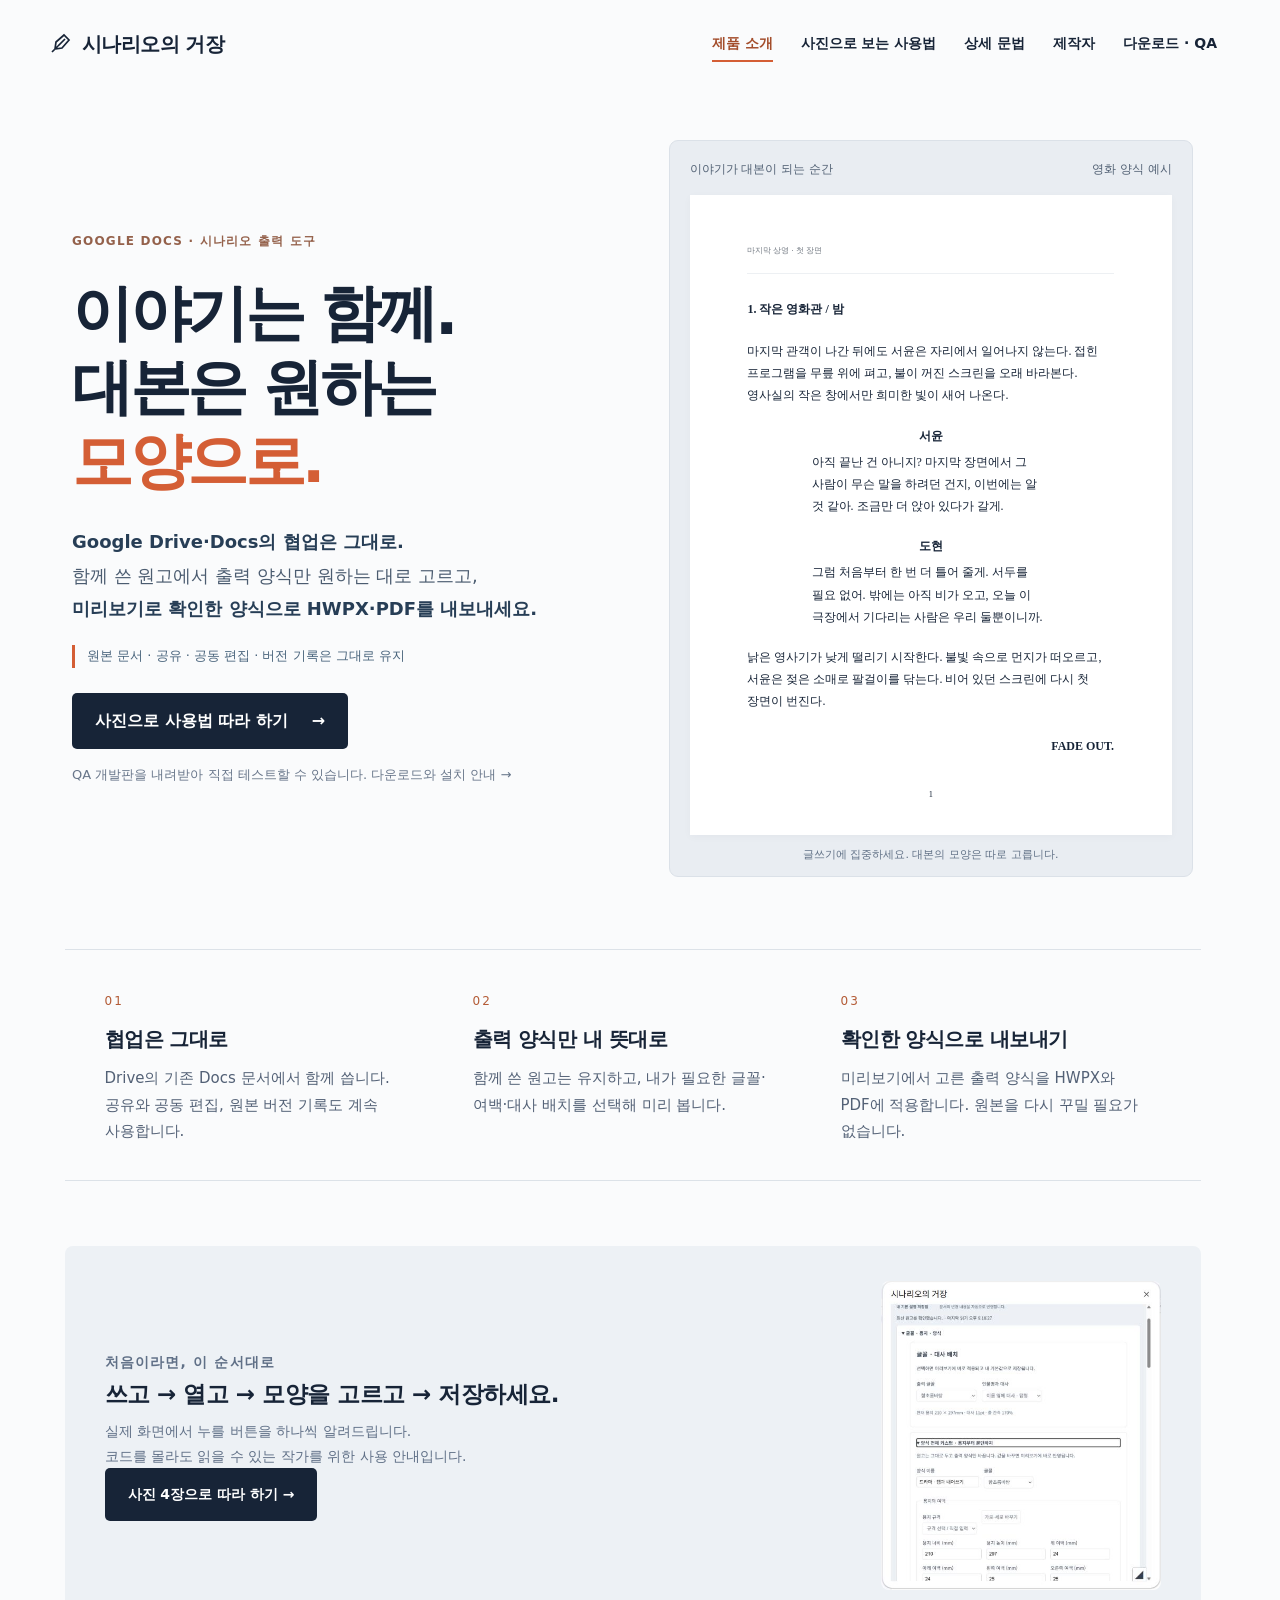
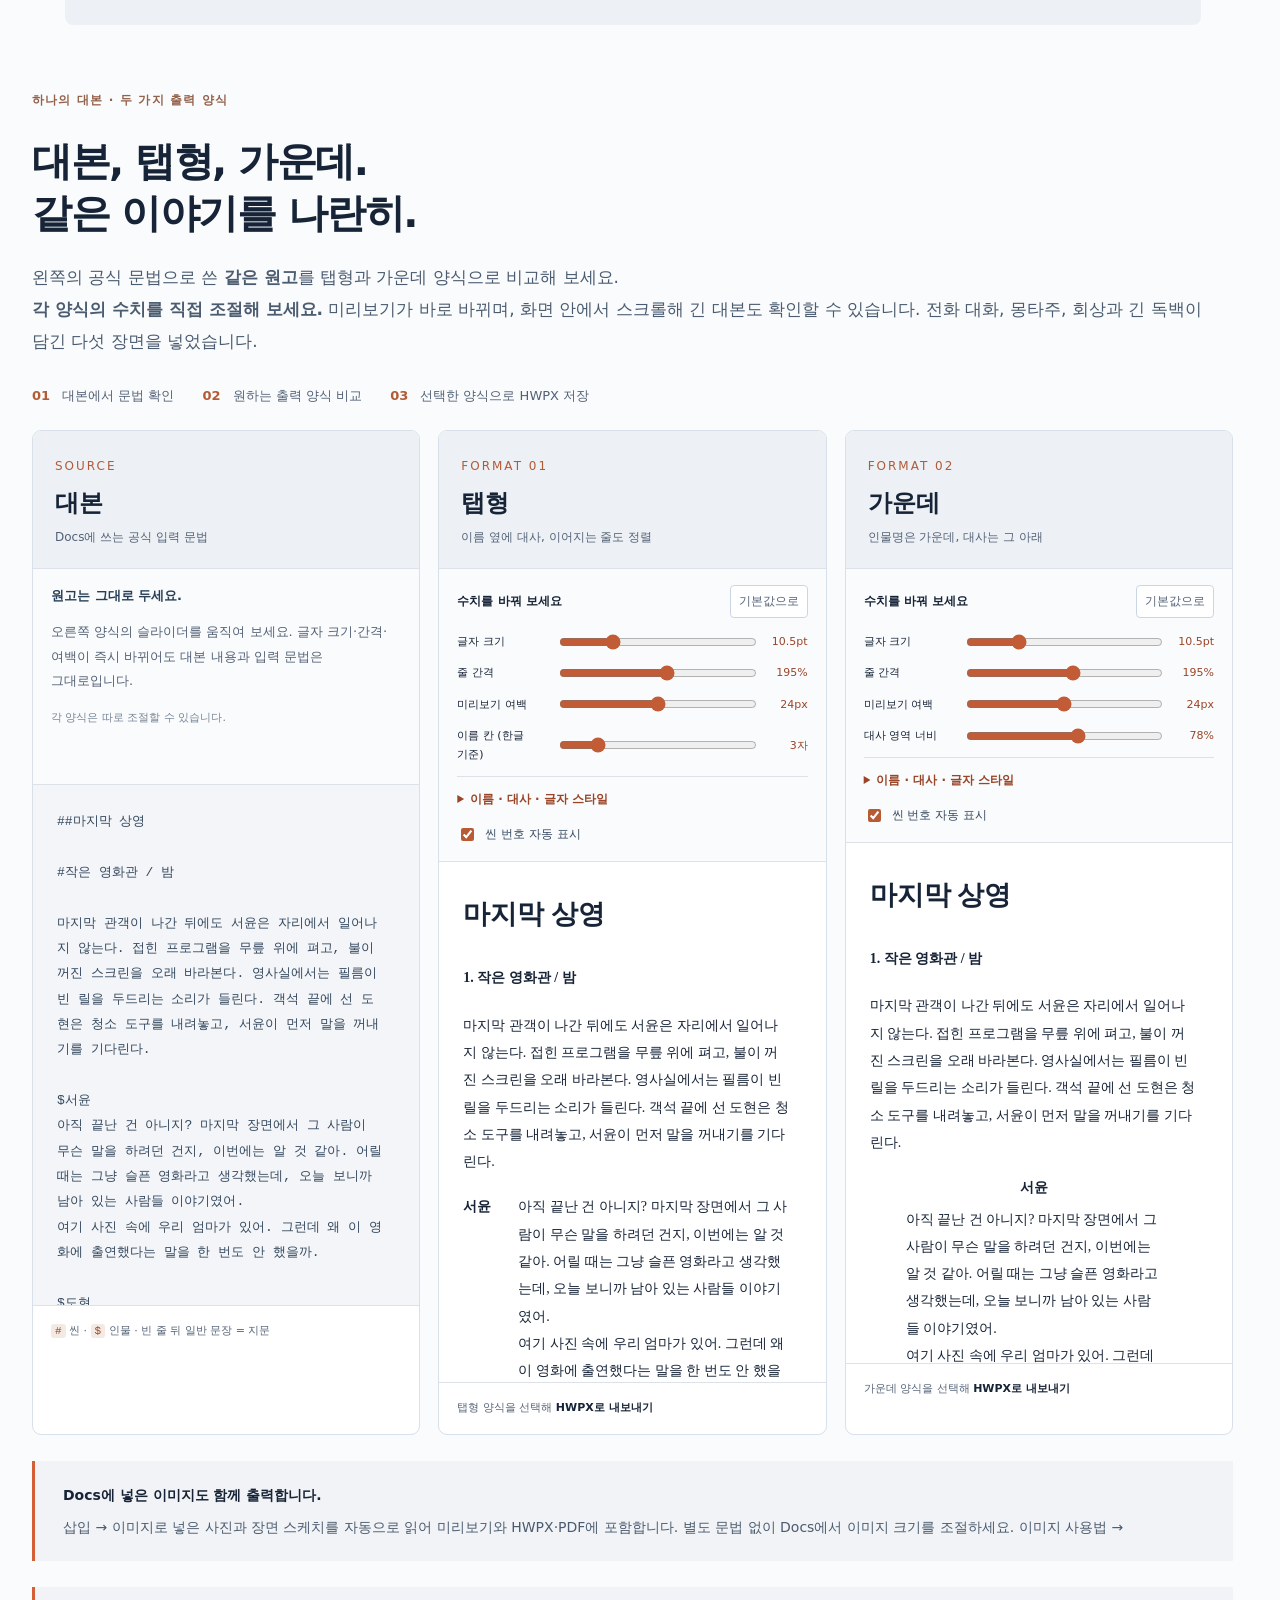
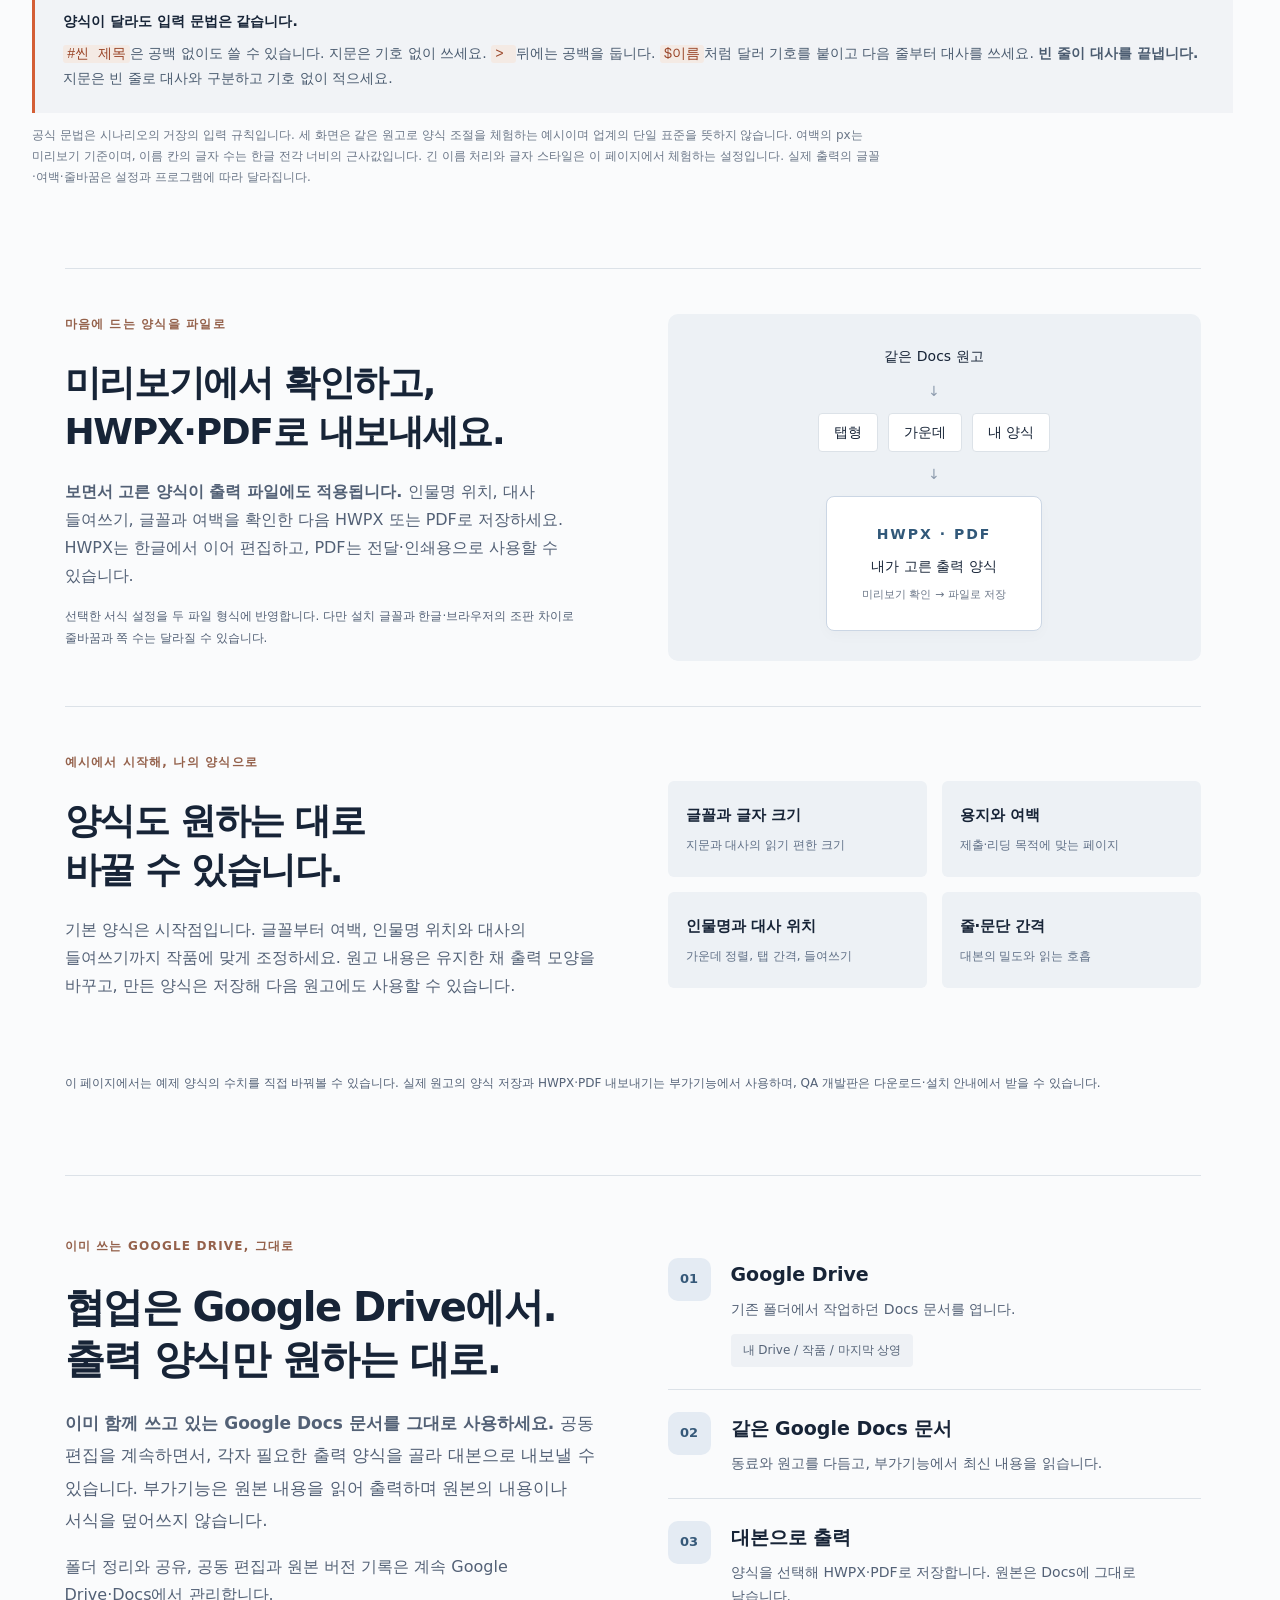
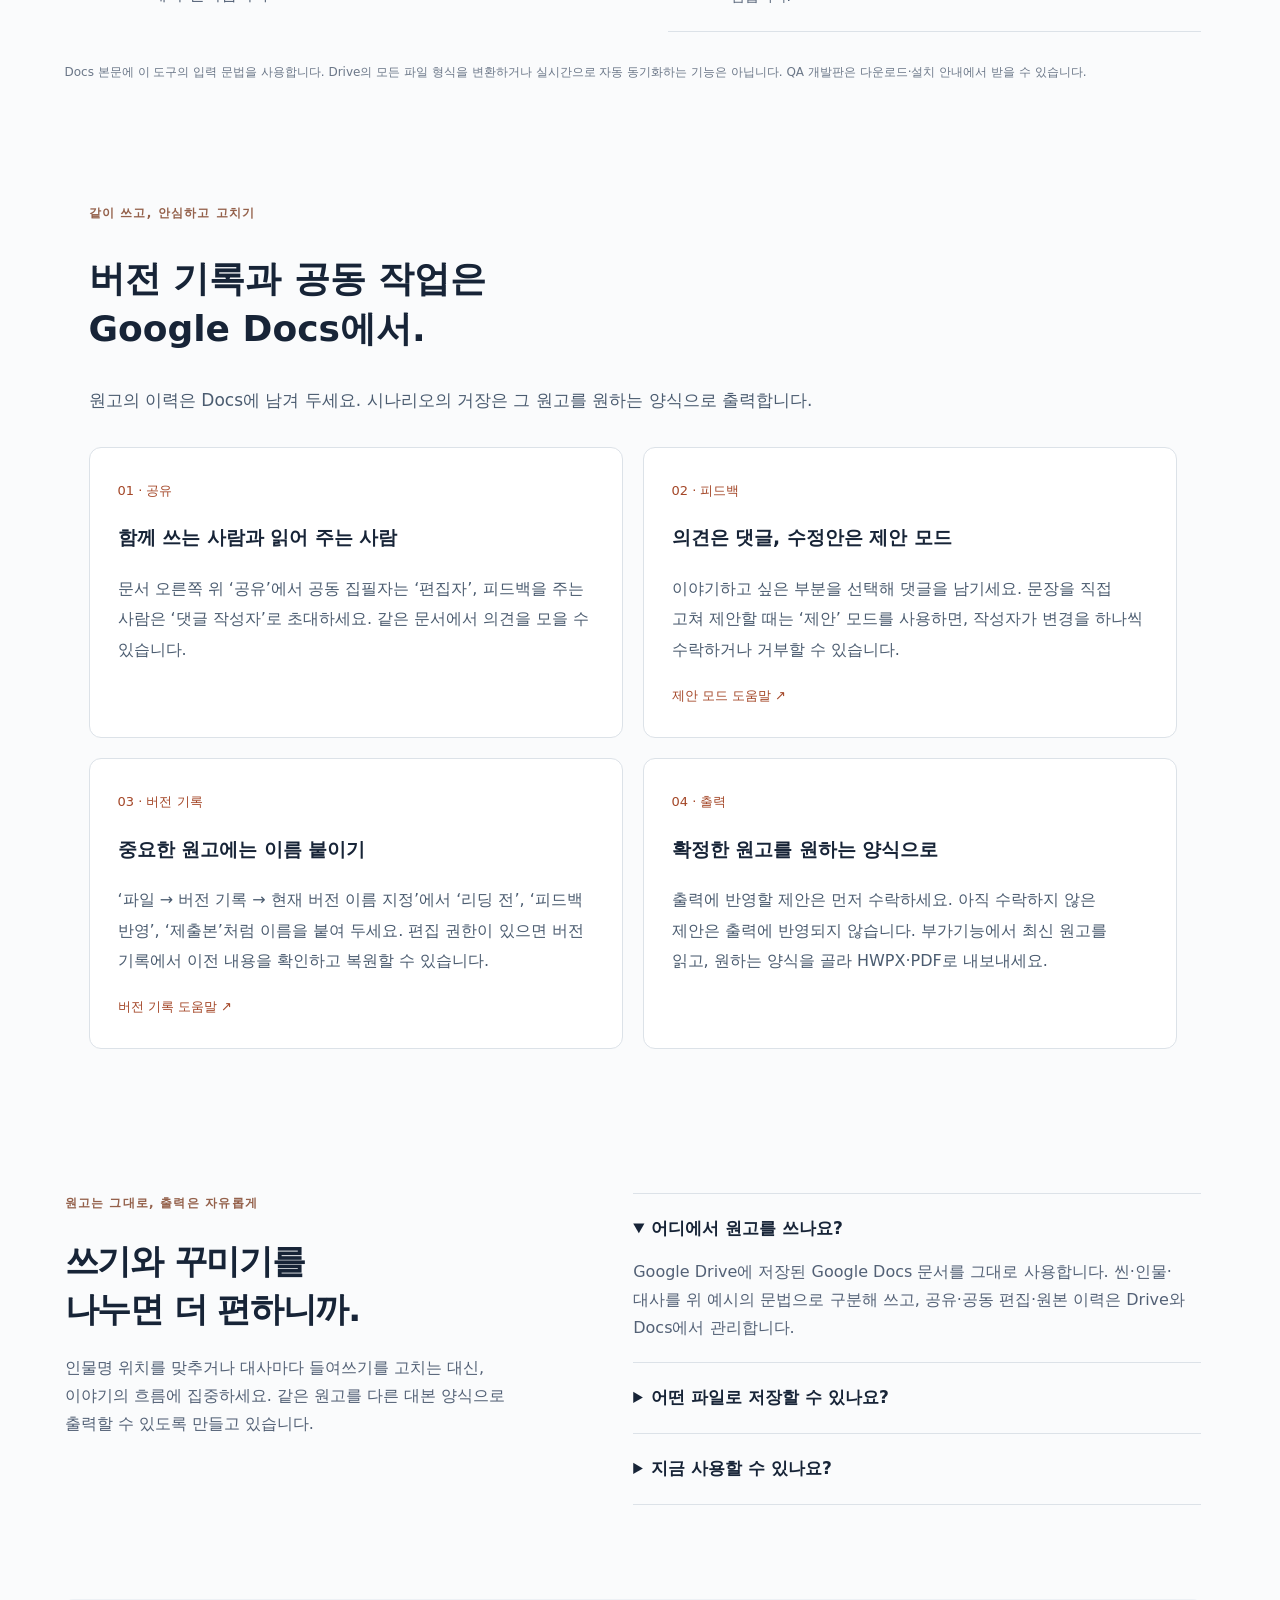
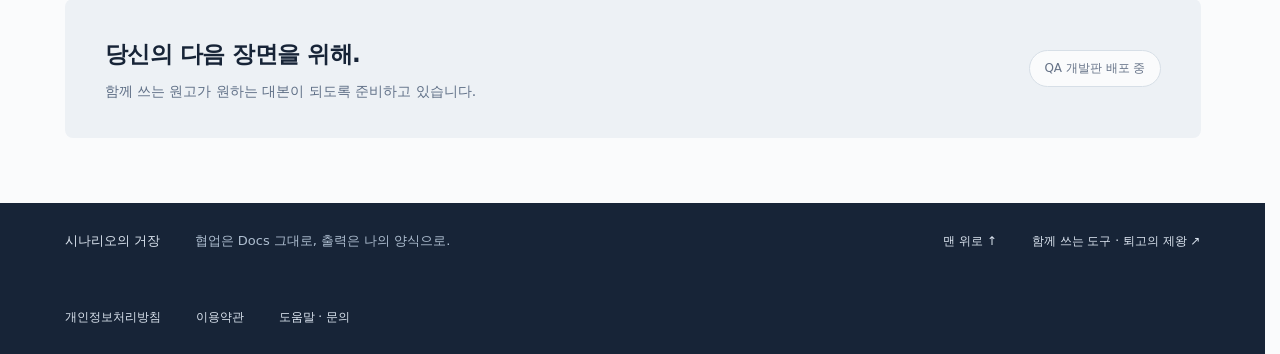
==== commit d0db1dfa: "Replace character syntax with dollar in landing and downloads" ====
--- a/index.html
+++ b/index.html
@@ -71,11 +71,11 @@
 
 마지막 관객이 나간 뒤에도 서윤은 자리에서 일어나지 않는다. 접힌 프로그램을 무릎 위에 펴고, 불이 꺼진 스크린을 오래 바라본다. 영사실에서는 필름이 빈 릴을 두드리는 소리가 들린다. 객석 끝에 선 도현은 청소 도구를 내려놓고, 서윤이 먼저 말을 꺼내기를 기다린다.
 
-@서윤
+$서윤
 아직 끝난 건 아니지? 마지막 장면에서 그 사람이 무슨 말을 하려던 건지, 이번에는 알 것 같아. 어릴 때는 그냥 슬픈 영화라고 생각했는데, 오늘 보니까 남아 있는 사람들 이야기였어.
 여기 사진 속에 우리 엄마가 있어. 그런데 왜 이 영화에 출연했다는 말을 한 번도 안 했을까.
 
-@도현
+$도현
 상영본에는 마지막 몇 분이 빠져 있어. 내일 창고에서 원본을 찾아보자. 시간이 걸리더라도 처음부터 끝까지 확인해 보고 싶어. 네가 기억하는 장면이 거기에 남아 있을 수도 있으니까.
 
 &gt; CUT TO:
@@ -84,10 +84,10 @@
 
 철제 선반 사이로 겨우 한 사람이 지나갈 틈이 남아 있다. 서윤이 창문을 열자 먼지가 햇빛 속에서 천천히 떠오른다. 도현은 상자에 적힌 연도를 읽고, 서윤은 바닥에 펼친 목록에서 같은 숫자를 찾는다. 전화기가 울리지만 두 사람 모두 바로 받지 못한다.
 
-@정숙
+$정숙
 김 선생님, 뒤쪽 창고는 아직 들어가지 마세요. 어젯밤 비가 새서 전기를 내려뒀어요. 문 옆에 손전등이 있으니까 그걸 먼저 챙기시고요. 맨 아래 상자는 바닥이 젖었을 수도 있으니 두 사람이 같이 들어야 해요.
 
-@도현
+$도현
 네, 서윤 씨하고 같이 있어요. 상자를 옮기기 전에 사진부터 찍어두겠습니다.
 
 서윤이 전화기 너머의 말에 고개를 끄덕인다. 도현은 잠시 웃다가 손전등의 스위치를 켠다. 좁은 빛이 상자 하나의 글씨를 비춘다. ‘마지막 상영 — 미편집 원본’.
@@ -98,7 +98,7 @@
 
 오후. 스캐너가 오래된 화면을 한 프레임씩 불러온다. 서윤은 같은 골목이 나올 때마다 재생을 멈추지만, 매번 다른 얼굴이 화면을 지나간다.
 
-@서윤
+$서윤
 처음에는 엄마 얼굴만 찾았어. 그런데 계속 보다 보니까, 엄마가 보고 있었을 풍경까지 궁금해지더라. 카메라가 꺼진 뒤에는 누구랑 같이 집에 갔을까. 그날 저녁에는 무슨 이야기를 했을까.
 
 깊은 밤. 식어버린 커피 옆에서 도현이 잠깐 졸고, 서윤은 그의 어깨에 외투를 덮어준다. 멈춰 있던 화면 속 여자가 고개를 돌린다. 서윤의 손이 재생 버튼 위에서 멎는다.
@@ -109,7 +109,7 @@
 
 비가 막 그친 골목. 젊은 정숙은 종이봉투가 젖지 않도록 품에 안고 처마 아래 서 있다. 상영이 끝난 사람들이 좁은 골목을 가득 메우지만, 그녀는 반대편 길모퉁이에서 눈을 떼지 않는다.
 
-@정숙
+$정숙
 늦어도 기다려주면 안 돼요? 오늘은 꼭 온다고 했거든요. 영화는 다음에도 볼 수 있지만, 오늘 하기로 한 말은 오늘 해야 할 것 같아서요.
 
 프레임 바깥에서 누군가 그녀의 이름을 부른다. 정숙이 환하게 웃으며 돌아선다. 종이봉투 안에는 작은 아이의 운동화가 들어 있다.
@@ -120,23 +120,23 @@
 
 재생이 끝나도 서윤은 헤드폰을 벗지 않는다. 도현은 설명하려다 입을 다문다. 창밖으로 첫 버스가 지나가고, 두 사람의 얼굴 위로 가느다란 빛이 한 번 스친다.
 
-@서윤
+$서윤
 나 기다리던 거였네.
 엄마는 그날 아무 일도 없었다고 했어. 그냥 영화 보고 집에 왔다고. 나는 그 말을 그대로 믿었는데, 아무 일도 없던 날을 이렇게 오래 찍어두는 사람은 없잖아.
 
-@도현
+$도현
 다시 볼까?
 
-@서윤
+$서윤
 응. 이번에는 처음부터. 그리고 마지막까지.
 
 &gt; FADE OUT.
-</pre></div><div class="view-foot"><code>#</code> 씬 · <code>@</code> 인물 · 빈 줄 뒤 일반 문장 = 지문</div></article>
+</pre></div><div class="view-foot"><code>#</code> 씬 · <code>$</code> 인물 · 빈 줄 뒤 일반 문장 = 지문</div></article>
         <article class="view-card"><div class="view-heading"><span class="step">FORMAT 01</span><h3>탭형</h3><p>이름 옆에 대사, 이어지는 줄도 정렬</p></div><form class="format-controls" data-format="tab" aria-label="탭형 양식 수치 조절"><div class="controls-title"><strong>수치를 바꿔 보세요</strong><button type="reset">기본값으로</button></div><div class="control-row"><label for="tab-font">글자 크기</label><input id="tab-font" name="font" type="range" min="9" max="15" step="0.5" value="10.5" data-unit="pt" aria-controls="tab-preview"><output for="tab-font">10.5pt</output></div><div class="control-row"><label for="tab-leading">줄 간격</label><input id="tab-leading" name="leading" type="range" min="140" max="240" step="5" value="195" data-unit="%" aria-controls="tab-preview"><output for="tab-leading">195%</output></div><div class="control-row"><label for="tab-padding">미리보기 여백</label><input id="tab-padding" name="padding" type="range" min="12" max="36" step="2" value="24" data-unit="px" aria-controls="tab-preview"><output for="tab-padding">24px</output></div><div class="control-row"><label for="tab-cue">이름 칸 (한글 기준)</label><input id="tab-cue" name="cue" type="range" min="2" max="8" step="1" value="3" data-unit="자" aria-controls="tab-preview"><output for="tab-cue">3자</output></div><details class="format-detail"><summary>이름 · 대사 · 글자 스타일</summary><div class="select-row"><label for="tab-overflow">긴 이름 처리</label><select id="tab-overflow" name="overflow" aria-controls="tab-preview"><option value="wrap" selected>이름 칸 안에서 줄바꿈</option><option value="clip">넘치는 이름 자르기</option><option value="ellipsis">말줄임표로 표시</option></select></div><div class="select-row"><label for="tab-layout">대사 배치</label><select id="tab-layout" name="layout" aria-controls="tab-preview"><option value="beside" selected>이름 옆에 대사</option><option value="below">이름 아래에 대사</option></select></div><div class="select-row"><label for="tab-align">대사 정렬</label><select id="tab-align" name="align" aria-controls="tab-preview"><option value="left" selected>왼쪽</option><option value="justify">양쪽</option><option value="center">가운데</option></select></div><div class="select-row"><label for="tab-character-style">이름 글자</label><select id="tab-character-style" name="character-style" aria-controls="tab-preview"><option value="normal">보통</option><option value="bold" selected>굵게</option><option value="italic">기울임</option><option value="bold-italic">굵게 + 기울임</option></select></div><div class="select-row"><label for="tab-dialogue-style">대사 글자</label><select id="tab-dialogue-style" name="dialogue-style" aria-controls="tab-preview"><option value="normal" selected>보통</option><option value="bold">굵게</option><option value="italic">기울임</option><option value="bold-italic">굵게 + 기울임</option></select></div><div class="select-row"><label for="tab-action-style">지문 글자</label><select id="tab-action-style" name="action-style" aria-controls="tab-preview"><option value="normal" selected>보통</option><option value="bold">굵게</option><option value="italic">기울임</option><option value="bold-italic">굵게 + 기울임</option></select></div><p class="option-help">이 페이지의 양식 시연입니다. 설정은 해당 미리보기에만 적용됩니다.</p></details><label class="scene-number-option"><input type="checkbox" name="scene-numbers" checked aria-controls="tab-preview"> 씬 번호 자동 표시</label></form><div class="view-scroll" tabindex="0" role="region" aria-label="탭형 출력 예시 — 스크롤 가능"><div id="tab-preview" class="comparison-script tab-format"><p class="large-title" style="font-size:20pt;font-weight:700;margin:0 0 24px">마지막 상영</p><p class="scene" data-scene-title="작은 영화관 / 밤">1. 작은 영화관 / 밤</p><p class="action">마지막 관객이 나간 뒤에도 서윤은 자리에서 일어나지 않는다. 접힌 프로그램을 무릎 위에 펴고, 불이 꺼진 스크린을 오래 바라본다. 영사실에서는 필름이 빈 릴을 두드리는 소리가 들린다. 객석 끝에 선 도현은 청소 도구를 내려놓고, 서윤이 먼저 말을 꺼내기를 기다린다.</p><div class="speech"><p class="character">서윤</p><div><p class="dialogue">아직 끝난 건 아니지? 마지막 장면에서 그 사람이 무슨 말을 하려던 건지, 이번에는 알 것 같아. 어릴 때는 그냥 슬픈 영화라고 생각했는데, 오늘 보니까 남아 있는 사람들 이야기였어.</p><p class="dialogue">여기 사진 속에 우리 엄마가 있어. 그런데 왜 이 영화에 출연했다는 말을 한 번도 안 했을까.</p></div></div><div class="speech"><p class="character">도현</p><div><p class="dialogue">상영본에는 마지막 몇 분이 빠져 있어. 내일 창고에서 원본을 찾아보자. 시간이 걸리더라도 처음부터 끝까지 확인해 보고 싶어. 네가 기억하는 장면이 거기에 남아 있을 수도 있으니까.</p></div></div><p class="transition">CUT TO:</p><p class="scene" data-scene-title="자료 보관실 / 다음 날 아침">2. 자료 보관실 / 다음 날 아침</p><p class="action">철제 선반 사이로 겨우 한 사람이 지나갈 틈이 남아 있다. 서윤이 창문을 열자 먼지가 햇빛 속에서 천천히 떠오른다. 도현은 상자에 적힌 연도를 읽고, 서윤은 바닥에 펼친 목록에서 같은 숫자를 찾는다. 전화기가 울리지만 두 사람 모두 바로 받지 못한다.</p><div class="speech"><p class="character">정숙</p><div><p class="dialogue">김 선생님, 뒤쪽 창고는 아직 들어가지 마세요. 어젯밤 비가 새서 전기를 내려뒀어요. 문 옆에 손전등이 있으니까 그걸 먼저 챙기시고요. 맨 아래 상자는 바닥이 젖었을 수도 있으니 두 사람이 같이 들어야 해요.</p></div></div><div class="speech"><p class="character">도현</p><div><p class="dialogue">네, 서윤 씨하고 같이 있어요. 상자를 옮기기 전에 사진부터 찍어두겠습니다.</p></div></div><p class="action">서윤이 전화기 너머의 말에 고개를 끄덕인다. 도현은 잠시 웃다가 손전등의 스위치를 켠다. 좁은 빛이 상자 하나의 글씨를 비춘다. ‘마지막 상영 — 미편집 원본’.</p><p class="scene" data-scene-title="몽타주 — 사라진 장면을 찾는 두 사람 / 며칠 동안">3. 몽타주 — 사라진 장면을 찾는 두 사람 / 며칠 동안</p><p class="action">아침. 서윤이 필름 상자를 하나씩 열어 제목을 읽는다. 도현은 필름 끝을 빛에 비춰 보고 빈 봉투에 날짜를 적는다. 두 사람 사이에 쌓인 상자들이 조금씩 자리를 바꾼다.</p><p class="action">오후. 스캐너가 오래된 화면을 한 프레임씩 불러온다. 서윤은 같은 골목이 나올 때마다 재생을 멈추지만, 매번 다른 얼굴이 화면을 지나간다.</p><div class="speech"><p class="character">서윤</p><div><p class="dialogue">처음에는 엄마 얼굴만 찾았어. 그런데 계속 보다 보니까, 엄마가 보고 있었을 풍경까지 궁금해지더라. 카메라가 꺼진 뒤에는 누구랑 같이 집에 갔을까. 그날 저녁에는 무슨 이야기를 했을까.</p></div></div><p class="action">깊은 밤. 식어버린 커피 옆에서 도현이 잠깐 졸고, 서윤은 그의 어깨에 외투를 덮어준다. 멈춰 있던 화면 속 여자가 고개를 돌린다. 서윤의 손이 재생 버튼 위에서 멎는다.</p><p class="transition">화면이 오래된 필름으로 이어진다.</p><p class="scene" data-scene-title="회상 — 영화관 앞 골목 / 1998년 여름 저녁">회상 — 영화관 앞 골목 / 1998년 여름 저녁</p><p class="action">비가 막 그친 골목. 젊은 정숙은 종이봉투가 젖지 않도록 품에 안고 처마 아래 서 있다. 상영이 끝난 사람들이 좁은 골목을 가득 메우지만, 그녀는 반대편 길모퉁이에서 눈을 떼지 않는다.</p><div class="speech"><p class="character">정숙</p><div><p class="dialogue">늦어도 기다려주면 안 돼요? 오늘은 꼭 온다고 했거든요. 영화는 다음에도 볼 수 있지만, 오늘 하기로 한 말은 오늘 해야 할 것 같아서요.</p></div></div><p class="action">프레임 바깥에서 누군가 그녀의 이름을 부른다. 정숙이 환하게 웃으며 돌아선다. 종이봉투 안에는 작은 아이의 운동화가 들어 있다.</p><p class="transition">현재로 돌아온다.</p><p class="scene" data-scene-title="영사실 / 새벽">5. 영사실 / 새벽</p><p class="action">재생이 끝나도 서윤은 헤드폰을 벗지 않는다. 도현은 설명하려다 입을 다문다. 창밖으로 첫 버스가 지나가고, 두 사람의 얼굴 위로 가느다란 빛이 한 번 스친다.</p><div class="speech"><p class="character">서윤</p><div><p class="dialogue">나 기다리던 거였네.</p><p class="dialogue">엄마는 그날 아무 일도 없었다고 했어. 그냥 영화 보고 집에 왔다고. 나는 그 말을 그대로 믿었는데, 아무 일도 없던 날을 이렇게 오래 찍어두는 사람은 없잖아.</p></div></div><div class="speech"><p class="character">도현</p><div><p class="dialogue">다시 볼까?</p></div></div><div class="speech"><p class="character">서윤</p><div><p class="dialogue">응. 이번에는 처음부터. 그리고 마지막까지.</p></div></div><p class="transition">FADE OUT.</p></div></div><div class="view-foot">탭형 양식을 선택해 <strong>HWPX로 내보내기</strong></div></article>
         <article class="view-card"><div class="view-heading"><span class="step">FORMAT 02</span><h3>가운데</h3><p>인물명은 가운데, 대사는 그 아래</p></div><form class="format-controls" data-format="center" aria-label="가운데 양식 수치 조절"><div class="controls-title"><strong>수치를 바꿔 보세요</strong><button type="reset">기본값으로</button></div><div class="control-row"><label for="center-font">글자 크기</label><input id="center-font" name="font" type="range" min="9" max="15" step="0.5" value="10.5" data-unit="pt" aria-controls="center-preview"><output for="center-font">10.5pt</output></div><div class="control-row"><label for="center-leading">줄 간격</label><input id="center-leading" name="leading" type="range" min="140" max="240" step="5" value="195" data-unit="%" aria-controls="center-preview"><output for="center-leading">195%</output></div><div class="control-row"><label for="center-padding">미리보기 여백</label><input id="center-padding" name="padding" type="range" min="12" max="36" step="2" value="24" data-unit="px" aria-controls="center-preview"><output for="center-padding">24px</output></div><div class="control-row"><label for="center-speech">대사 영역 너비</label><input id="center-speech" name="speech" type="range" min="55" max="95" step="1" value="78" data-unit="%" aria-controls="center-preview"><output for="center-speech">78%</output></div><details class="format-detail"><summary>이름 · 대사 · 글자 스타일</summary><div class="select-row"><label for="center-namealign">이름 정렬</label><select id="center-namealign" name="namealign" aria-controls="center-preview"><option value="center" selected>가운데</option><option value="left">왼쪽</option><option value="right">오른쪽</option></select></div><div class="select-row"><label for="center-align">대사 정렬</label><select id="center-align" name="align" aria-controls="center-preview"><option value="left" selected>왼쪽</option><option value="justify">양쪽</option><option value="center">가운데</option></select></div><div class="select-row"><label for="center-character-style">이름 글자</label><select id="center-character-style" name="character-style" aria-controls="center-preview"><option value="normal">보통</option><option value="bold" selected>굵게</option><option value="italic">기울임</option><option value="bold-italic">굵게 + 기울임</option></select></div><div class="select-row"><label for="center-dialogue-style">대사 글자</label><select id="center-dialogue-style" name="dialogue-style" aria-controls="center-preview"><option value="normal" selected>보통</option><option value="bold">굵게</option><option value="italic">기울임</option><option value="bold-italic">굵게 + 기울임</option></select></div><div class="select-row"><label for="center-action-style">지문 글자</label><select id="center-action-style" name="action-style" aria-controls="center-preview"><option value="normal" selected>보통</option><option value="bold">굵게</option><option value="italic">기울임</option><option value="bold-italic">굵게 + 기울임</option></select></div><p class="option-help">이 페이지의 양식 시연입니다. 설정은 해당 미리보기에만 적용됩니다.</p></details><label class="scene-number-option"><input type="checkbox" name="scene-numbers" checked aria-controls="center-preview"> 씬 번호 자동 표시</label></form><div class="view-scroll" tabindex="0" role="region" aria-label="가운데 출력 예시 — 스크롤 가능"><div id="center-preview" class="comparison-script center-format"><p class="large-title" style="font-size:20pt;font-weight:700;margin:0 0 24px">마지막 상영</p><p class="scene" data-scene-title="작은 영화관 / 밤">1. 작은 영화관 / 밤</p><p class="action">마지막 관객이 나간 뒤에도 서윤은 자리에서 일어나지 않는다. 접힌 프로그램을 무릎 위에 펴고, 불이 꺼진 스크린을 오래 바라본다. 영사실에서는 필름이 빈 릴을 두드리는 소리가 들린다. 객석 끝에 선 도현은 청소 도구를 내려놓고, 서윤이 먼저 말을 꺼내기를 기다린다.</p><div class="speech"><p class="character">서윤</p><div><p class="dialogue">아직 끝난 건 아니지? 마지막 장면에서 그 사람이 무슨 말을 하려던 건지, 이번에는 알 것 같아. 어릴 때는 그냥 슬픈 영화라고 생각했는데, 오늘 보니까 남아 있는 사람들 이야기였어.</p><p class="dialogue">여기 사진 속에 우리 엄마가 있어. 그런데 왜 이 영화에 출연했다는 말을 한 번도 안 했을까.</p></div></div><div class="speech"><p class="character">도현</p><div><p class="dialogue">상영본에는 마지막 몇 분이 빠져 있어. 내일 창고에서 원본을 찾아보자. 시간이 걸리더라도 처음부터 끝까지 확인해 보고 싶어. 네가 기억하는 장면이 거기에 남아 있을 수도 있으니까.</p></div></div><p class="transition">CUT TO:</p><p class="scene" data-scene-title="자료 보관실 / 다음 날 아침">2. 자료 보관실 / 다음 날 아침</p><p class="action">철제 선반 사이로 겨우 한 사람이 지나갈 틈이 남아 있다. 서윤이 창문을 열자 먼지가 햇빛 속에서 천천히 떠오른다. 도현은 상자에 적힌 연도를 읽고, 서윤은 바닥에 펼친 목록에서 같은 숫자를 찾는다. 전화기가 울리지만 두 사람 모두 바로 받지 못한다.</p><div class="speech"><p class="character">정숙</p><div><p class="dialogue">김 선생님, 뒤쪽 창고는 아직 들어가지 마세요. 어젯밤 비가 새서 전기를 내려뒀어요. 문 옆에 손전등이 있으니까 그걸 먼저 챙기시고요. 맨 아래 상자는 바닥이 젖었을 수도 있으니 두 사람이 같이 들어야 해요.</p></div></div><div class="speech"><p class="character">도현</p><div><p class="dialogue">네, 서윤 씨하고 같이 있어요. 상자를 옮기기 전에 사진부터 찍어두겠습니다.</p></div></div><p class="action">서윤이 전화기 너머의 말에 고개를 끄덕인다. 도현은 잠시 웃다가 손전등의 스위치를 켠다. 좁은 빛이 상자 하나의 글씨를 비춘다. ‘마지막 상영 — 미편집 원본’.</p><p class="scene" data-scene-title="몽타주 — 사라진 장면을 찾는 두 사람 / 며칠 동안">3. 몽타주 — 사라진 장면을 찾는 두 사람 / 며칠 동안</p><p class="action">아침. 서윤이 필름 상자를 하나씩 열어 제목을 읽는다. 도현은 필름 끝을 빛에 비춰 보고 빈 봉투에 날짜를 적는다. 두 사람 사이에 쌓인 상자들이 조금씩 자리를 바꾼다.</p><p class="action">오후. 스캐너가 오래된 화면을 한 프레임씩 불러온다. 서윤은 같은 골목이 나올 때마다 재생을 멈추지만, 매번 다른 얼굴이 화면을 지나간다.</p><div class="speech"><p class="character">서윤</p><div><p class="dialogue">처음에는 엄마 얼굴만 찾았어. 그런데 계속 보다 보니까, 엄마가 보고 있었을 풍경까지 궁금해지더라. 카메라가 꺼진 뒤에는 누구랑 같이 집에 갔을까. 그날 저녁에는 무슨 이야기를 했을까.</p></div></div><p class="action">깊은 밤. 식어버린 커피 옆에서 도현이 잠깐 졸고, 서윤은 그의 어깨에 외투를 덮어준다. 멈춰 있던 화면 속 여자가 고개를 돌린다. 서윤의 손이 재생 버튼 위에서 멎는다.</p><p class="transition">화면이 오래된 필름으로 이어진다.</p><p class="scene" data-scene-title="회상 — 영화관 앞 골목 / 1998년 여름 저녁">회상 — 영화관 앞 골목 / 1998년 여름 저녁</p><p class="action">비가 막 그친 골목. 젊은 정숙은 종이봉투가 젖지 않도록 품에 안고 처마 아래 서 있다. 상영이 끝난 사람들이 좁은 골목을 가득 메우지만, 그녀는 반대편 길모퉁이에서 눈을 떼지 않는다.</p><div class="speech"><p class="character">정숙</p><div><p class="dialogue">늦어도 기다려주면 안 돼요? 오늘은 꼭 온다고 했거든요. 영화는 다음에도 볼 수 있지만, 오늘 하기로 한 말은 오늘 해야 할 것 같아서요.</p></div></div><p class="action">프레임 바깥에서 누군가 그녀의 이름을 부른다. 정숙이 환하게 웃으며 돌아선다. 종이봉투 안에는 작은 아이의 운동화가 들어 있다.</p><p class="transition">현재로 돌아온다.</p><p class="scene" data-scene-title="영사실 / 새벽">5. 영사실 / 새벽</p><p class="action">재생이 끝나도 서윤은 헤드폰을 벗지 않는다. 도현은 설명하려다 입을 다문다. 창밖으로 첫 버스가 지나가고, 두 사람의 얼굴 위로 가느다란 빛이 한 번 스친다.</p><div class="speech"><p class="character">서윤</p><div><p class="dialogue">나 기다리던 거였네.</p><p class="dialogue">엄마는 그날 아무 일도 없었다고 했어. 그냥 영화 보고 집에 왔다고. 나는 그 말을 그대로 믿었는데, 아무 일도 없던 날을 이렇게 오래 찍어두는 사람은 없잖아.</p></div></div><div class="speech"><p class="character">도현</p><div><p class="dialogue">다시 볼까?</p></div></div><div class="speech"><p class="character">서윤</p><div><p class="dialogue">응. 이번에는 처음부터. 그리고 마지막까지.</p></div></div><p class="transition">FADE OUT.</p></div></div><div class="view-foot">가운데 양식을 선택해 <strong>HWPX로 내보내기</strong></div></article>
       </div>
       <div class="syntax-note"><b>Docs에 넣은 이미지도 함께 출력합니다.</b><p>삽입 → 이미지로 넣은 사진과 장면 스케치를 자동으로 읽어 미리보기와 HWPX·PDF에 포함합니다. 별도 문법 없이 Docs에서 이미지 크기를 조절하세요. <a href="./syntax.html#rule-7">이미지 사용법 →</a></p></div>
-      <div class="syntax-note"><b>양식이 달라도 입력 문법은 같습니다.</b><p><code>#씬 제목</code>은 공백 없이도 쓸 수 있습니다. 지문은 기호 없이 쓰세요. <code>&gt; </code> 뒤에는 공백을 둡니다. <code>@이름</code> 다음 줄부터 대사이고, <strong>빈 줄이 대사를 끝냅니다.</strong> 지문은 빈 줄로 대사와 구분하고 기호 없이 적으세요.</p></div>
+      <div class="syntax-note"><b>양식이 달라도 입력 문법은 같습니다.</b><p><code>#씬 제목</code>은 공백 없이도 쓸 수 있습니다. 지문은 기호 없이 쓰세요. <code>&gt; </code> 뒤에는 공백을 둡니다. <code>$이름</code>처럼 달러 기호를 붙이고 다음 줄부터 대사를 쓰세요. <strong>빈 줄이 대사를 끝냅니다.</strong> 지문은 빈 줄로 대사와 구분하고 기호 없이 적으세요.</p></div>
       <p class="example-disclaimer">공식 문법은 시나리오의 거장의 입력 규칙입니다. 세 화면은 같은 원고로 양식 조절을 체험하는 예시이며 업계의 단일 표준을 뜻하지 않습니다. 여백의 px는 미리보기 기준이며, 이름 칸의 글자 수는 한글 전각 너비의 근사값입니다. 긴 이름 처리와 글자 스타일은 이 페이지에서 체험하는 설정입니다. 실제 출력의 글꼴·여백·줄바꿈은 설정과 프로그램에 따라 달라집니다.</p>
     </section>
     <section class="output-features" aria-label="내보내기와 양식 변경">
@@ -167,5 +167,5 @@
   </main>
   <footer><span>시나리오의 거장</span><p>협업은 Docs 그대로, 출력은 나의 양식으로.</p><a href="#top">맨 위로 ↑</a><a href="https://neoulshim.github.io/KingOfRevision/">함께 쓰는 도구 · 퇴고의 제왕 ↗</a></footer>
   <script src="./format-demo.js?v=20260924-scenes" defer></script>
-<!-- Cloudflare Web Analytics --><script type="module" src="https://static.cloudflareinsights.com/beacon.min.js" data-cf-beacon='{"token":"46fad0ec45c24702af8b85af375aa8db"}'></script><!-- End Cloudflare Web Analytics --><footer><a href="./privacy.html">개인정보처리방침</a><a href="./terms.html">이용약관</a><a href="./support.html">도움말 · 문의</a></footer></body>
+<!-- Cloudflare Web Analytics --><script defer src="./site-runtime.js"></script><!-- End Cloudflare Web Analytics --><footer><a href="./privacy.html">개인정보처리방침</a><a href="./terms.html">이용약관</a><a href="./support.html">도움말 · 문의</a></footer></body>
 </html>
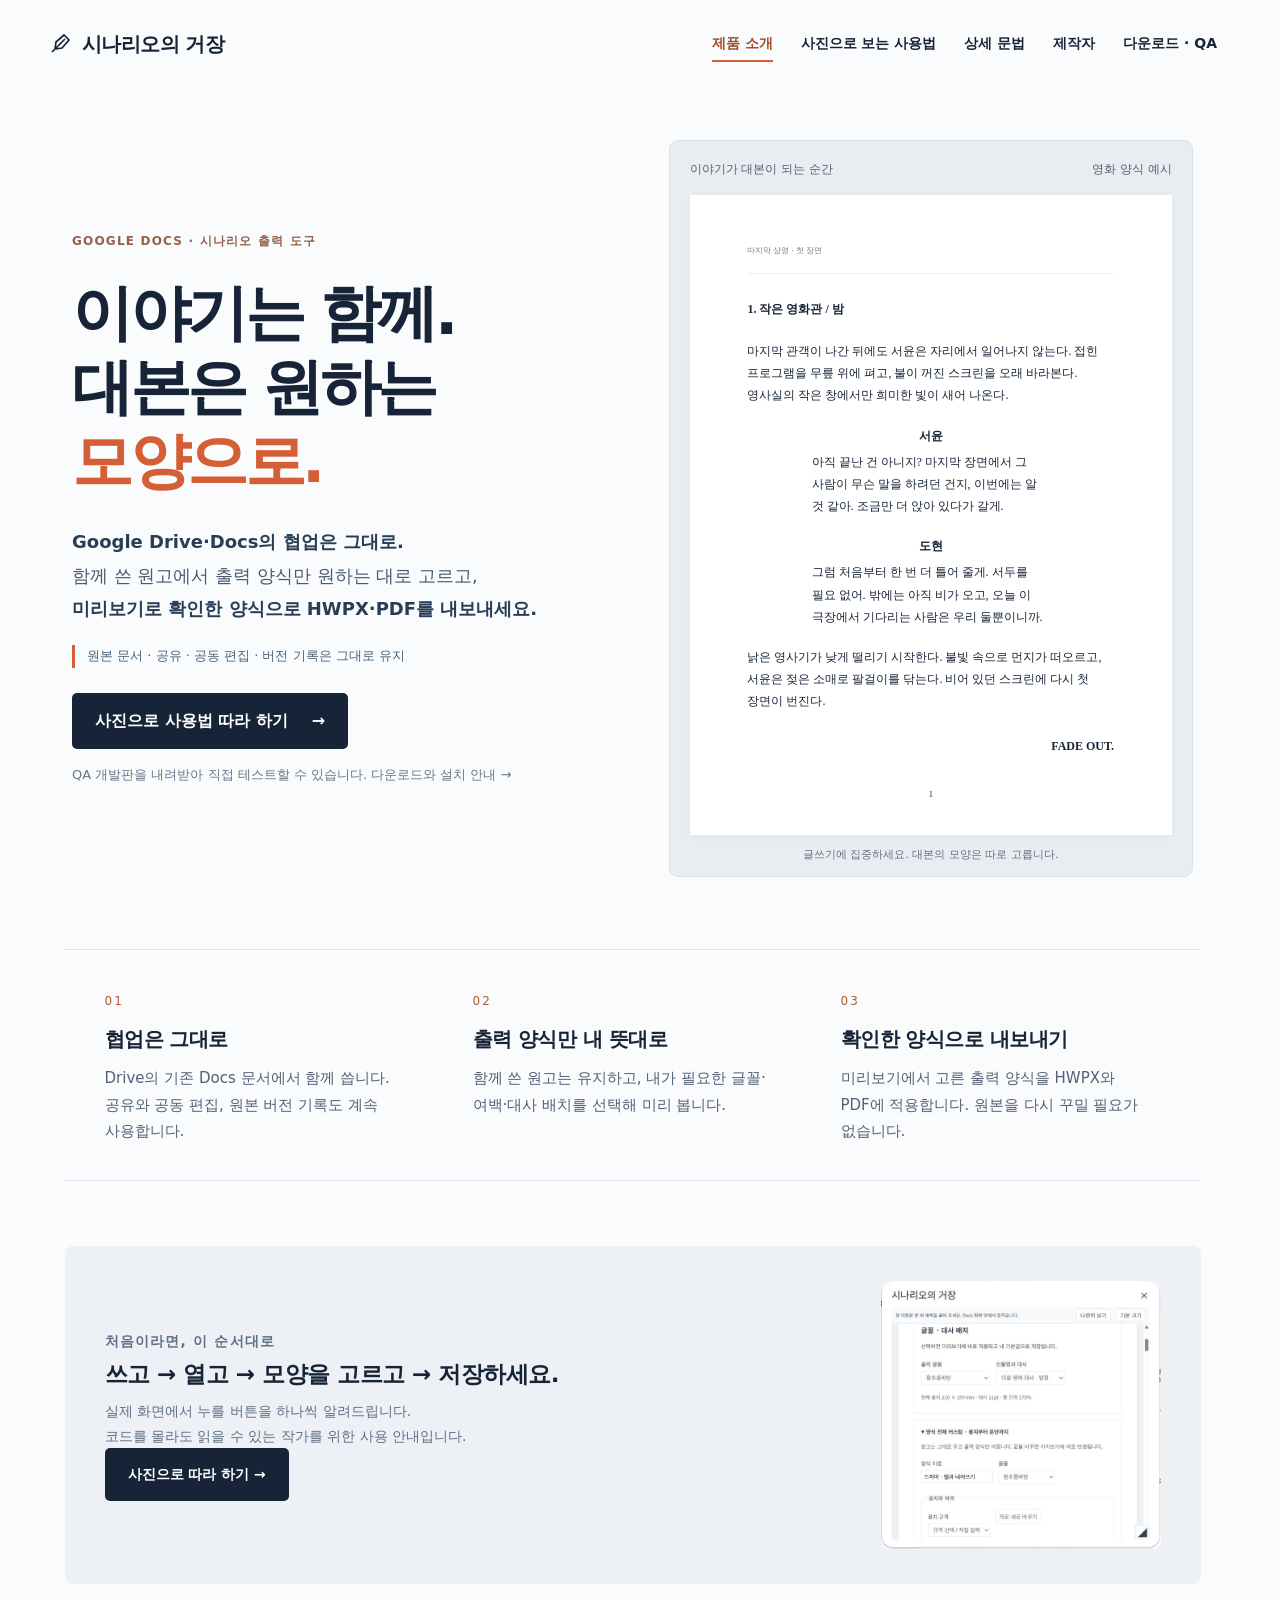
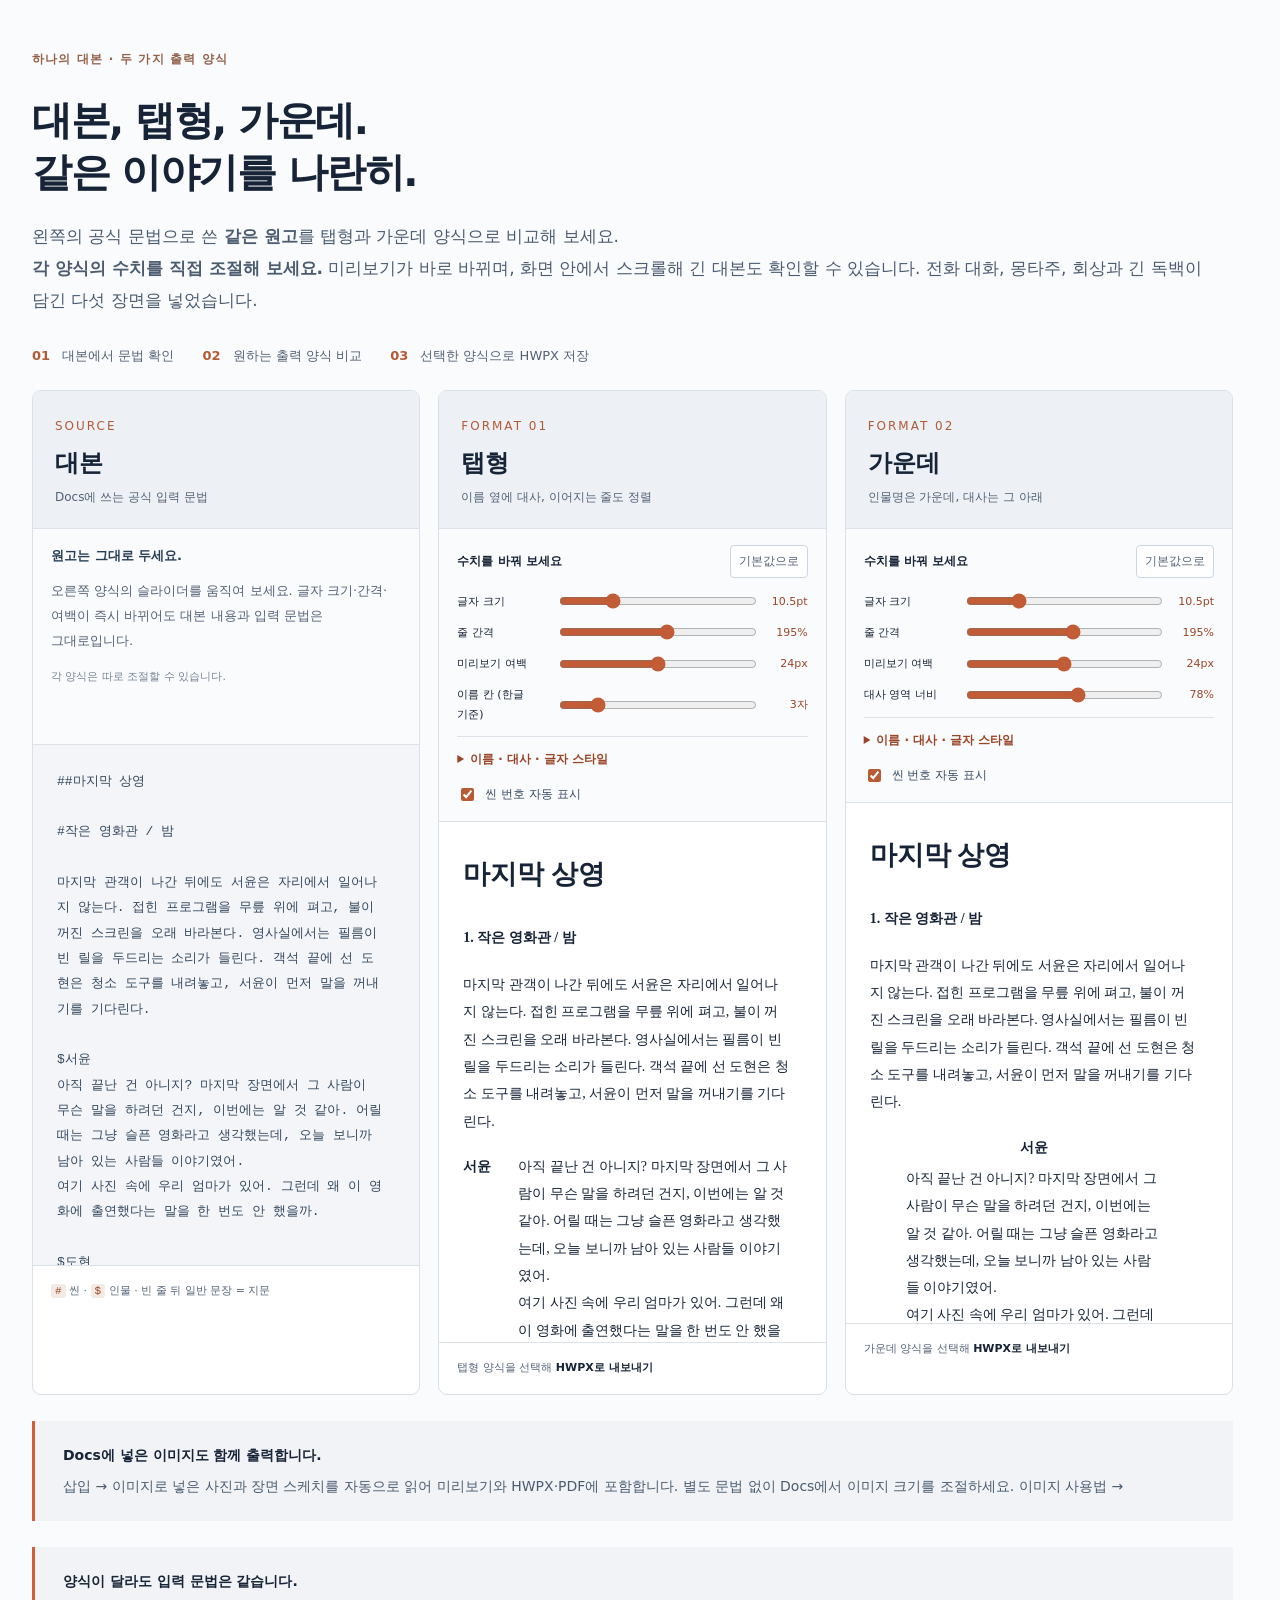
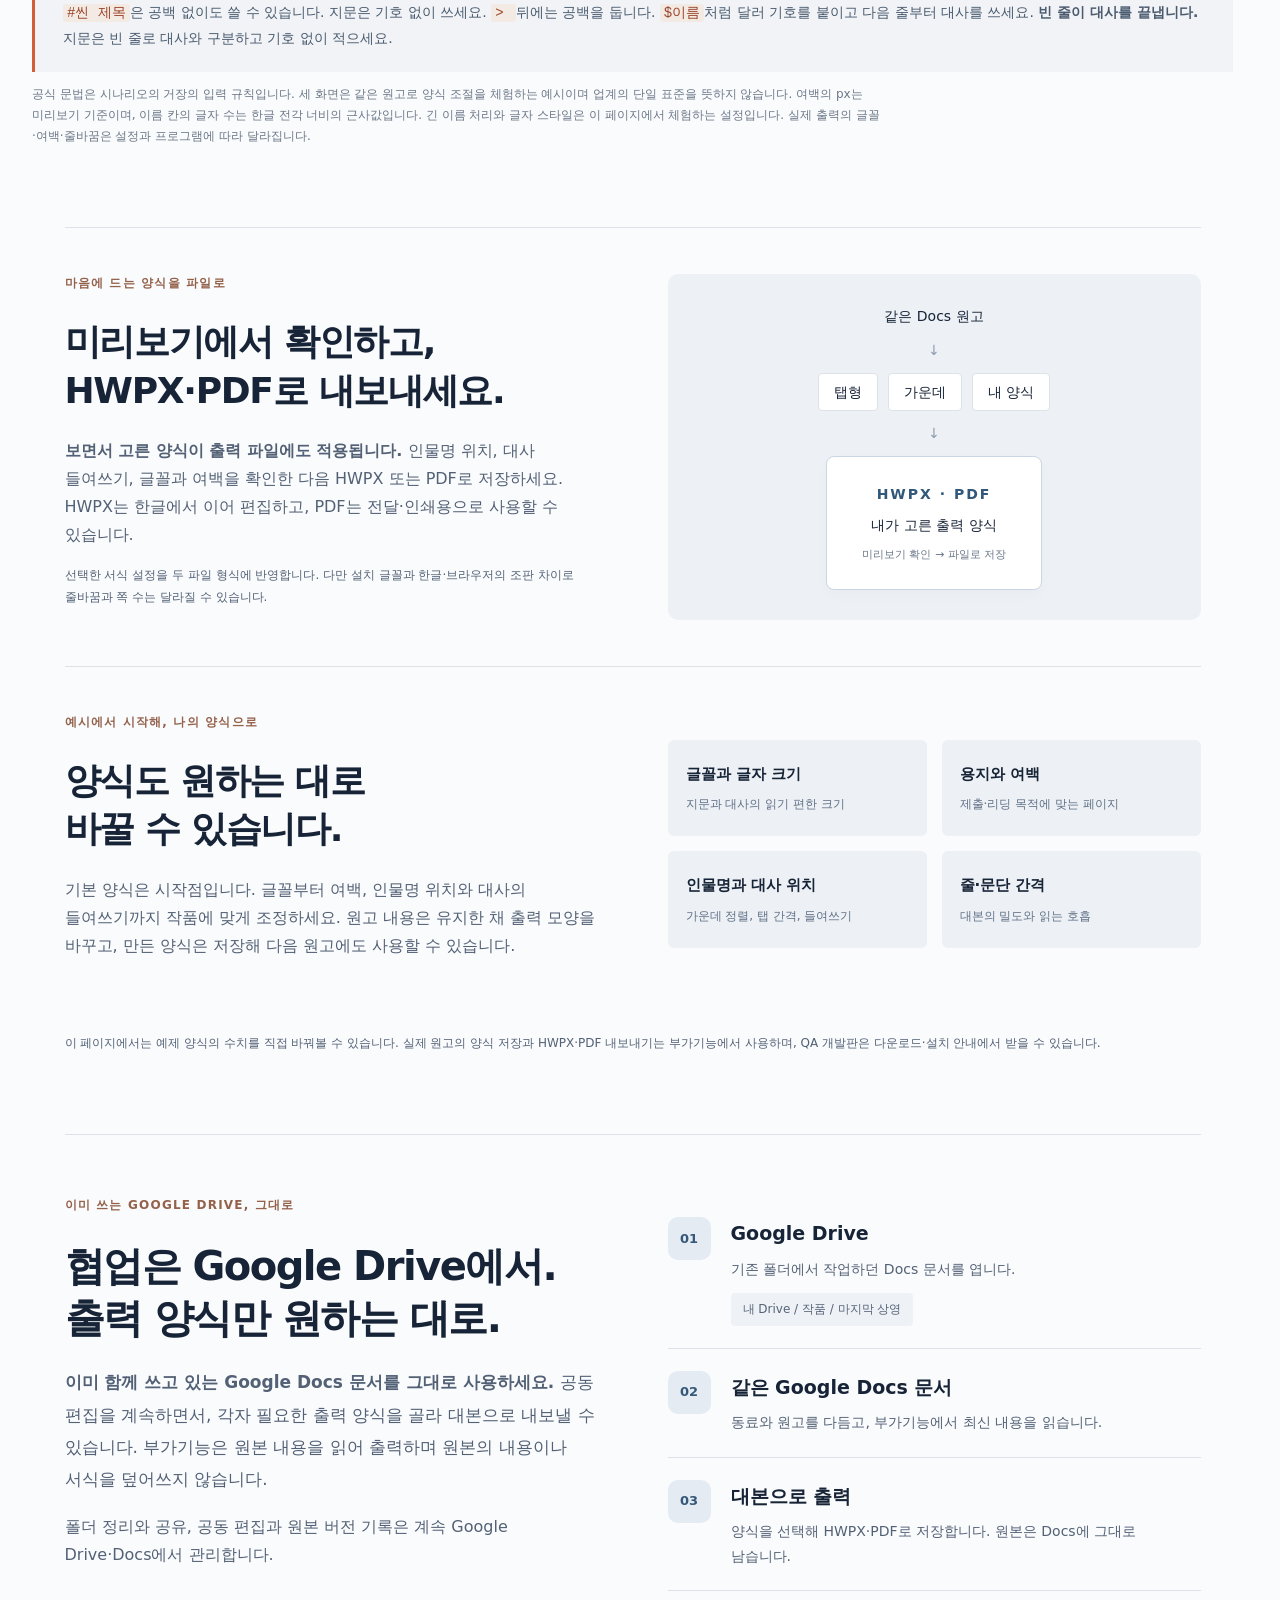
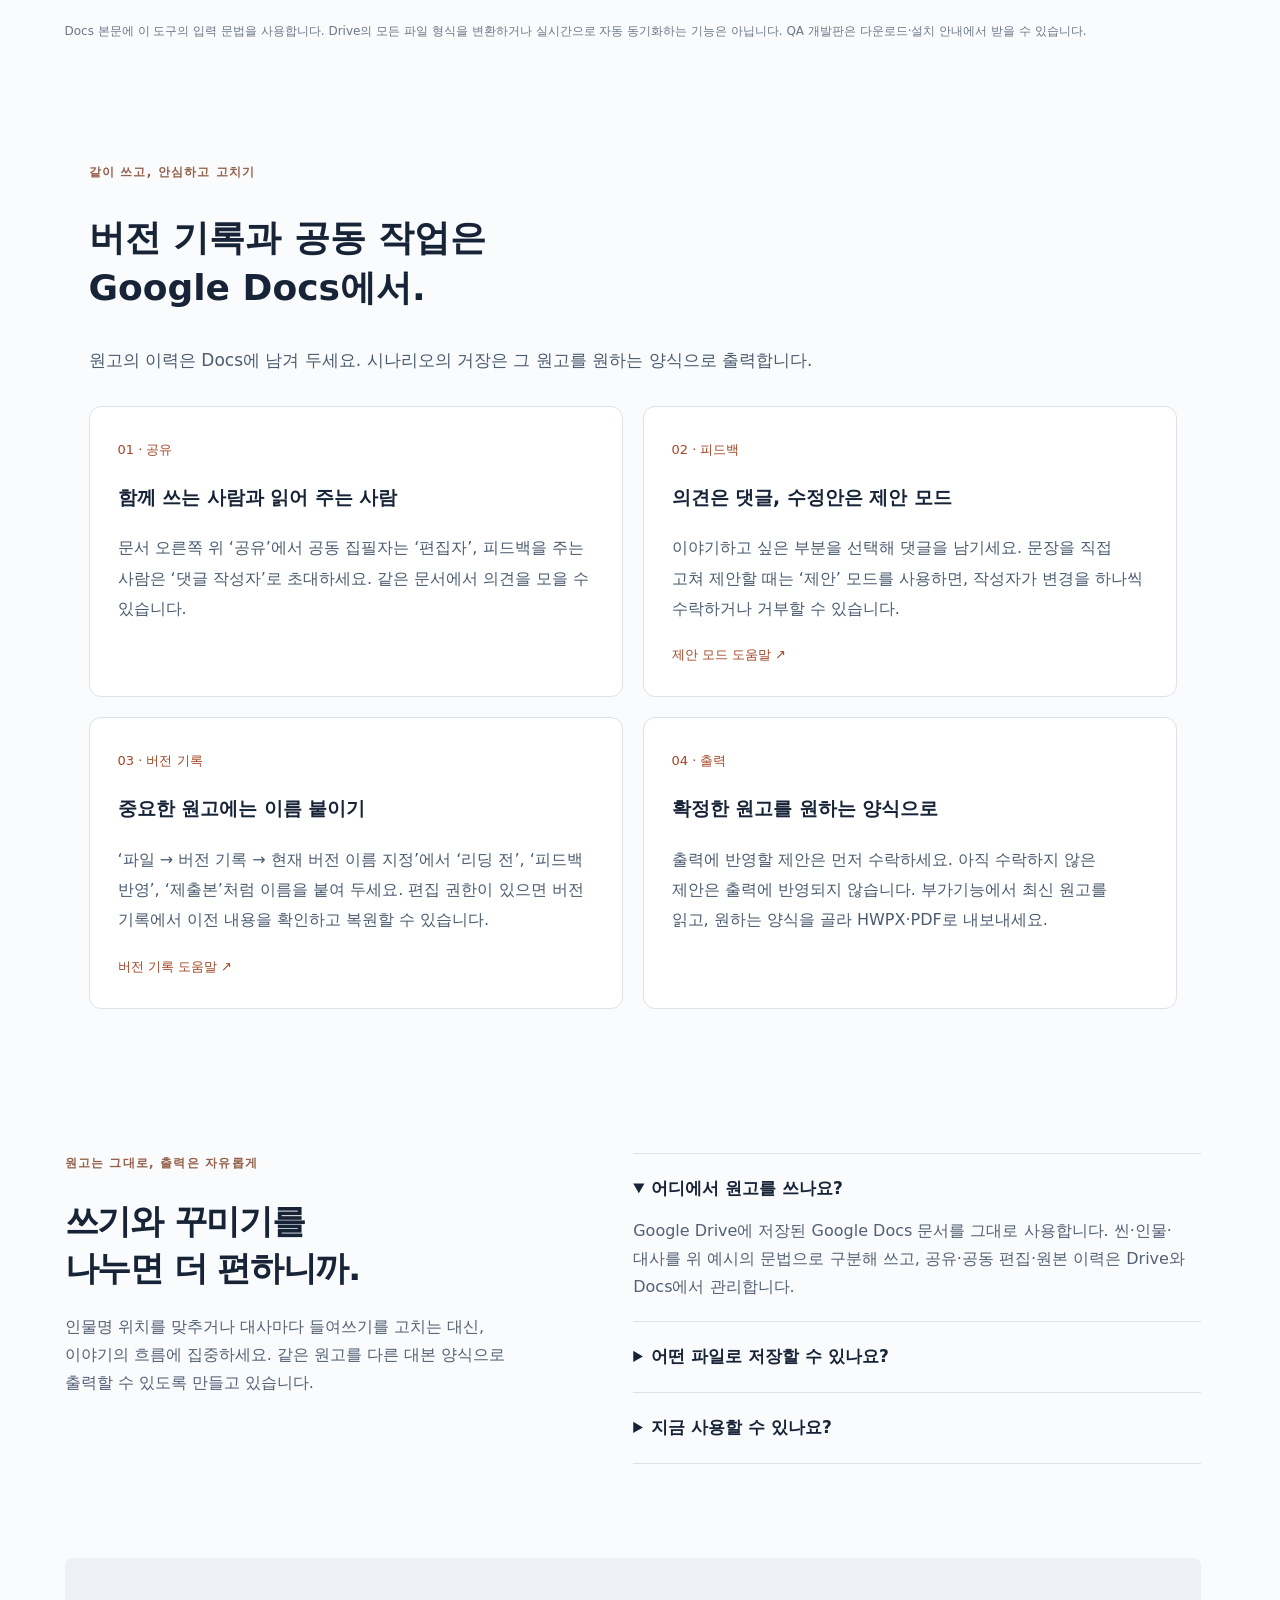
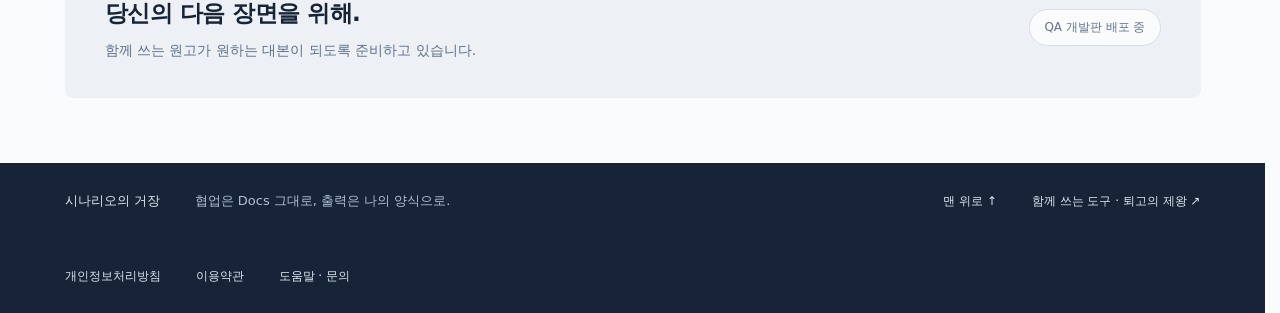
==== commit 40e95a13: "Fit refreshed guide thumbnail on landing page" ====
--- a/index.html
+++ b/index.html
@@ -58,7 +58,7 @@
       <div><span class="step">03</span><h2>확인한 양식으로 내보내기</h2><p>미리보기에서 고른 출력 양식을 HWPX와 PDF에 적용합니다. 원본을 다시 꾸밀 필요가 없습니다.</p></div>
     </section>
 
-    <section class="closing" aria-labelledby="visual-guide-title"><div><p class="eyebrow">처음이라면, 이 순서대로</p><h2 id="visual-guide-title">쓰고 → 열고 → 모양을 고르고 → 저장하세요.</h2><p>실제 화면에서 누를 버튼을 하나씩 알려드립니다.<br>코드를 몰라도 읽을 수 있는 작가를 위한 사용 안내입니다.</p><p><a class="cta" href="./guide.html">사진 4장으로 따라 하기 →</a></p></div><a href="./guide.html#format" aria-label="사진으로 양식 변경 방법 보기" style="display:block;overflow:hidden;aspect-ratio:530/584;width:280px;max-width:100%;flex-shrink:0;border-radius:8px"><img src="./images/guide-settings.png" alt="글꼴과 용지 여백을 고르는 실제 설정 화면" loading="lazy" style="display:block;width:150.944%;max-width:none"></a></section>
+    <section class="closing" aria-labelledby="visual-guide-title"><div><p class="eyebrow">처음이라면, 이 순서대로</p><h2 id="visual-guide-title">쓰고 → 열고 → 모양을 고르고 → 저장하세요.</h2><p>실제 화면에서 누를 버튼을 하나씩 알려드립니다.<br>코드를 몰라도 읽을 수 있는 작가를 위한 사용 안내입니다.</p><p><a class="cta" href="./guide.html">사진으로 따라 하기 →</a></p></div><a href="./guide.html#format" aria-label="사진으로 양식 변경 방법 보기" style="display:block;overflow:hidden;aspect-ratio:694/664;width:280px;max-width:100%;flex-shrink:0;border-radius:8px"><img src="./images/guide-settings.png?v=dollar1" alt="글꼴과 용지 여백을 고르는 실제 설정 화면" loading="lazy" style="display:block;width:100%;max-width:none"></a></section>
     <section class="examples comparison-section" id="examples" aria-labelledby="examples-title">
       <p class="eyebrow">하나의 대본 · 두 가지 출력 양식</p>
       <h2 id="examples-title">대본, 탭형, 가운데.<br>같은 이야기를 나란히.</h2>
